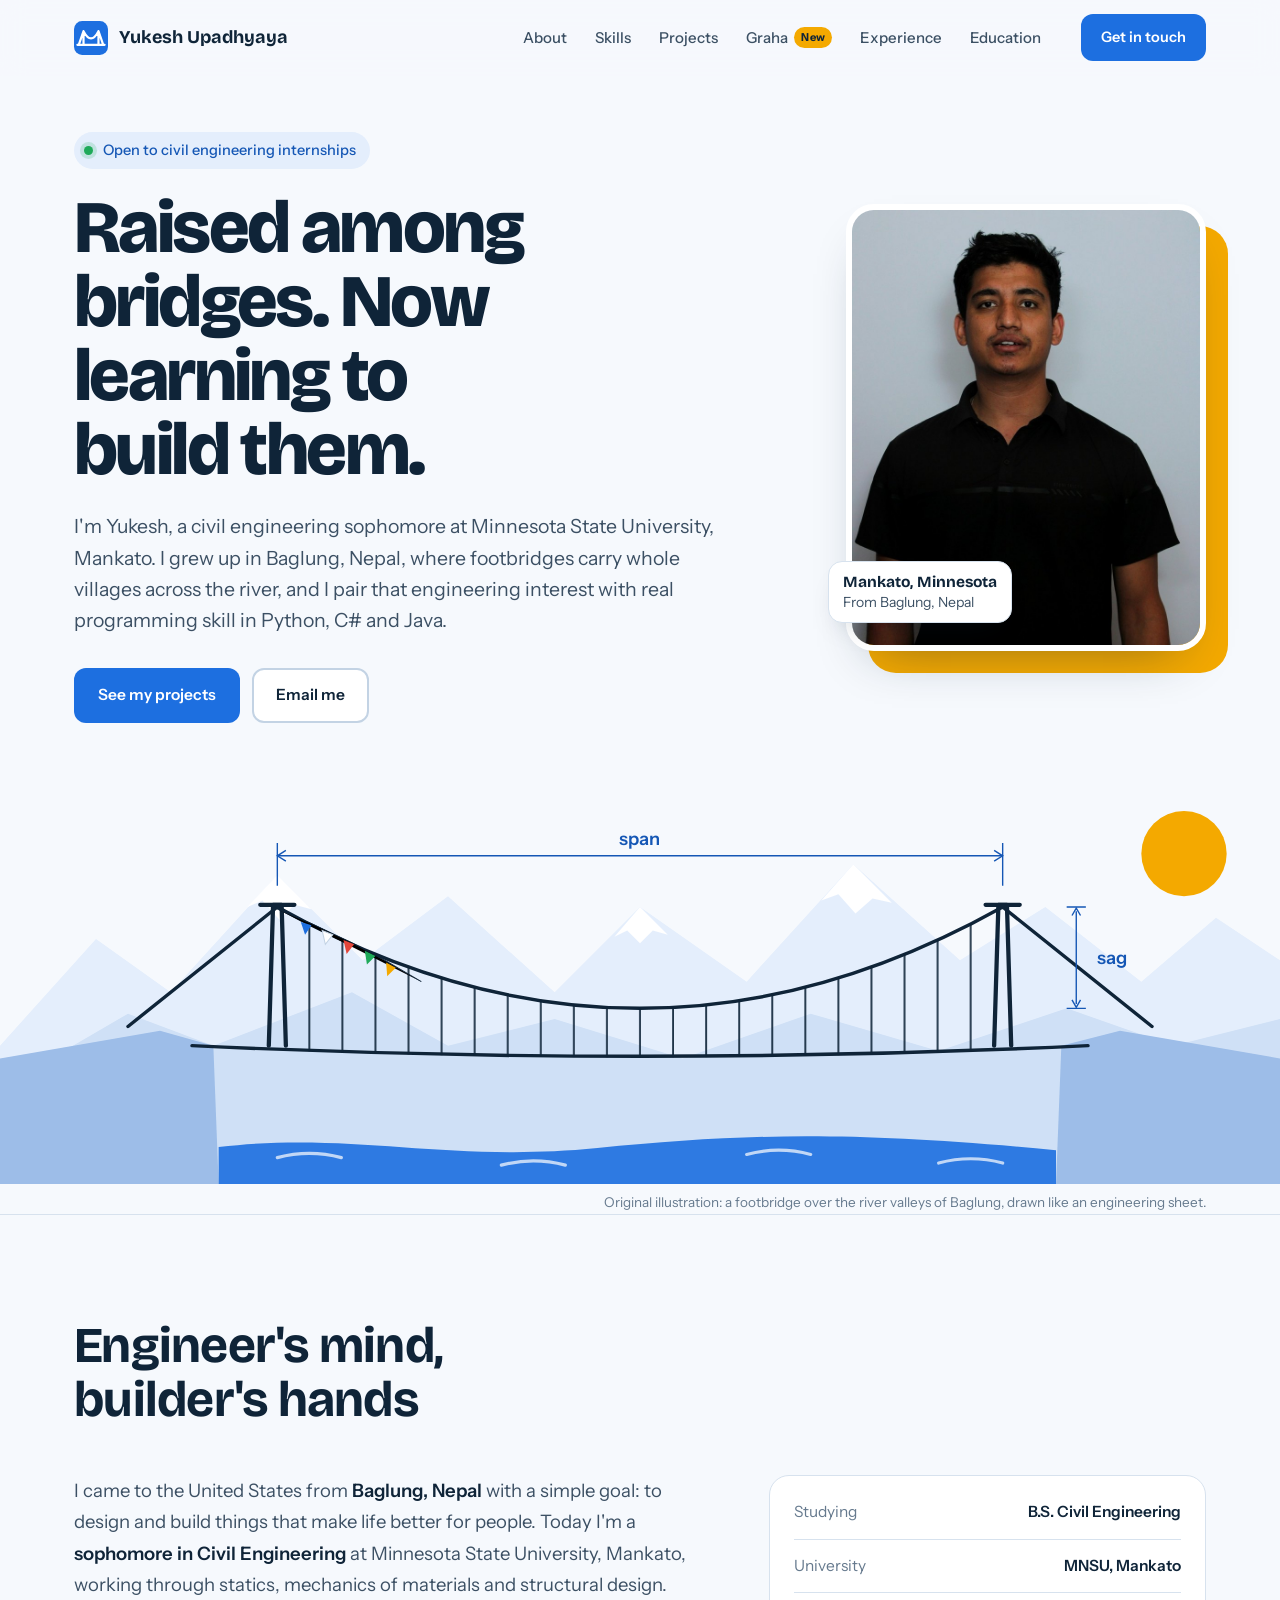
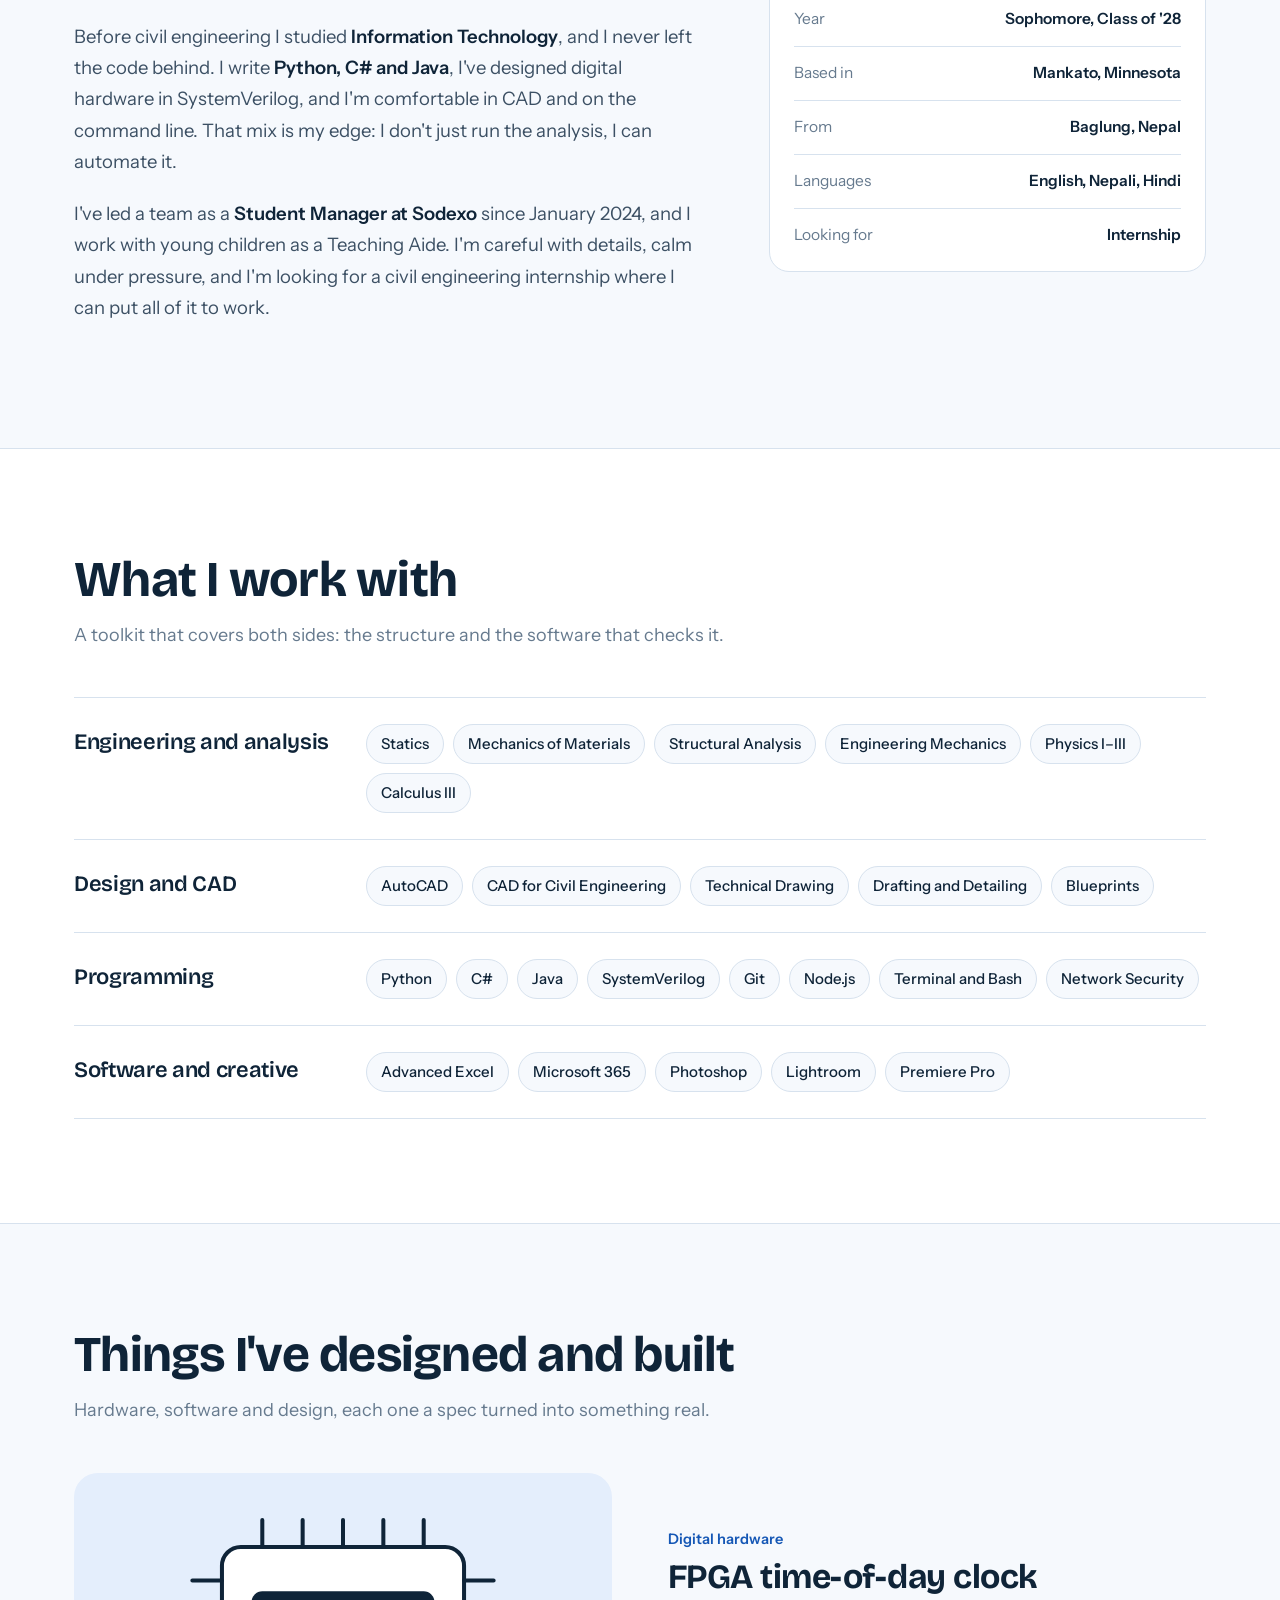
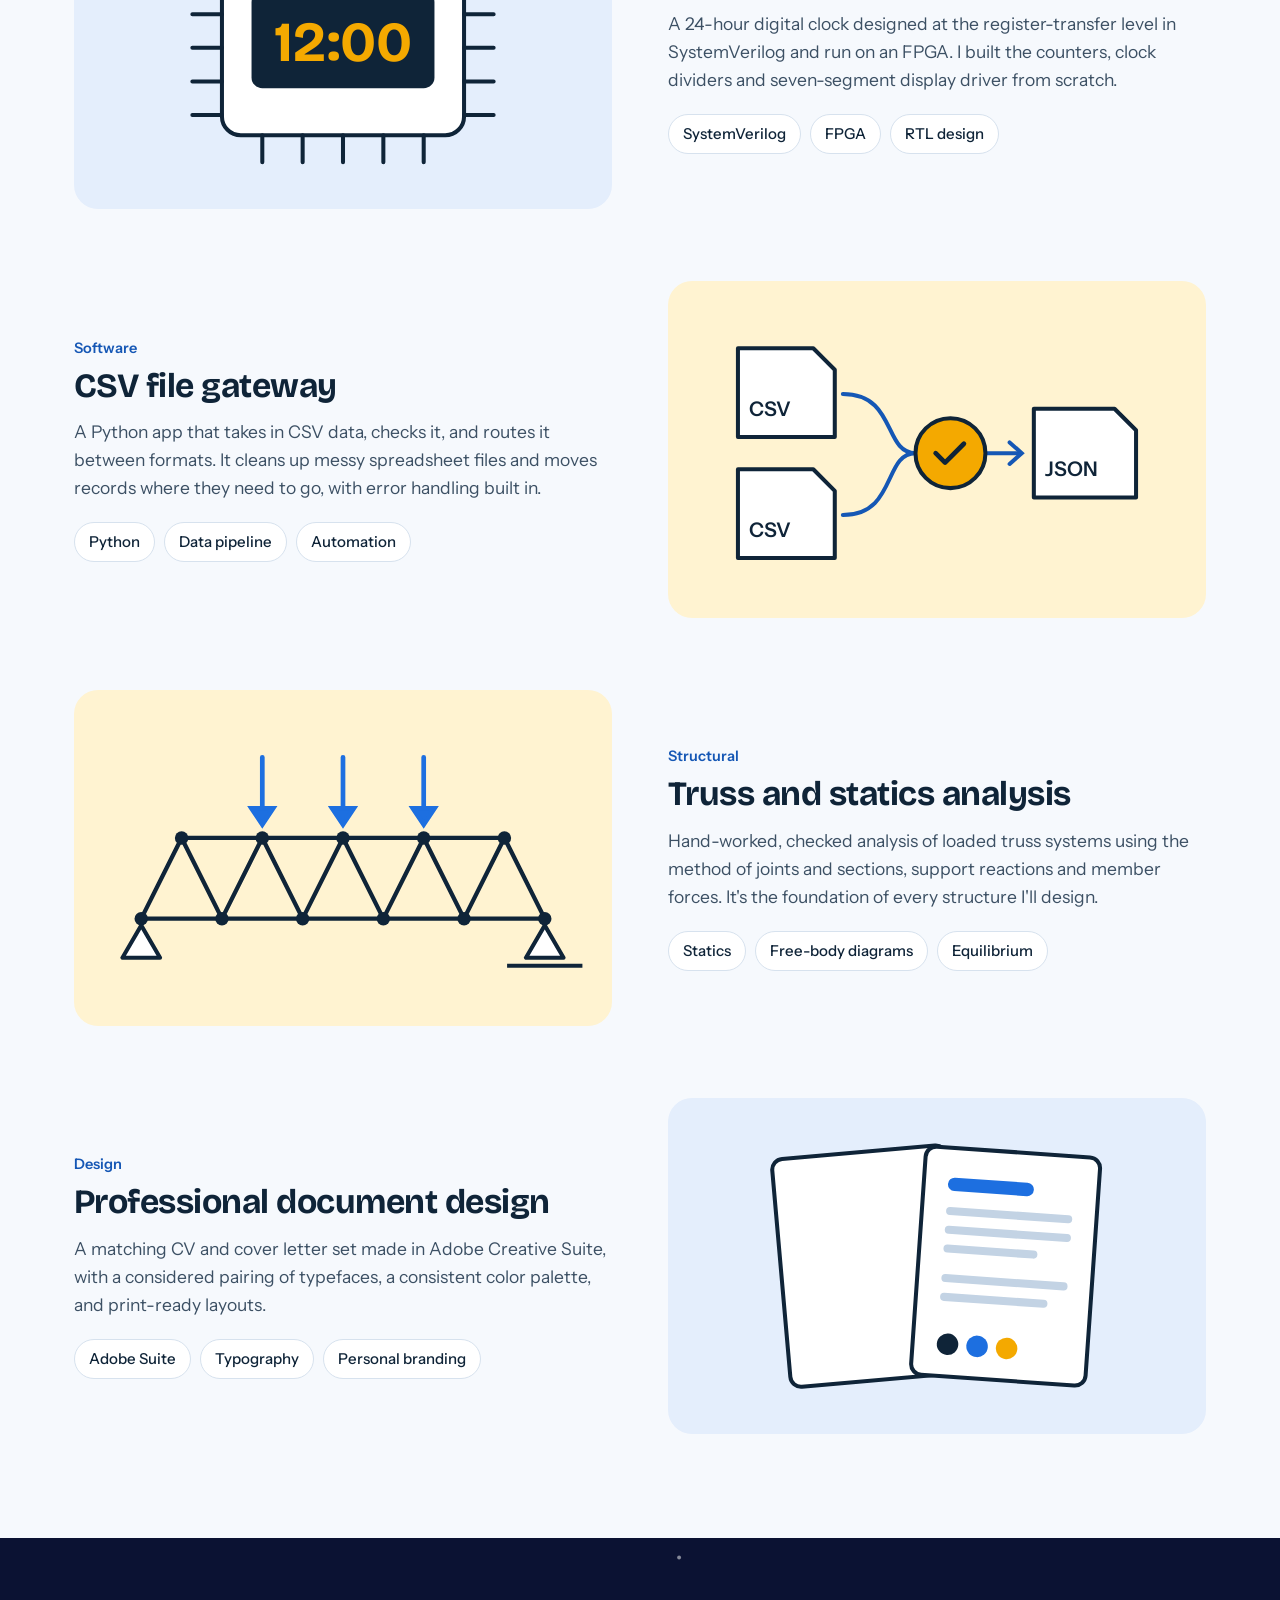
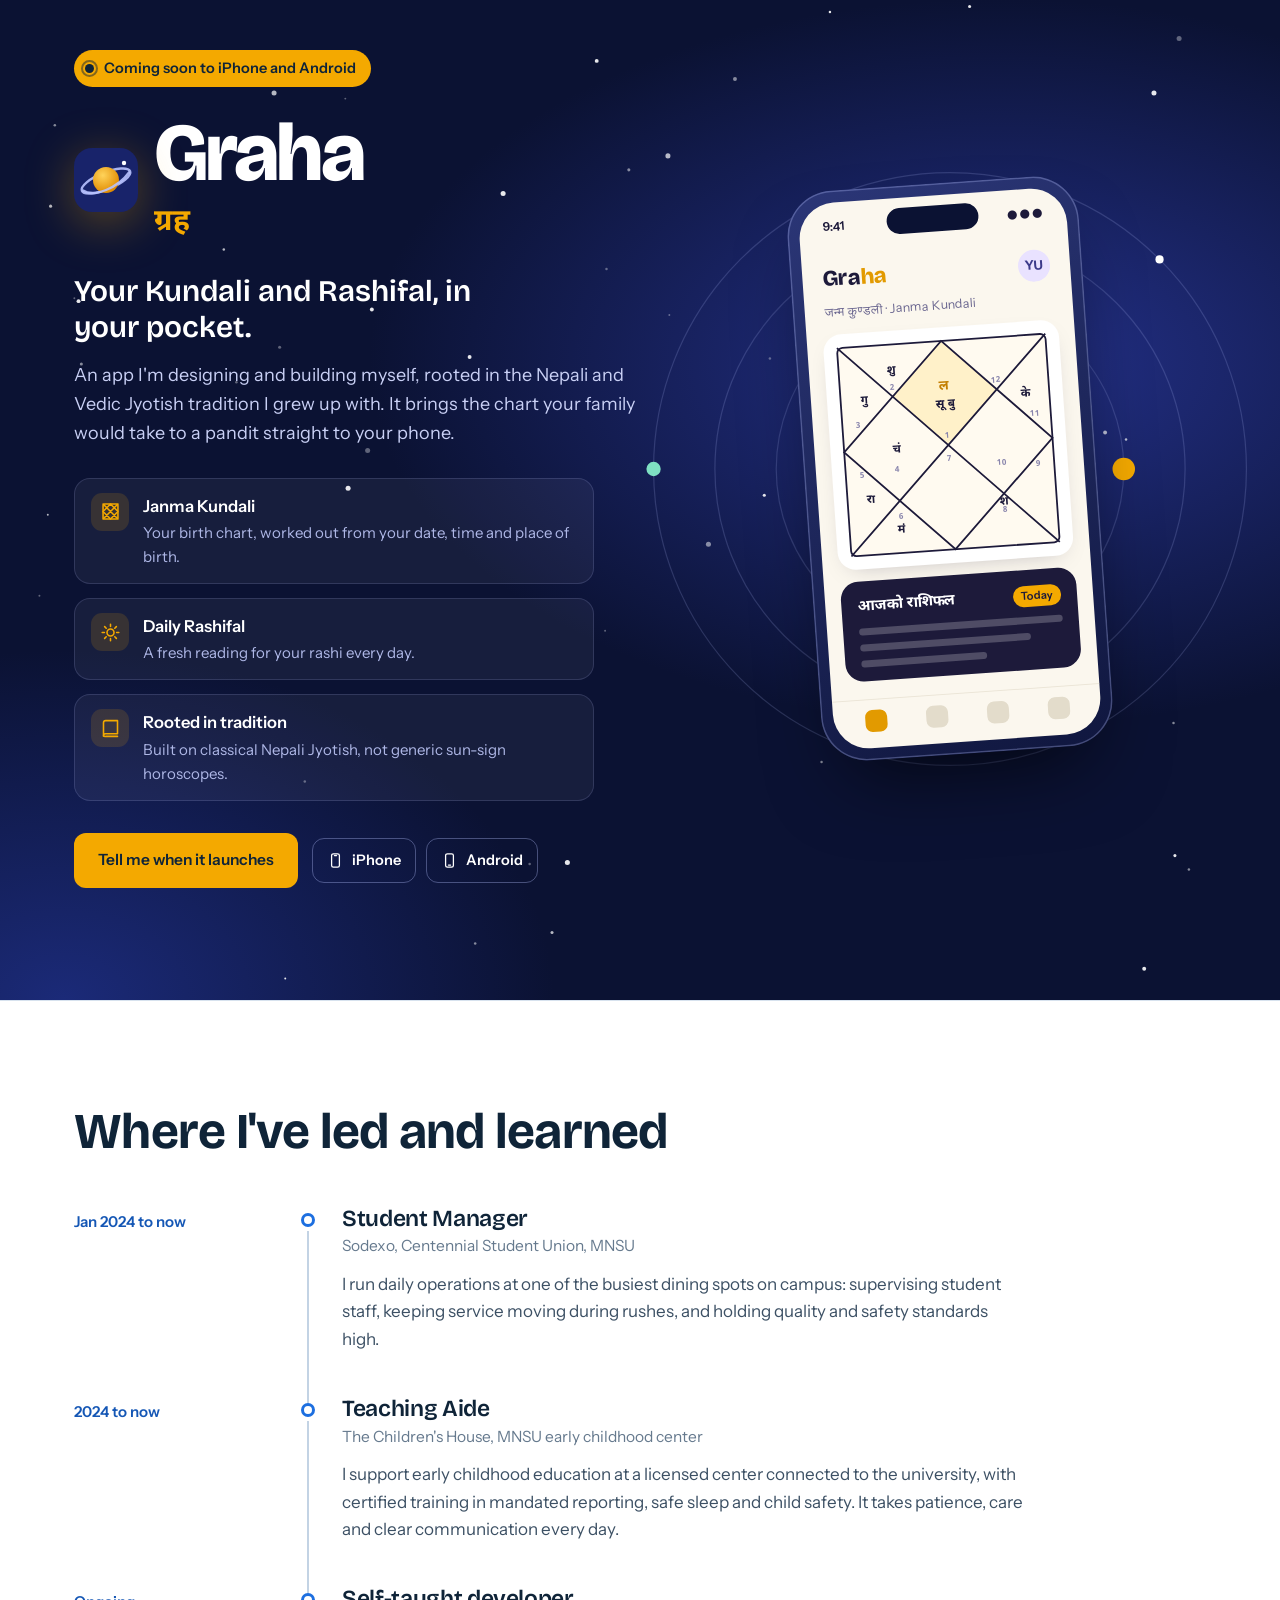
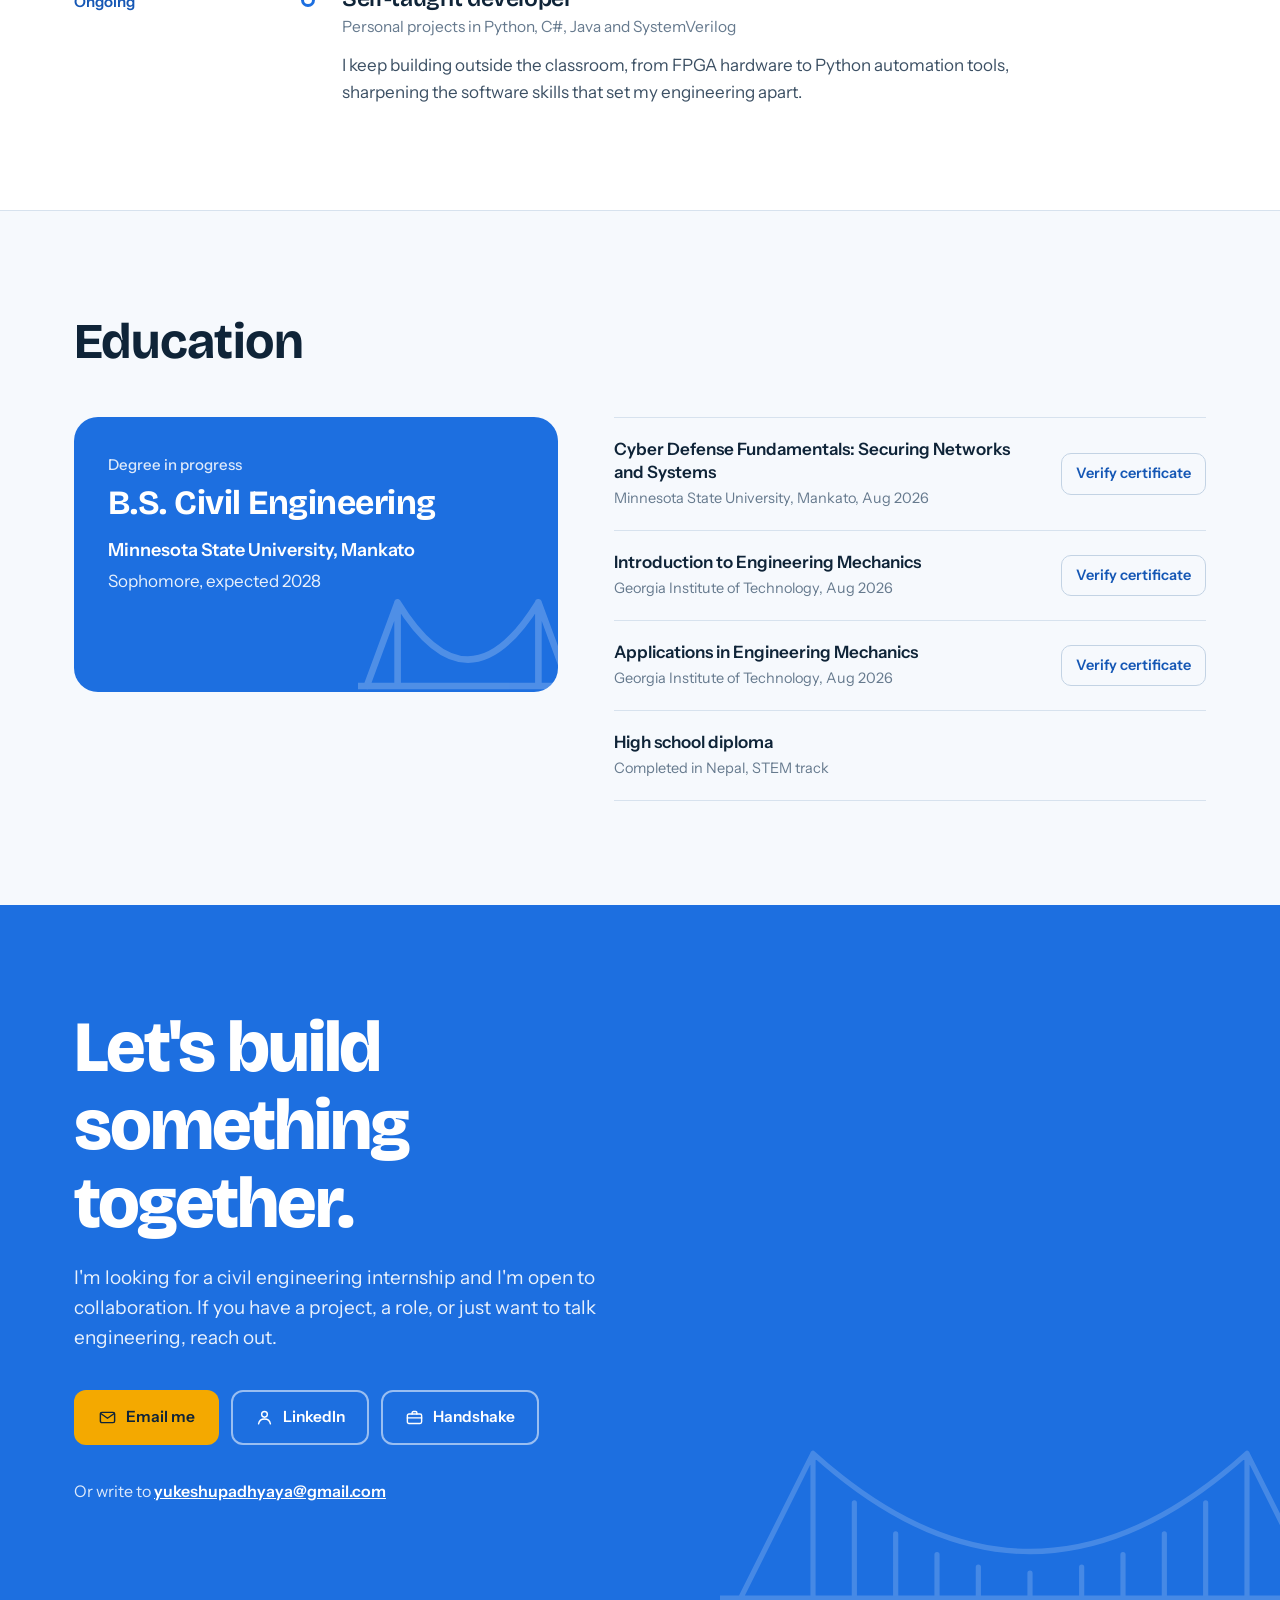
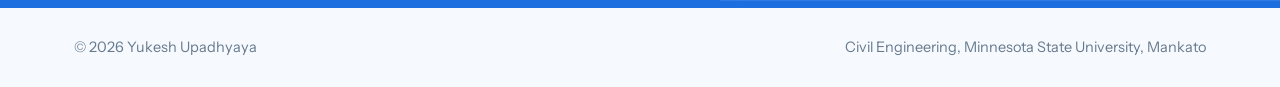
==== index.html @ 9247de34 "Add Graha coming soon section" ====
<!doctype html>
<html lang="en">
<head>
<meta charset="utf-8">
<meta name="viewport" content="width=device-width, initial-scale=1, viewport-fit=cover">
<title>Yukesh Upadhyaya | Civil Engineering Student, MNSU</title>
<meta name="description" content="Portfolio of Yukesh Upadhyaya, a civil engineering sophomore at Minnesota State University, Mankato who also codes in Python, C# and Java. Open to internships.">
<meta name="theme-color" content="#1d6fe0">
<meta property="og:title" content="Yukesh Upadhyaya | Civil Engineering Student">
<meta property="og:description" content="Civil engineering sophomore at MNSU with a programming background. Open to internships.">
<meta property="og:type" content="website">
<link rel="icon" href="data:image/svg+xml,%3Csvg xmlns='http://www.w3.org/2000/svg' viewBox='0 0 100 100'%3E%3Crect width='100' height='100' rx='22' fill='%231d6fe0'/%3E%3Cpath d='M14 70 L28 30 L28 70 M72 70 L72 30 L86 70 M28 30 Q50 72 72 30 M10 70 H90' stroke='%23fff' stroke-width='6' fill='none' stroke-linecap='round' stroke-linejoin='round'/%3E%3C/svg%3E">
<link rel="preconnect" href="https://fonts.googleapis.com">
<link rel="preconnect" href="https://fonts.gstatic.com" crossorigin>
<link rel="stylesheet" href="https://fonts.googleapis.com/css2?family=Bricolage+Grotesque:opsz,wght@12..96,500;12..96,600;12..96,700;12..96,800&family=Instrument+Sans:wght@400;500;600&family=Noto+Sans+Devanagari:wght@500;700&display=swap">
<script>document.documentElement.classList.add('js');</script>
<style>
  :root{
    color-scheme: light;
    --paper:#f6f9fd; --white:#ffffff;
    --ink:#0f2438; --ink-2:#3c5064; --muted:#667a8e;
    --line:#d7e2ee; --line-2:#c3d3e4;
    --sky:#1d6fe0; --sky-deep:#1557b5; --sky-soft:#e4eefc;
    --gold:#f4a900; --gold-soft:#fff3d1;
    --display:'Bricolage Grotesque', 'Avenir Next', 'Segoe UI', system-ui, sans-serif;
    --body:'Instrument Sans', 'Helvetica Neue', 'Segoe UI', system-ui, sans-serif;
    --maxw:1180px;
    box-sizing:border-box;
    padding-top:env(safe-area-inset-top,0px);
    padding-bottom:env(safe-area-inset-bottom,0px);
  }
  *,*::before,*::after{box-sizing:border-box}
  html{scroll-behavior:smooth;scroll-padding-top:calc(76px + env(safe-area-inset-top,0px))}
  body{margin:0;background:var(--paper);color:var(--ink-2);font-family:var(--body);font-size:17px;line-height:1.6;-webkit-font-smoothing:antialiased;overflow-x:hidden}
  img{max-width:100%;display:block}
  a{color:inherit}
  h1,h2,h3{font-family:var(--display);color:var(--ink);margin:0;line-height:1.08;letter-spacing:-.015em;text-wrap:balance}
  p{margin:0}
  ::selection{background:var(--gold);color:var(--ink)}
  :focus-visible{outline:3px solid var(--gold);outline-offset:3px;border-radius:6px}
  .wrap{max-width:var(--maxw);margin:0 auto;padding-inline:24px}

  /* nav */
  .nav{position:sticky;top:0;z-index:40;background:rgba(246,249,253,.86);backdrop-filter:blur(12px);-webkit-backdrop-filter:blur(12px);border-bottom:1px solid transparent;transition:border-color .25s;padding-top:env(safe-area-inset-top,0px)}
  .nav.scrolled{border-bottom-color:var(--line)}
  .nav-in{max-width:var(--maxw);margin:0 auto;padding:14px 24px;display:flex;align-items:center;gap:28px}
  .brand{display:flex;align-items:center;gap:11px;text-decoration:none;font-family:var(--display);font-weight:700;font-size:18px;color:var(--ink);margin-right:auto}
  .brand svg{width:34px;height:34px;flex-shrink:0}
  .links{display:flex;gap:4px}
  .links a{text-decoration:none;font-size:15px;font-weight:500;color:var(--ink-2);padding:8px 12px;border-radius:8px;transition:color .2s,background .2s}
  .links a:hover{background:var(--sky-soft);color:var(--sky-deep)}
  .links a.active{color:var(--sky)}
  .btn{display:inline-flex;align-items:center;gap:9px;font-family:var(--body);font-weight:600;font-size:15.5px;text-decoration:none;padding:13px 22px;border-radius:12px;border:2px solid transparent;transition:transform .2s,background .2s,border-color .2s,color .2s;cursor:pointer}
  .btn:hover{transform:translateY(-2px)}
  .btn-sky{background:var(--sky);color:#fff}
  .btn-sky:hover{background:var(--sky-deep)}
  .btn-line{border-color:var(--line-2);color:var(--ink);background:var(--white)}
  .btn-line:hover{border-color:var(--sky);color:var(--sky-deep)}
  .nav .btn{padding:10px 18px;font-size:14.5px}
  .burger{display:none;background:var(--white);border:1px solid var(--line-2);border-radius:10px;width:44px;height:44px;cursor:pointer;align-items:center;justify-content:center}
  .burger svg{width:22px;height:22px;stroke:var(--ink);stroke-width:2;stroke-linecap:round}
  .mobile-menu{display:none;flex-direction:column;padding:6px 24px 18px;gap:2px;border-bottom:1px solid var(--line);background:var(--paper)}
  .mobile-menu a{text-decoration:none;padding:12px 10px;border-radius:8px;font-weight:500;color:var(--ink)}
  .mobile-menu a:hover{background:var(--sky-soft)}

  /* hero */
  .hero{padding-top:56px}
  .hero-grid{display:grid;grid-template-columns:1.25fr .75fr;gap:64px;align-items:center}
  .hello{display:inline-flex;align-items:center;gap:10px;font-weight:500;color:var(--sky-deep);background:var(--sky-soft);padding:7px 14px 7px 10px;border-radius:999px;font-size:14.5px}
  .hello .dot{width:9px;height:9px;border-radius:50%;background:#1faa59;box-shadow:0 0 0 4px rgba(31,170,89,.18)}
  .hero h1{font-size:clamp(42px,5.8vw,74px);font-weight:800;letter-spacing:-.035em;margin-top:22px;line-height:1.0}
  .hero .lead{font-size:clamp(17px,1.6vw,19.5px);max-width:50ch;margin-top:24px;color:var(--ink-2)}
  .hero .cta{display:flex;flex-wrap:wrap;gap:12px;margin-top:32px}
  .portrait{position:relative;justify-self:end;width:100%;max-width:360px}
  .portrait::before{content:"";position:absolute;inset:22px -22px -22px 22px;background:var(--gold);border-radius:28px}
  .portrait img{position:relative;border-radius:28px;width:100%;height:auto;border:6px solid var(--white);box-shadow:0 24px 50px -28px rgba(15,36,56,.45)}
  .portrait .tag{position:absolute;left:-18px;bottom:28px;background:var(--white);border:1px solid var(--line);border-radius:14px;padding:10px 14px;box-shadow:0 14px 30px -18px rgba(15,36,56,.35);font-size:14px;line-height:1.35}
  .portrait .tag b{display:block;font-family:var(--display);color:var(--ink);font-size:15.5px}

  .bridge{margin:56px 0 0;position:relative}
  .bridge svg{width:100%;height:auto;display:block}
  .bridge figcaption{font-size:13.5px;color:var(--muted);text-align:right;padding:8px 24px 0;max-width:var(--maxw);margin:0 auto}
  .draw{stroke-dasharray:1;stroke-dashoffset:0}
  @media (prefers-reduced-motion:no-preference){
    .js .draw{stroke-dashoffset:1;animation:draw 1.8s cubic-bezier(.6,.1,.2,1) .25s forwards}
    .js .hangers line{opacity:0;animation:fade .5s ease forwards;animation-delay:calc(1.1s + var(--i) * 35ms)}
  }
  @keyframes draw{to{stroke-dashoffset:0}}
  @keyframes fade{to{opacity:1}}

  /* sections */
  section.block{padding-block:104px}
  .s-head{max-width:720px;margin-bottom:48px}
  .s-head h2{font-size:clamp(32px,4.4vw,50px);font-weight:700}
  .s-head p{margin-top:14px;font-size:18px;color:var(--muted)}
  .rule{border:0;border-top:1px solid var(--line);margin:0}

  /* about */
  .about{display:grid;grid-template-columns:1.3fr .9fr;gap:64px;align-items:start}
  .about-text p{font-size:18.5px;line-height:1.7;margin-bottom:20px;max-width:62ch}
  .about-text strong{color:var(--ink);font-weight:600}
  .facts{margin:0;background:var(--white);border:1px solid var(--line);border-radius:20px;padding:10px 24px}
  .facts div{display:flex;justify-content:space-between;gap:18px;padding:14px 0;border-bottom:1px solid var(--line);font-size:15.5px}
  .facts div:last-child{border-bottom:0}
  .facts dt{color:var(--muted)}
  .facts dd{margin:0;color:var(--ink);font-weight:600;text-align:right}

  /* skills */
  .skills{background:var(--white);border-block:1px solid var(--line)}
  .skill-row{display:grid;grid-template-columns:260px 1fr;gap:32px;padding:26px 0;border-top:1px solid var(--line);align-items:baseline}
  .skill-row:last-child{border-bottom:1px solid var(--line)}
  .skill-row h3{font-size:22px;font-weight:600}
  .chips{display:flex;flex-wrap:wrap;gap:9px}
  .chip{font-size:15px;font-weight:500;color:var(--ink);background:var(--paper);border:1px solid var(--line);padding:7px 14px;border-radius:999px}

  /* projects */
  .projects{display:flex;flex-direction:column;gap:72px}
  .proj{display:grid;grid-template-columns:1fr 1fr;gap:56px;align-items:center}
  .proj:nth-child(even) .proj-art{order:2}
  .proj-art{background:var(--sky-soft);border-radius:24px;overflow:hidden;aspect-ratio:16/10;display:grid;place-items:center}
  .proj:nth-child(4n+2) .proj-art,.proj:nth-child(4n+3) .proj-art{background:var(--gold-soft)}
  .proj-art svg{width:100%;height:100%}
  .proj .kind{font-size:14.5px;font-weight:600;color:var(--sky-deep)}
  .proj h3{font-size:clamp(26px,3vw,34px);font-weight:700;margin-top:8px}
  .proj p{margin-top:14px;font-size:17.5px;max-width:52ch}
  .proj .chips{margin-top:20px}
  .proj .chip{background:var(--white)}

  /* experience */
  .exp{background:var(--white);border-block:1px solid var(--line)}
  .tl{list-style:none;margin:0;padding:0}
  .tl li{display:grid;grid-template-columns:200px 28px 1fr;gap:0 20px;position:relative}
  .tl .when{font-weight:600;color:var(--sky-deep);font-size:15px;padding-top:3px}
  .tl .pin{position:relative}
  .tl .pin::before{content:"";position:absolute;left:50%;top:6px;width:14px;height:14px;border-radius:50%;background:var(--white);border:3px solid var(--sky);transform:translateX(-50%)}
  .tl .pin::after{content:"";position:absolute;left:50%;top:24px;bottom:-6px;width:2px;background:var(--line-2);transform:translateX(-50%)}
  .tl li:last-child .pin::after{display:none}
  .tl .what{padding-bottom:44px}
  .tl li:last-child .what{padding-bottom:0}
  .tl h3{font-size:23px;font-weight:600}
  .tl .org{color:var(--muted);font-size:15.5px;margin-top:3px}
  .tl p{margin-top:12px;max-width:62ch}

  /* education */
  .edu{display:grid;grid-template-columns:.9fr 1.1fr;gap:56px;align-items:start}
  .degree{background:var(--sky);color:#fff;border-radius:24px;padding:36px 34px 96px;position:relative;overflow:hidden}
  .degree svg{position:absolute;right:-20px;bottom:-16px;width:220px;opacity:.22}
  .degree .lbl{font-weight:500;opacity:.85;font-size:15px}
  .degree h3{color:#fff;font-size:34px;font-weight:700;margin-top:8px}
  .degree .sch{margin-top:14px;font-size:18px;font-weight:600}
  .degree .meta{margin-top:4px;opacity:.9}
  .certs{list-style:none;margin:0;padding:0;border-top:1px solid var(--line)}
  .certs li{display:flex;align-items:center;gap:18px;padding:20px 0;border-bottom:1px solid var(--line)}
  .certs .c-txt{flex:1;min-width:0}
  .certs b{display:block;color:var(--ink);font-weight:600;font-size:17px;line-height:1.35}
  .certs span{display:block;color:var(--muted);font-size:14.5px;margin-top:3px}
  .certs a{flex-shrink:0;font-weight:600;font-size:14.5px;color:var(--sky-deep);text-decoration:none;border:1.5px solid var(--line-2);padding:8px 14px;border-radius:10px;transition:border-color .2s,background .2s}
  .certs a:hover{border-color:var(--sky);background:var(--sky-soft)}

  /* contact */
  .contact{background:var(--sky);color:#fff;position:relative;overflow:hidden}
  .contact .wrap{position:relative;padding-block:104px}
  .contact h2{color:#fff;font-size:clamp(40px,6vw,72px);font-weight:800;letter-spacing:-.03em;max-width:14ch}
  .contact p{margin-top:20px;font-size:19px;max-width:48ch;color:rgba(255,255,255,.9)}
  .contact .cta{display:flex;flex-wrap:wrap;gap:12px;margin-top:36px}
  .btn-gold{background:var(--gold);color:var(--ink)}
  .btn-gold:hover{background:#ffbb1f}
  .btn-ghost{border-color:rgba(255,255,255,.55);color:#fff}
  .btn-ghost:hover{border-color:#fff;background:rgba(255,255,255,.1)}
  .btn svg{width:19px;height:19px;fill:none;stroke:currentColor;stroke-width:1.8;stroke-linecap:round;stroke-linejoin:round}
  .contact .deco{position:absolute;right:-60px;bottom:-10px;width:min(620px,70%);opacity:.18;pointer-events:none}
  .mail{margin-top:34px;font-size:16px;color:rgba(255,255,255,.85)}
  .mail a{color:#fff;font-weight:600}

  footer{padding:28px 0;font-size:14.5px;color:var(--muted)}
  footer .wrap{display:flex;flex-wrap:wrap;justify-content:space-between;gap:10px}

  /* graha */
  .links .new{display:inline-flex;align-items:center;gap:6px}
  .links .new i{font-style:normal;font-size:11px;font-weight:700;background:var(--gold);color:var(--ink);padding:2px 7px;border-radius:999px;letter-spacing:.02em}
  .graha{--night:#0b1233;--night-2:#18236a;--lav:#b8c2ff;position:relative;overflow:hidden;color:#dfe4ff;
    background:radial-gradient(900px 520px at 78% 40%,#24318a 0%,rgba(36,49,138,0) 70%),radial-gradient(700px 500px at 5% 100%,#1b2a78 0%,rgba(27,42,120,0) 70%),var(--night)}
  .graha .stars{position:absolute;inset:0;width:100%;height:100%;pointer-events:none}
  .graha .wrap{position:relative;padding-block:112px;display:grid;grid-template-columns:1.05fr .95fr;gap:56px;align-items:center}
  .soon{display:inline-flex;align-items:center;gap:10px;font-weight:600;font-size:14.5px;color:var(--ink);background:var(--gold);padding:7px 15px 7px 11px;border-radius:999px}
  .soon .pulse{width:9px;height:9px;border-radius:50%;background:var(--ink);position:relative}
  .soon .pulse::after{content:"";position:absolute;inset:-4px;border-radius:50%;border:2px solid var(--ink);opacity:.5;animation:ping 1.8s ease-out infinite}
  @keyframes ping{from{transform:scale(.6);opacity:.6}to{transform:scale(1.6);opacity:0}}
  .g-brand{display:flex;align-items:center;gap:16px;margin-top:26px}
  .g-brand svg{width:64px;height:64px;flex-shrink:0;filter:drop-shadow(0 10px 24px rgba(244,169,0,.35))}
  .graha h2{color:#fff;font-size:clamp(46px,6.4vw,84px);font-weight:800;letter-spacing:-.035em;line-height:1}
  .g-dev{font-family:'Noto Sans Devanagari',var(--display);font-weight:700;color:var(--gold);font-size:clamp(22px,2.4vw,30px);margin-top:4px}
  .g-tag{font-family:var(--display);color:#fff;font-size:clamp(22px,2.4vw,30px);font-weight:600;margin-top:26px;line-height:1.2;max-width:22ch}
  .graha .g-lead{margin-top:16px;font-size:18px;max-width:50ch;color:#c9d0f5}
  .g-feats{list-style:none;margin:30px 0 0;padding:0;display:grid;gap:14px;max-width:520px}
  .g-feats li{display:flex;gap:14px;align-items:flex-start;background:rgba(255,255,255,.05);border:1px solid rgba(184,194,255,.16);border-radius:16px;padding:14px 16px}
  .g-feats .ic{width:38px;height:38px;border-radius:11px;background:rgba(244,169,0,.14);display:grid;place-items:center;flex-shrink:0}
  .g-feats .ic svg{width:21px;height:21px;fill:none;stroke:var(--gold);stroke-width:1.8;stroke-linecap:round;stroke-linejoin:round}
  .g-feats b{display:block;color:#fff;font-weight:600;font-size:16.5px}
  .g-feats span{display:block;font-size:15px;color:#aeb7e6;margin-top:2px}
  .g-cta{display:flex;flex-wrap:wrap;align-items:center;gap:14px;margin-top:32px}
  .g-plat{display:flex;gap:10px}
  .g-plat span{display:inline-flex;align-items:center;gap:8px;font-size:14.5px;font-weight:600;color:#fff;border:1.5px solid rgba(184,194,255,.35);padding:10px 14px;border-radius:12px}
  .g-plat svg{width:17px;height:17px;fill:none;stroke:currentColor;stroke-width:1.8;stroke-linecap:round;stroke-linejoin:round}
  .g-stage{position:relative;display:grid;place-items:center;min-height:600px}
  .orbits{position:absolute;width:min(620px,120%);aspect-ratio:1;left:50%;top:50%;transform:translate(-50%,-50%)}
  .orbits .ring{fill:none;stroke:rgba(184,194,255,.18);stroke-width:1.2}
  .orbits .spin{transform-origin:300px 300px;animation:spin 60s linear infinite}
  .orbits .spin.s2{animation-duration:90s;animation-direction:reverse}
  .orbits .spin.s3{animation-duration:130s}
  @keyframes spin{to{transform:rotate(360deg)}}
  .phone{position:relative;width:292px;border-radius:46px;padding:12px;background:linear-gradient(160deg,#2b3677,#10173f);box-shadow:0 40px 80px -30px rgba(0,0,0,.7),inset 0 0 0 1.5px rgba(184,194,255,.3);transform:rotate(-4deg)}
  .screen{border-radius:36px;overflow:hidden;background:#fbf7ee;color:#1d1a3a;position:relative}
  .notch{position:absolute;top:10px;left:50%;transform:translateX(-50%);width:92px;height:26px;border-radius:14px;background:#0b1233;z-index:2}
  .sb{display:flex;justify-content:space-between;padding:14px 24px 0;font-size:12px;font-weight:600;color:#1d1a3a}
  .app-top{display:flex;align-items:center;justify-content:space-between;padding:26px 20px 6px}
  .app-top .nm{font-family:var(--display);font-weight:800;font-size:22px;letter-spacing:-.02em}
  .app-top .nm em{font-style:normal;color:#e29a00}
  .app-top .av{width:32px;height:32px;border-radius:50%;background:#e9e2ff;display:grid;place-items:center;font-weight:700;font-size:13px;color:#3b3a8a}
  .app-sub{padding:0 20px;font-size:12.5px;color:#6b6790}
  .chart{margin:12px 16px 0;background:#fff;border-radius:18px;padding:10px;box-shadow:0 8px 24px -14px rgba(29,26,58,.35)}
  .chart svg{width:100%;height:auto;display:block}
  .chart text{font-family:'Noto Sans Devanagari',sans-serif;font-weight:700}
  .rf{margin:12px 16px 18px;background:#1d1a3a;color:#fff;border-radius:18px;padding:14px 16px}
  .rf .t{font-family:'Noto Sans Devanagari',var(--body);font-weight:700;font-size:15px;display:flex;justify-content:space-between;align-items:center}
  .rf .t small{font-family:var(--body);font-weight:600;font-size:11px;background:var(--gold);color:#1d1a3a;padding:2px 8px;border-radius:999px}
  .rf .bar{height:7px;border-radius:4px;background:rgba(255,255,255,.22);margin-top:9px}
  .tabs{display:flex;justify-content:space-around;padding:10px 12px 16px;border-top:1px solid #ece6d8}
  .tabs i{width:22px;height:22px;border-radius:7px;background:#e3dccb}
  .tabs i.on{background:#e29a00}
  @media (max-width:860px){
    .graha .wrap{grid-template-columns:1fr;padding-block:84px}
    .g-stage{min-height:560px}
  }
  @media (max-width:520px){ .phone{width:260px} .g-stage{min-height:500px} }

  /* responsive */
  @media (max-width:980px){
    .links,.nav .btn{display:none}
    .burger{display:inline-flex}
    .mobile-menu.open{display:flex}
  }
  @media (max-width:860px){
    .hero{padding-top:36px}
    .hero-grid{grid-template-columns:1fr;gap:48px}
    .portrait{justify-self:start;max-width:300px;margin-left:4px}
    .about,.edu{grid-template-columns:1fr;gap:36px}
    .skill-row{grid-template-columns:1fr;gap:14px}
    .proj{grid-template-columns:1fr;gap:26px}
    .proj:nth-child(even) .proj-art{order:0}
    .tl li{grid-template-columns:22px 1fr;gap:0 16px}
    .tl .when{grid-column:2;grid-row:1;padding:0 0 4px}
    .tl .pin{grid-column:1;grid-row:1 / span 2}
    .tl .what{grid-column:2;grid-row:2}
    section.block{padding-block:76px}
    .contact .wrap{padding-block:80px}
  }
  @media (max-width:620px){.bridge svg{height:190px}.bridge figcaption{text-align:left}}
  @media (max-width:520px){
    body{font-size:16.5px}
    .portrait .tag{left:auto;right:-10px;bottom:18px}
    .certs li{flex-wrap:wrap}
    .facts div{flex-direction:column;gap:2px}
    .facts dd{text-align:left}
  }
  @media (prefers-reduced-motion:reduce){
    html{scroll-behavior:auto}
    *,*::before,*::after{transition:none !important;animation:none !important}
  }
</style>
</head>
<body>

<header class="nav" id="nav">
  <div class="nav-in">
    <a class="brand" href="#top" aria-label="Yukesh Upadhyaya, back to top">
      <svg viewBox="0 0 100 100" aria-hidden="true"><rect width="100" height="100" rx="24" fill="#1d6fe0"/><path d="M14 70 L28 30 L28 70 M72 70 L72 30 L86 70 M28 30 Q50 72 72 30 M10 70 H90" stroke="#fff" stroke-width="6.5" fill="none" stroke-linecap="round" stroke-linejoin="round"/></svg>
      Yukesh Upadhyaya
    </a>
    <nav class="links" aria-label="Sections">
      <a href="#about">About</a><a href="#skills">Skills</a><a href="#projects">Projects</a>
      <a href="#graha" class="new">Graha <i>New</i></a><a href="#experience">Experience</a><a href="#education">Education</a>
    </nav>
    <a class="btn btn-sky" href="#contact">Get in touch</a>
    <button class="burger" id="burger" aria-label="Open menu" aria-controls="mobileMenu" aria-expanded="false">
      <svg viewBox="0 0 24 24" aria-hidden="true"><path d="M4 7h16M4 12h16M4 17h16"/></svg>
    </button>
  </div>
  <nav class="mobile-menu" id="mobileMenu" aria-label="Sections">
    <a href="#about">About</a><a href="#skills">Skills</a><a href="#projects">Projects</a>
    <a href="#graha">Graha (coming soon)</a><a href="#experience">Experience</a><a href="#education">Education</a><a href="#contact">Contact</a>
  </nav>
</header>

<main id="top">
<section class="hero">
  <div class="wrap hero-grid">
    <div>
      <span class="hello"><span class="dot"></span>Open to civil engineering internships</span>
      <h1>Raised among bridges. Now learning to build them.</h1>
      <p class="lead">I'm Yukesh, a civil engineering sophomore at Minnesota State University, Mankato. I grew up in Baglung, Nepal, where footbridges carry whole villages across the river, and I pair that engineering interest with real programming skill in Python, C# and Java.</p>
      <div class="cta">
        <a class="btn btn-sky" href="#projects">See my projects</a>
        <a class="btn btn-line" href="mailto:yukeshupadhyaya@gmail.com">Email me</a>
      </div>
    </div>
    <div class="portrait">
      <img src="[data-uri]" alt="Portrait of Yukesh Upadhyaya" width="760" height="950">
      <div class="tag"><b>Mankato, Minnesota</b>From Baglung, Nepal</div>
    </div>
  </div>

  <figure class="bridge" aria-label="Illustration of a suspension footbridge crossing a river valley below snowy mountains">
    <svg viewBox="0 0 1200 380" preserveAspectRatio="xMidYMax slice" aria-hidden="true">
      <circle cx="1110" cy="70" r="40" fill="#f4a900"/>
      <path d="M0 250 L90 150 L160 200 L260 90 L340 170 L420 110 L520 200 L600 120 L700 190 L800 80 L900 170 L980 120 L1070 190 L1140 130 L1200 170 L1200 380 L0 380 Z" fill="#e4eefc"/>
      <path d="M260 90 L292 122 L276 118 L262 132 L246 114 L232 120 Z M800 80 L836 116 L818 112 L802 126 L786 108 L770 114 Z M600 120 L626 146 L612 142 L600 154 L588 142 L576 148 Z" fill="#ffffff"/>
      <path d="M0 290 L120 220 L200 250 L330 200 L420 250 L520 225 L640 262 L760 220 L880 255 L1000 215 L1100 250 L1200 225 L1200 380 L0 380 Z" fill="#cfe0f6"/>
      <path d="M0 262 L150 236 L200 250 L205 380 L0 380 Z" fill="#9dbde8"/>
      <path d="M1200 262 L1050 236 L995 250 L990 380 L1200 380 Z" fill="#9dbde8"/>
      <path d="M205 345 C 330 330, 420 360, 560 346 S 800 330, 990 348 L990 380 L205 380 Z" fill="#1d6fe0" opacity=".9"/>
      <path d="M260 355 q 30 -8 60 0 M470 362 q 30 -8 60 0 M700 352 q 30 -8 60 0 M880 360 q 30 -8 60 0" stroke="#ffffff" stroke-width="3" fill="none" stroke-linecap="round" opacity=".7"/>
      <g stroke="#0f2438" stroke-width="3.2" fill="none" stroke-linecap="round" stroke-linejoin="round">
        <path class="draw" pathLength="1" d="M180 250 Q 600 270 1020 250"/>
        <path class="draw" pathLength="1" d="M120 232 L260 120 Q 600 310 940 120 L1080 232"/>
        <path d="M252 250 L256 118 L264 118 L268 250 M932 250 L936 118 L944 118 L948 250" stroke-width="4"/>
        <path d="M244 118 H276 M924 118 H956" stroke-width="4"/>
      </g>
      <g class="hangers" stroke="#0f2438" stroke-width="1.6" stroke-linecap="round">
        <line x1="290" y1="136.0" x2="290" y2="254.6"/>
        <line x1="321" y1="151.0" x2="321" y2="255.6"/>
        <line x1="352" y1="164.5" x2="352" y2="256.5"/>
        <line x1="383" y1="176.3" x2="383" y2="257.3"/>
        <line x1="414" y1="186.6" x2="414" y2="258.0"/>
        <line x1="445" y1="195.3" x2="445" y2="258.6"/>
        <line x1="476" y1="202.4" x2="476" y2="259.1"/>
        <line x1="507" y1="207.9" x2="507" y2="259.5"/>
        <line x1="538" y1="211.8" x2="538" y2="259.8"/>
        <line x1="569" y1="214.2" x2="569" y2="259.9"/>
        <line x1="600" y1="215.0" x2="600" y2="260.0"/>
        <line x1="631" y1="214.2" x2="631" y2="259.9"/>
        <line x1="662" y1="211.8" x2="662" y2="259.8"/>
        <line x1="693" y1="207.9" x2="693" y2="259.5"/>
        <line x1="724" y1="202.4" x2="724" y2="259.1"/>
        <line x1="755" y1="195.3" x2="755" y2="258.6"/>
        <line x1="786" y1="186.6" x2="786" y2="258.0"/>
        <line x1="817" y1="176.3" x2="817" y2="257.3"/>
        <line x1="848" y1="164.5" x2="848" y2="256.5"/>
        <line x1="879" y1="151.0" x2="879" y2="255.6"/>
        <line x1="910" y1="136.0" x2="910" y2="254.6"/>
      </g>
      <g fill="none" stroke="#1557b5" stroke-width="1.3">
        <path d="M260 60 V 100 M940 60 V 100 M260 72 H 940"/>
        <path d="M268 67 L260 72 L268 77 M932 67 L940 72 L932 77"/>
      </g>
      <text x="600" y="62" text-anchor="middle" font-family="Instrument Sans, sans-serif" font-size="17" font-weight="600" fill="#1557b5">span</text>
      <g fill="none" stroke="#1557b5" stroke-width="1.3"><path d="M1000 120 H 1018 M1000 215 H 1018 M1009 124 V 211"/><path d="M1005 128 L1009 121 L1013 128 M1005 207 L1009 214 L1013 207"/></g>
      <text x="1028" y="173" font-family="Instrument Sans, sans-serif" font-size="17" font-weight="600" fill="#1557b5">sag</text>
      <g stroke="#0f2438" stroke-width="1"><path d="M260 122 Q 330 150 395 190"/></g>
      <g>
        <path d="M282 134 l10 3 l-6 9 z" fill="#1d6fe0"/><path d="M302 142 l10 4 l-7 9 z" fill="#ffffff" stroke="#c3d3e4"/><path d="M322 151 l10 4 l-7 9 z" fill="#e2463a"/><path d="M342 161 l10 5 l-8 8 z" fill="#1faa59"/><path d="M362 172 l9 5 l-8 8 z" fill="#f4a900"/>
      </g>
    </svg>
    <figcaption>Original illustration: a footbridge over the river valleys of Baglung, drawn like an engineering sheet.</figcaption>
  </figure>
</section>

<hr class="rule">

<section class="block" id="about">
  <div class="wrap">
    <div class="s-head"><h2>Engineer's mind, builder's hands</h2></div>
    <div class="about">
      <div class="about-text">
        <p>I came to the United States from <strong>Baglung, Nepal</strong> with a simple goal: to design and build things that make life better for people. Today I'm a <strong>sophomore in Civil Engineering</strong> at Minnesota State University, Mankato, working through statics, mechanics of materials and structural design.</p>
        <p>Before civil engineering I studied <strong>Information Technology</strong>, and I never left the code behind. I write <strong>Python, C# and Java</strong>, I've designed digital hardware in SystemVerilog, and I'm comfortable in CAD and on the command line. That mix is my edge: I don't just run the analysis, I can automate it.</p>
        <p>I've led a team as a <strong>Student Manager at Sodexo</strong> since January 2024, and I work with young children as a Teaching Aide. I'm careful with details, calm under pressure, and I'm looking for a civil engineering internship where I can put all of it to work.</p>
      </div>
      <dl class="facts">
        <div><dt>Studying</dt><dd>B.S. Civil Engineering</dd></div>
        <div><dt>University</dt><dd>MNSU, Mankato</dd></div>
        <div><dt>Year</dt><dd>Sophomore, Class of '28</dd></div>
        <div><dt>Based in</dt><dd>Mankato, Minnesota</dd></div>
        <div><dt>From</dt><dd>Baglung, Nepal</dd></div>
        <div><dt>Languages</dt><dd>English, Nepali, Hindi</dd></div>
        <div><dt>Looking for</dt><dd>Internship</dd></div>
      </dl>
    </div>
  </div>
</section>

<section class="block skills" id="skills">
  <div class="wrap">
    <div class="s-head"><h2>What I work with</h2><p>A toolkit that covers both sides: the structure and the software that checks it.</p></div>
    <div class="skill-row"><h3>Engineering and analysis</h3><div class="chips"><span class="chip">Statics</span><span class="chip">Mechanics of Materials</span><span class="chip">Structural Analysis</span><span class="chip">Engineering Mechanics</span><span class="chip">Physics I–III</span><span class="chip">Calculus III</span></div></div>
    <div class="skill-row"><h3>Design and CAD</h3><div class="chips"><span class="chip">AutoCAD</span><span class="chip">CAD for Civil Engineering</span><span class="chip">Technical Drawing</span><span class="chip">Drafting and Detailing</span><span class="chip">Blueprints</span></div></div>
    <div class="skill-row"><h3>Programming</h3><div class="chips"><span class="chip">Python</span><span class="chip">C#</span><span class="chip">Java</span><span class="chip">SystemVerilog</span><span class="chip">Git</span><span class="chip">Node.js</span><span class="chip">Terminal and Bash</span><span class="chip">Network Security</span></div></div>
    <div class="skill-row"><h3>Software and creative</h3><div class="chips"><span class="chip">Advanced Excel</span><span class="chip">Microsoft 365</span><span class="chip">Photoshop</span><span class="chip">Lightroom</span><span class="chip">Premiere Pro</span></div></div>
  </div>
</section>

<section class="block" id="projects">
  <div class="wrap">
    <div class="s-head"><h2>Things I've designed and built</h2><p>Hardware, software and design, each one a spec turned into something real.</p></div>
    <div class="projects">

      <article class="proj">
        <div class="proj-art">
          <svg viewBox="0 0 400 250" aria-hidden="true">
            <rect x="110" y="55" width="180" height="140" rx="14" fill="#ffffff" stroke="#0f2438" stroke-width="3"/>
            <g stroke="#0f2438" stroke-width="3" stroke-linecap="round">
              <path d="M110 80h-22M110 105h-22M110 130h-22M110 155h-22M110 180h-22M290 80h22M290 105h22M290 130h22M290 155h22M290 180h22M140 55v-20M170 55v-20M200 55v-20M230 55v-20M260 55v-20M140 195v20M170 195v20M200 195v20M230 195v20M260 195v20"/>
            </g>
            <rect x="132" y="88" width="136" height="72" rx="8" fill="#0f2438"/>
            <text x="200" y="140" text-anchor="middle" font-family="Bricolage Grotesque, sans-serif" font-weight="700" font-size="42" fill="#f4a900">12:00</text>
          </svg>
        </div>
        <div>
          <div class="kind">Digital hardware</div>
          <h3>FPGA time-of-day clock</h3>
          <p>A 24-hour digital clock designed at the register-transfer level in SystemVerilog and run on an FPGA. I built the counters, clock dividers and seven-segment display driver from scratch.</p>
          <div class="chips"><span class="chip">SystemVerilog</span><span class="chip">FPGA</span><span class="chip">RTL design</span></div>
        </div>
      </article>

      <article class="proj">
        <div class="proj-art">
          <svg viewBox="0 0 400 250" aria-hidden="true">
            <g stroke="#0f2438" stroke-width="3" fill="#ffffff" stroke-linejoin="round">
              <path d="M52 50h56l16 16v50H52z"/><path d="M52 140h56l16 16v50H52z"/><path d="M272 95h60l16 16v50h-76z"/>
            </g>
            <g font-family="Instrument Sans, sans-serif" font-weight="600" font-size="15" fill="#0f2438"><text x="60" y="100">CSV</text><text x="60" y="190">CSV</text><text x="280" y="145">JSON</text></g>
            <g stroke="#1557b5" stroke-width="3" fill="none" stroke-linecap="round"><path d="M130 84 C 170 84 160 128 184 128M130 174 C 170 174 160 128 184 128M236 128h26"/><path d="M254 120l9 8-9 8"/></g>
            <circle cx="210" cy="128" r="26" fill="#f4a900" stroke="#0f2438" stroke-width="3"/>
            <path d="M199 128l7 7 14-14" stroke="#0f2438" stroke-width="3.5" fill="none" stroke-linecap="round" stroke-linejoin="round"/>
          </svg>
        </div>
        <div>
          <div class="kind">Software</div>
          <h3>CSV file gateway</h3>
          <p>A Python app that takes in CSV data, checks it, and routes it between formats. It cleans up messy spreadsheet files and moves records where they need to go, with error handling built in.</p>
          <div class="chips"><span class="chip">Python</span><span class="chip">Data pipeline</span><span class="chip">Automation</span></div>
        </div>
      </article>

      <article class="proj">
        <div class="proj-art">
          <svg viewBox="0 0 400 250" aria-hidden="true">
            <g stroke="#0f2438" stroke-width="3.2" fill="none" stroke-linejoin="round" stroke-linecap="round">
              <path d="M50 170 H350 M80 110 H320 M50 170 L80 110 L110 170 L140 110 L170 170 L200 110 L230 170 L260 110 L290 170 L320 110 L350 170"/>
            </g>
            <g fill="#0f2438"><circle cx="50" cy="170" r="5"/><circle cx="110" cy="170" r="5"/><circle cx="170" cy="170" r="5"/><circle cx="230" cy="170" r="5"/><circle cx="290" cy="170" r="5"/><circle cx="350" cy="170" r="5"/><circle cx="80" cy="110" r="5"/><circle cx="140" cy="110" r="5"/><circle cx="200" cy="110" r="5"/><circle cx="260" cy="110" r="5"/><circle cx="320" cy="110" r="5"/></g>
            <path d="M50 175 l-14 24 h28z M350 175 l-14 24 h28z" fill="#ffffff" stroke="#0f2438" stroke-width="3" stroke-linejoin="round"/>
            <path d="M322 205 h56" stroke="#0f2438" stroke-width="3"/>
            <g stroke="#1d6fe0" stroke-width="3.5" stroke-linecap="round" fill="#1d6fe0"><path d="M140 50v48M200 50v48M260 50v48"/><path d="M132 88l8 12 8-12z M192 88l8 12 8-12z M252 88l8 12 8-12z"/></g>
          </svg>
        </div>
        <div>
          <div class="kind">Structural</div>
          <h3>Truss and statics analysis</h3>
          <p>Hand-worked, checked analysis of loaded truss systems using the method of joints and sections, support reactions and member forces. It's the foundation of every structure I'll design.</p>
          <div class="chips"><span class="chip">Statics</span><span class="chip">Free-body diagrams</span><span class="chip">Equilibrium</span></div>
        </div>
      </article>

      <article class="proj">
        <div class="proj-art">
          <svg viewBox="0 0 400 250" aria-hidden="true">
            <g stroke="#0f2438" stroke-width="3" stroke-linejoin="round">
              <rect x="84" y="40" width="130" height="170" rx="8" fill="#ffffff" transform="rotate(-5 149 125)"/>
              <rect x="186" y="40" width="130" height="170" rx="8" fill="#ffffff" transform="rotate(4 251 125)"/>
            </g>
            <g transform="rotate(4 251 125)">
              <rect x="204" y="62" width="64" height="10" rx="5" fill="#1d6fe0"/>
              <rect x="204" y="84" width="94" height="6" rx="3" fill="#c3d3e4"/><rect x="204" y="98" width="94" height="6" rx="3" fill="#c3d3e4"/><rect x="204" y="112" width="70" height="6" rx="3" fill="#c3d3e4"/>
              <rect x="204" y="134" width="94" height="6" rx="3" fill="#c3d3e4"/><rect x="204" y="148" width="80" height="6" rx="3" fill="#c3d3e4"/>
              <circle cx="212" cy="186" r="8" fill="#0f2438"/><circle cx="234" cy="186" r="8" fill="#1d6fe0"/><circle cx="256" cy="186" r="8" fill="#f4a900"/>
            </g>
          </svg>
        </div>
        <div>
          <div class="kind">Design</div>
          <h3>Professional document design</h3>
          <p>A matching CV and cover letter set made in Adobe Creative Suite, with a considered pairing of typefaces, a consistent color palette, and print-ready layouts.</p>
          <div class="chips"><span class="chip">Adobe Suite</span><span class="chip">Typography</span><span class="chip">Personal branding</span></div>
        </div>
      </article>

    </div>
  </div>
</section>

<section class="graha" id="graha" aria-labelledby="graha-title">
  <svg class="stars" viewBox="0 0 1200 760" preserveAspectRatio="xMidYMid slice" aria-hidden="true"><g fill="#fff"><circle cx="389" cy="115" r="0.7" opacity="0.35"/><circle cx="986" cy="72" r="1.8" opacity="0.35"/><circle cx="1092" cy="163" r="0.7" opacity="0.9"/><circle cx="502" cy="183" r="1.8" opacity="0.9"/><circle cx="71" cy="430" r="0.9" opacity="0.35"/><circle cx="693" cy="301" r="0.9" opacity="0.35"/><circle cx="668" cy="101" r="1.4" opacity="0.5"/><circle cx="649" cy="434" r="1.8" opacity="0.5"/><circle cx="124" cy="434" r="0.9" opacity="0.7"/><circle cx="117" cy="541" r="1.8" opacity="0.35"/><circle cx="743" cy="377" r="1.8" opacity="0.9"/><circle cx="933" cy="354" r="1.4" opacity="0.7"/><circle cx="360" cy="604" r="0.9" opacity="0.35"/><circle cx="689" cy="399" r="1.1" opacity="0.9"/><circle cx="346" cy="745" r="0.7" opacity="0.9"/><circle cx="198" cy="260" r="1.4" opacity="0.9"/><circle cx="47" cy="508" r="1.8" opacity="0.7"/><circle cx="408" cy="266" r="1.4" opacity="0.9"/><circle cx="83" cy="71" r="1.1" opacity="0.9"/><circle cx="836" cy="49" r="1.1" opacity="0.9"/><circle cx="342" cy="293" r="1.1" opacity="0.35"/><circle cx="1129" cy="270" r="1.8" opacity="0.35"/><circle cx="592" cy="166" r="1.1" opacity="0.5"/><circle cx="886" cy="302" r="1.4" opacity="0.35"/><circle cx="200" cy="305" r="1.1" opacity="0.5"/><circle cx="983" cy="657" r="1.1" opacity="0.9"/><circle cx="1184" cy="519" r="1.4" opacity="0.5"/><circle cx="181" cy="134" r="0.9" opacity="0.5"/><circle cx="14" cy="632" r="0.9" opacity="0.7"/><circle cx="338" cy="111" r="1.8" opacity="0.7"/><circle cx="732" cy="242" r="0.9" opacity="0.35"/><circle cx="548" cy="662" r="1.8" opacity="0.9"/><circle cx="478" cy="300" r="1.4" opacity="0.9"/><circle cx="75" cy="51" r="0.9" opacity="0.9"/><circle cx="195" cy="258" r="0.7" opacity="0.35"/><circle cx="0" cy="115" r="0.7" opacity="0.7"/><circle cx="736" cy="53" r="0.9" opacity="0.9"/><circle cx="178" cy="192" r="1.1" opacity="0.7"/><circle cx="569" cy="88" r="1.4" opacity="0.9"/><circle cx="576" cy="237" r="0.9" opacity="0.35"/><circle cx="900" cy="563" r="1.4" opacity="0.5"/><circle cx="620" cy="156" r="1.8" opacity="0.7"/><circle cx="176" cy="413" r="0.7" opacity="0.7"/><circle cx="1174" cy="656" r="1.1" opacity="0.7"/><circle cx="1090" cy="270" r="0.9" opacity="0.7"/><circle cx="764" cy="466" r="0.9" opacity="0.5"/><circle cx="982" cy="562" r="0.9" opacity="0.5"/><circle cx="621" cy="270" r="0.7" opacity="0.35"/><circle cx="948" cy="359" r="0.9" opacity="0.7"/><circle cx="537" cy="712" r="1.1" opacity="0.7"/><circle cx="97" cy="78" r="1.4" opacity="0.5"/><circle cx="405" cy="367" r="1.8" opacity="0.35"/><circle cx="575" cy="496" r="0.7" opacity="0.35"/><circle cx="1092" cy="595" r="0.9" opacity="0.9"/><circle cx="1067" cy="330" r="1.1" opacity="0.35"/><circle cx="961" cy="738" r="1.4" opacity="0.9"/><circle cx="482" cy="720" r="0.9" opacity="0.5"/><circle cx="1192" cy="21" r="1.8" opacity="0.9"/><circle cx="968" cy="111" r="1.8" opacity="0.9"/><circle cx="789" cy="266" r="1.8" opacity="0.5"/><circle cx="26" cy="608" r="0.7" opacity="0.5"/><circle cx="521" cy="663" r="0.9" opacity="0.35"/><circle cx="302" cy="223" r="0.9" opacity="0.7"/><circle cx="311" cy="318" r="0.9" opacity="0.35"/><circle cx="1092" cy="269" r="1.4" opacity="0.9"/><circle cx="993" cy="667" r="0.9" opacity="0.5"/><circle cx="628" cy="14" r="1.4" opacity="0.5"/><circle cx="730" cy="590" r="0.9" opacity="0.5"/><circle cx="170" cy="471" r="0.7" opacity="0.35"/><circle cx="391" cy="394" r="1.8" opacity="0.9"/></g></svg>
  <div class="wrap">
    <div>
      <span class="soon"><span class="pulse"></span>Coming soon to iPhone and Android</span>
      <div class="g-brand"><svg viewBox="0 0 64 64" aria-hidden="true"><defs><radialGradient id="gp" cx="38%" cy="32%" r="70%"><stop offset="0" stop-color="#ffd35a"/><stop offset="1" stop-color="#e08a00"/></radialGradient></defs><rect width="64" height="64" rx="18" fill="#18236a"/><ellipse cx="32" cy="33" rx="26" ry="8.5" fill="none" stroke="#b8c2ff" stroke-width="2.4" transform="rotate(-22 32 33)" opacity=".9"/><circle cx="32" cy="32" r="13" fill="url(#gp)"/><path d="M8.6 42.2 C 20 50, 44 40, 55.6 23.8" fill="none" stroke="#b8c2ff" stroke-width="2.4" transform="rotate(0)" opacity=".9"/><circle cx="50" cy="15" r="2.2" fill="#fff"/></svg>
        <div><h2 id="graha-title">Graha</h2><div class="g-dev" lang="ne">ग्रह</div></div>
      </div>
      <p class="g-tag">Your Kundali and Rashifal, in your pocket.</p>
      <p class="g-lead">An app I'm designing and building myself, rooted in the Nepali and Vedic Jyotish tradition I grew up with. It brings the chart your family would take to a pandit straight to your phone.</p>
      <ul class="g-feats">
        <li><div class="ic"><svg viewBox="0 0 24 24"><rect x="3.5" y="3.5" width="17" height="17" rx="1.5"/><path d="M3.5 3.5l17 17M20.5 3.5l-17 17M12 3.5L20.5 12 12 20.5 3.5 12z"/></svg></div><div><b>Janma Kundali</b><span>Your birth chart, worked out from your date, time and place of birth.</span></div></li>
        <li><div class="ic"><svg viewBox="0 0 24 24"><circle cx="12" cy="12" r="4"/><path d="M12 2.5v2.5M12 19v2.5M2.5 12H5M19 12h2.5M5.3 5.3l1.8 1.8M16.9 16.9l1.8 1.8M5.3 18.7l1.8-1.8M16.9 7.1l1.8-1.8"/></svg></div><div><b>Daily Rashifal</b><span>A fresh reading for your rashi every day.</span></div></li>
        <li><div class="ic"><svg viewBox="0 0 24 24"><path d="M4 5.5A2.5 2.5 0 0 1 6.5 3H20v15H6.5A2.5 2.5 0 0 0 4 20.5z"/><path d="M4 20.5A2.5 2.5 0 0 0 6.5 21H20"/></svg></div><div><b>Rooted in tradition</b><span>Built on classical Nepali Jyotish, not generic sun-sign horoscopes.</span></div></li>
      </ul>
      <div class="g-cta">
        <a class="btn btn-gold" href="mailto:yukeshupadhyaya@gmail.com?subject=Tell%20me%20when%20Graha%20launches">Tell me when it launches</a>
        <div class="g-plat">
          <span><svg viewBox="0 0 24 24"><rect x="6.5" y="2.5" width="11" height="19" rx="2.5"/><path d="M10.5 5h3"/></svg>iPhone</span>
          <span><svg viewBox="0 0 24 24"><rect x="6.5" y="2.5" width="11" height="19" rx="2.5"/><path d="M10.5 18.5h3"/></svg>Android</span>
        </div>
      </div>
    </div>

    <div class="g-stage" aria-hidden="true">
      <svg class="orbits" viewBox="0 0 600 600">
        <circle class="ring" cx="300" cy="300" r="170"/><circle class="ring" cx="300" cy="300" r="230"/><circle class="ring" cx="300" cy="300" r="290"/>
        <g class="spin"><circle cx="470" cy="300" r="11" fill="#f4a900"/></g>
        <g class="spin s2"><circle cx="300" cy="70" r="8" fill="#b8c2ff"/><circle cx="300" cy="530" r="5" fill="#ff8a6b"/></g>
        <g class="spin s3"><circle cx="10" cy="300" r="7" fill="#7fe0c2"/><circle cx="505" cy="95" r="4" fill="#ffffff"/></g>
      </svg>
      <div class="phone">
        <div class="screen">
          <div class="notch"></div>
          <div class="sb"><span>9:41</span><span>● ● ●</span></div>
          <div class="app-top"><div class="nm">Gra<em>ha</em></div><div class="av">YU</div></div>
          <div class="app-sub" lang="ne">जन्म कुण्डली · Janma Kundali</div>
          <div class="chart">
            <svg viewBox="0 0 240 240" aria-hidden="true">
              <rect x="4" y="4" width="232" height="232" rx="6" fill="#fffaf0" stroke="#1d1a3a" stroke-width="2"/>
              <path d="M120 4 L178 62 L120 120 L62 62 Z" fill="#fff1c9"/>
              <path d="M4 4 L236 236 M236 4 L4 236 M120 4 L236 120 L120 236 L4 120 Z" fill="none" stroke="#1d1a3a" stroke-width="2"/>
              <g font-size="15" fill="#1d1a3a" text-anchor="middle">
                <text x="120" y="58" fill="#c47f00">ल</text>
                <text x="120" y="78" font-size="13">सू बु</text>
                <text x="62" y="36" font-size="13">शु</text>
                <text x="30" y="68" font-size="13">गु</text>
                <text x="62" y="124" font-size="13">चं</text>
                <text x="30" y="178" font-size="13">रा</text>
                <text x="62" y="214" font-size="13">मं</text>
                <text x="178" y="190" font-size="13">श</text>
                <text x="210" y="72" font-size="13">के</text>
              </g>
              <g font-family="Instrument Sans, sans-serif" font-size="9" font-weight="600" fill="#8a86ad" text-anchor="middle">
                <text x="120" y="112">1</text><text x="62" y="54">2</text><text x="22" y="94">3</text><text x="62" y="146">4</text><text x="22" y="150">5</text><text x="62" y="198">6</text><text x="120" y="138">7</text><text x="178" y="198">8</text><text x="218" y="150">9</text><text x="178" y="146">10</text><text x="218" y="94">11</text><text x="178" y="54">12</text>
              </g>
            </svg>
          </div>
          <div class="rf"><div class="t"><span lang="ne">आजको राशिफल</span><small>Today</small></div><div class="bar"></div><div class="bar" style="width:84%"></div><div class="bar" style="width:62%"></div></div>
          <div class="tabs"><i class="on"></i><i></i><i></i><i></i></div>
        </div>
      </div>
    </div>
  </div>
</section>

<section class="block exp" id="experience">
  <div class="wrap">
    <div class="s-head"><h2>Where I've led and learned</h2></div>
    <ol class="tl">
      <li>
        <div class="when">Jan 2024 to now</div><div class="pin"></div>
        <div class="what"><h3>Student Manager</h3><div class="org">Sodexo, Centennial Student Union, MNSU</div>
        <p>I run daily operations at one of the busiest dining spots on campus: supervising student staff, keeping service moving during rushes, and holding quality and safety standards high.</p></div>
      </li>
      <li>
        <div class="when">2024 to now</div><div class="pin"></div>
        <div class="what"><h3>Teaching Aide</h3><div class="org">The Children's House, MNSU early childhood center</div>
        <p>I support early childhood education at a licensed center connected to the university, with certified training in mandated reporting, safe sleep and child safety. It takes patience, care and clear communication every day.</p></div>
      </li>
      <li>
        <div class="when">Ongoing</div><div class="pin"></div>
        <div class="what"><h3>Self-taught developer</h3><div class="org">Personal projects in Python, C#, Java and SystemVerilog</div>
        <p>I keep building outside the classroom, from FPGA hardware to Python automation tools, sharpening the software skills that set my engineering apart.</p></div>
      </li>
    </ol>
  </div>
</section>

<section class="block" id="education">
  <div class="wrap">
    <div class="s-head"><h2>Education</h2></div>
    <div class="edu">
      <div class="degree">
        <svg viewBox="0 0 100 60" aria-hidden="true"><path d="M4 50 L18 12 L18 50 M82 50 L82 12 L96 50 M18 12 Q50 64 82 12 M0 50 H100" stroke="#fff" stroke-width="3" fill="none" stroke-linecap="round" stroke-linejoin="round"/></svg>
        <div class="lbl">Degree in progress</div>
        <h3>B.S. Civil Engineering</h3>
        <div class="sch">Minnesota State University, Mankato</div>
        <div class="meta">Sophomore, expected 2028</div>
      </div>
      <ul class="certs">
        <li><div class="c-txt"><b>Cyber Defense Fundamentals: Securing Networks and Systems</b><span>Minnesota State University, Mankato, Aug 2026</span></div><a href="https://www.coursera.org/account/accomplishments/verify/V2DEYF0PDSSM" target="_blank" rel="noopener">Verify certificate</a></li>
        <li><div class="c-txt"><b>Introduction to Engineering Mechanics</b><span>Georgia Institute of Technology, Aug 2026</span></div><a href="https://www.coursera.org/account/accomplishments/verify/RF0MF3LUA6GE" target="_blank" rel="noopener">Verify certificate</a></li>
        <li><div class="c-txt"><b>Applications in Engineering Mechanics</b><span>Georgia Institute of Technology, Aug 2026</span></div><a href="https://www.coursera.org/account/accomplishments/verify/G6MZVEN4JND0" target="_blank" rel="noopener">Verify certificate</a></li>
        <li><div class="c-txt"><b>High school diploma</b><span>Completed in Nepal, STEM track</span></div></li>
      </ul>
    </div>
  </div>
</section>

<section class="contact" id="contact">
  <svg class="deco" viewBox="0 0 600 200" aria-hidden="true"><path d="M20 180 L90 40 L90 180 M510 180 L510 40 L580 180 M90 40 Q300 230 510 40 M0 180 H600 M130 88 V180 M170 118 V180 M210 138 V180 M250 150 V180 M300 156 V180 M350 150 V180 M390 138 V180 M430 118 V180 M470 88 V180" stroke="#fff" stroke-width="5" fill="none" stroke-linecap="round" stroke-linejoin="round"/></svg>
  <div class="wrap">
    <h2>Let's build something together.</h2>
    <p>I'm looking for a civil engineering internship and I'm open to collaboration. If you have a project, a role, or just want to talk engineering, reach out.</p>
    <div class="cta">
      <a class="btn btn-gold" href="mailto:yukeshupadhyaya@gmail.com?subject=Internship%20Opportunity">
        <svg viewBox="0 0 24 24" aria-hidden="true"><rect x="3" y="5.5" width="18" height="13" rx="2"/><path d="M3.5 7l8.5 6 8.5-6"/></svg>Email me</a>
      <a class="btn btn-ghost" href="https://www.linkedin.com/in/yukesh-upadhyaya-aaa9461a0" target="_blank" rel="noopener">
        <svg viewBox="0 0 24 24" aria-hidden="true"><circle cx="12" cy="8" r="3.6"/><path d="M4.5 20c.8-4 3.9-6.2 7.5-6.2s6.7 2.2 7.5 6.2"/></svg>LinkedIn</a>
      <a class="btn btn-ghost" href="https://mavjobs.joinhandshake.com/profiles/u6bp5e" target="_blank" rel="noopener">
        <svg viewBox="0 0 24 24" aria-hidden="true"><rect x="3" y="7.5" width="18" height="12" rx="2"/><path d="M9 7.5V6a1.5 1.5 0 0 1 1.5-1.5h3A1.5 1.5 0 0 1 15 6v1.5M3 12.5h18"/></svg>Handshake</a>
    </div>
    <div class="mail">Or write to <a href="mailto:yukeshupadhyaya@gmail.com">yukeshupadhyaya@gmail.com</a></div>
  </div>
</section>
</main>

<footer>
  <div class="wrap"><span>© 2026 Yukesh Upadhyaya</span><span>Civil Engineering, Minnesota State University, Mankato</span></div>
</footer>

<script>
(function(){
  var nav=document.getElementById('nav');
  function onScroll(){nav.classList.toggle('scrolled',window.scrollY>8)}
  onScroll();window.addEventListener('scroll',onScroll,{passive:true});

  var burger=document.getElementById('burger'),menu=document.getElementById('mobileMenu');
  function setMenu(open){menu.classList.toggle('open',open);burger.setAttribute('aria-expanded',String(open));burger.setAttribute('aria-label',open?'Close menu':'Open menu')}
  burger.addEventListener('click',function(){setMenu(!menu.classList.contains('open'))});
  menu.querySelectorAll('a').forEach(function(a){a.addEventListener('click',function(){setMenu(false)})});
  window.addEventListener('resize',function(){if(window.innerWidth>980)setMenu(false)});

  document.querySelectorAll('.hangers line').forEach(function(l,i){l.style.setProperty('--i',i)});

  var ids=['about','skills','projects','graha','experience','education'],map={};
  document.querySelectorAll('.links a').forEach(function(a){map[a.getAttribute('href').slice(1)]=a});
  function active(){var y=window.scrollY+140,cur=null;ids.forEach(function(id){var el=document.getElementById(id);if(el&&el.offsetTop<=y)cur=id});
    Object.keys(map).forEach(function(id){map[id].classList.toggle('active',id===cur)})}
  active();window.addEventListener('scroll',active,{passive:true});
})();
</script>
</body>
</html>
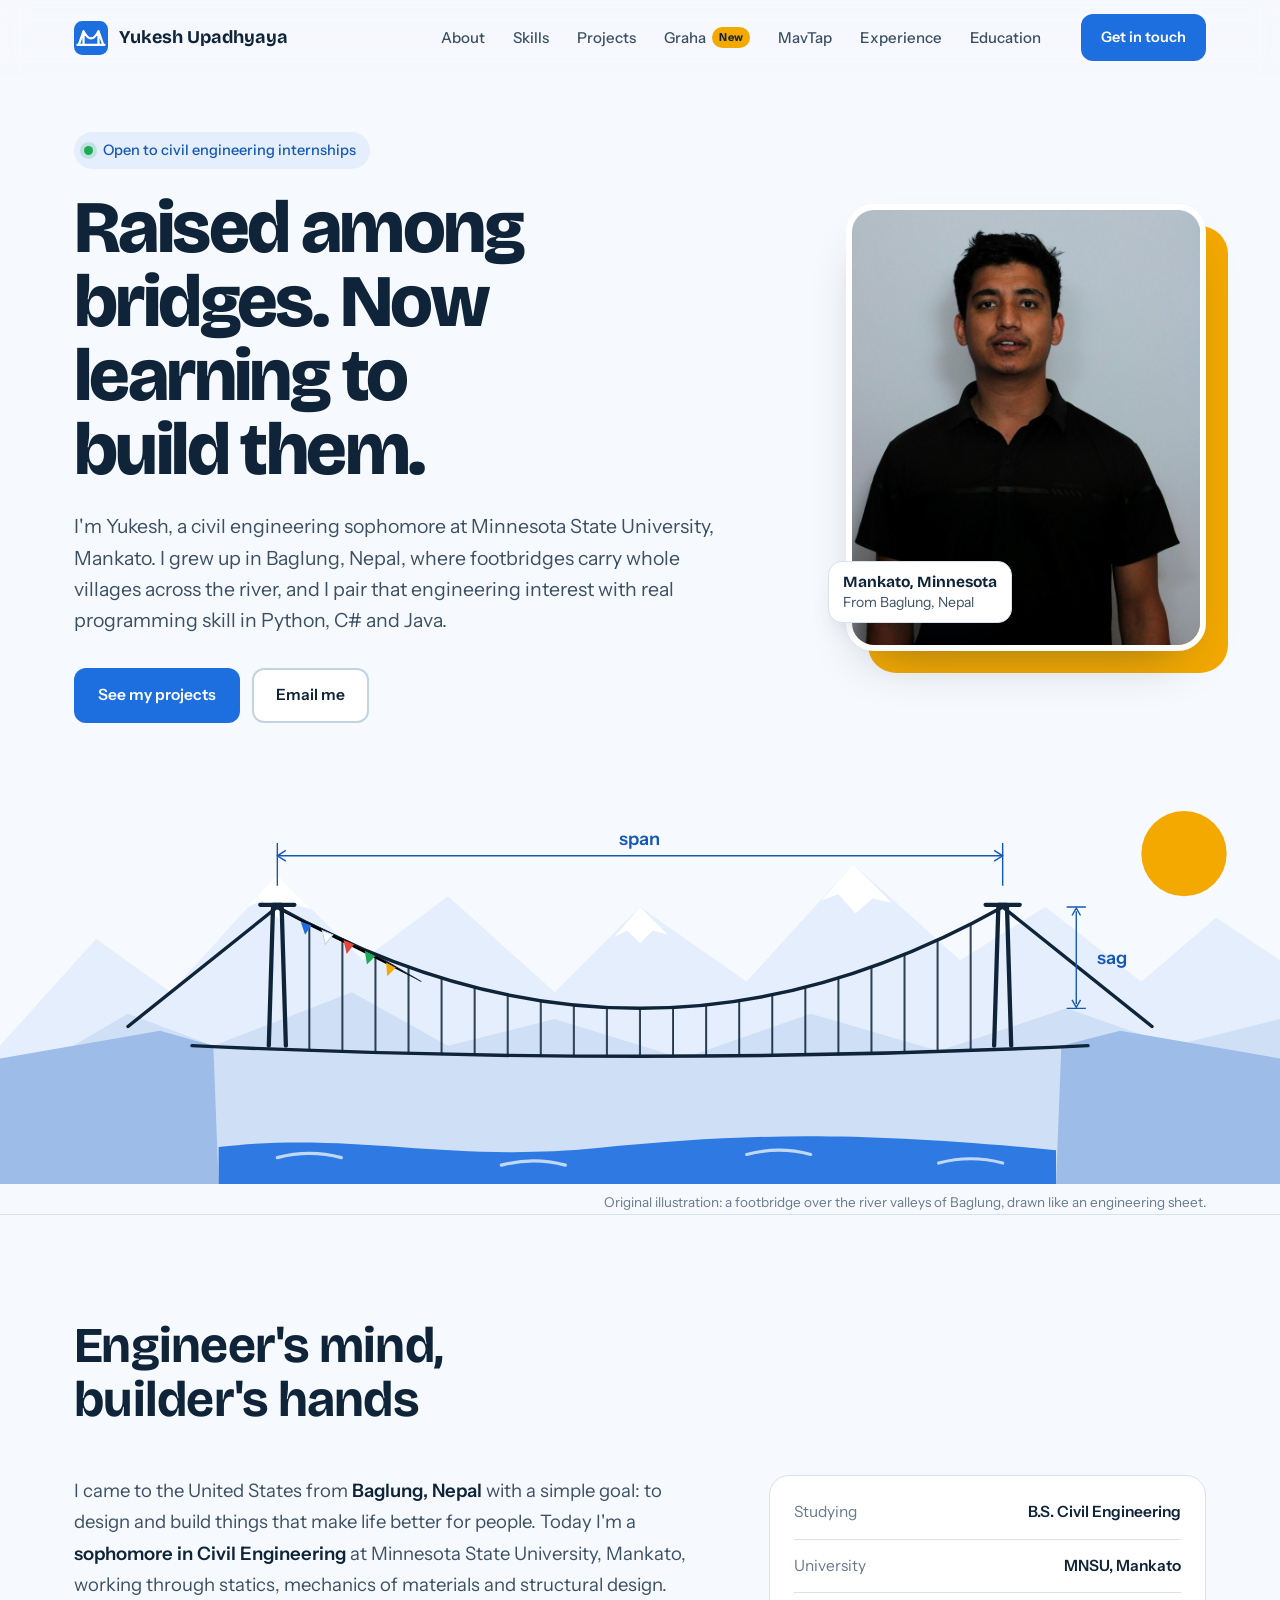
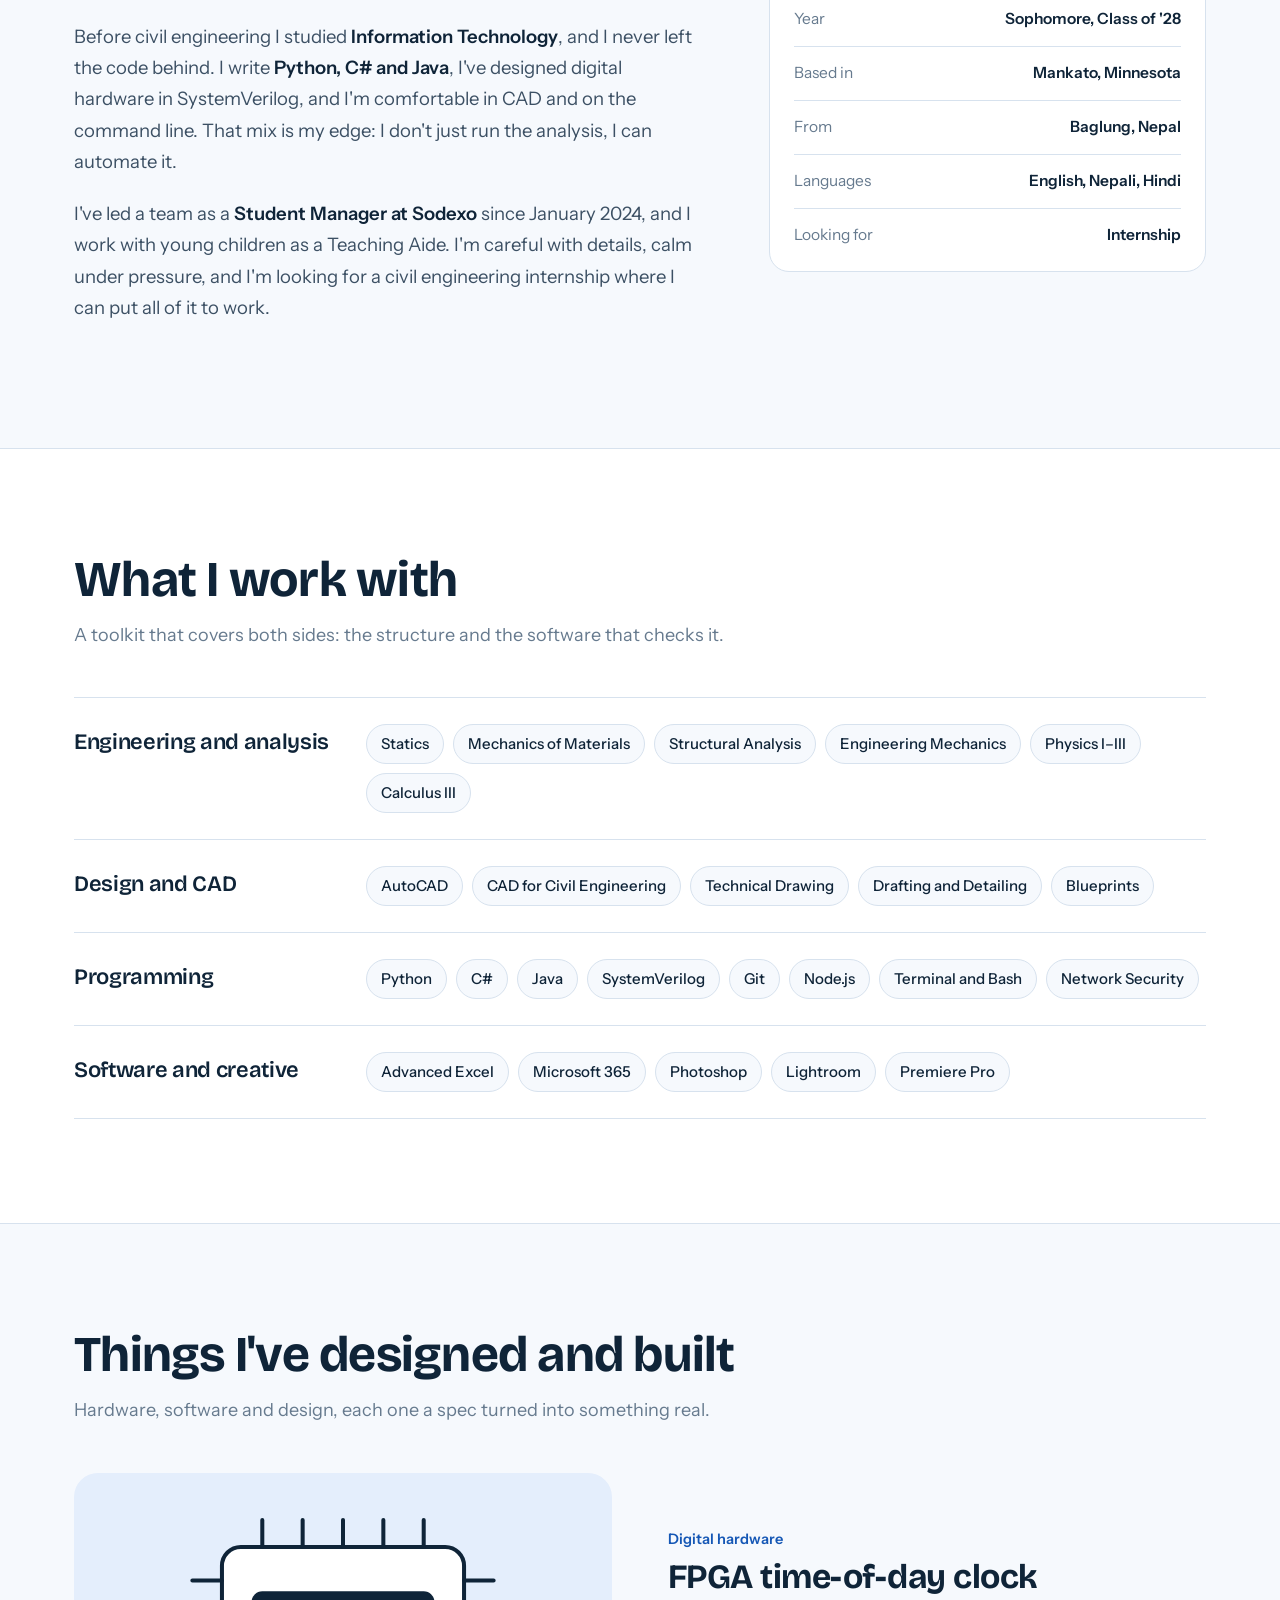
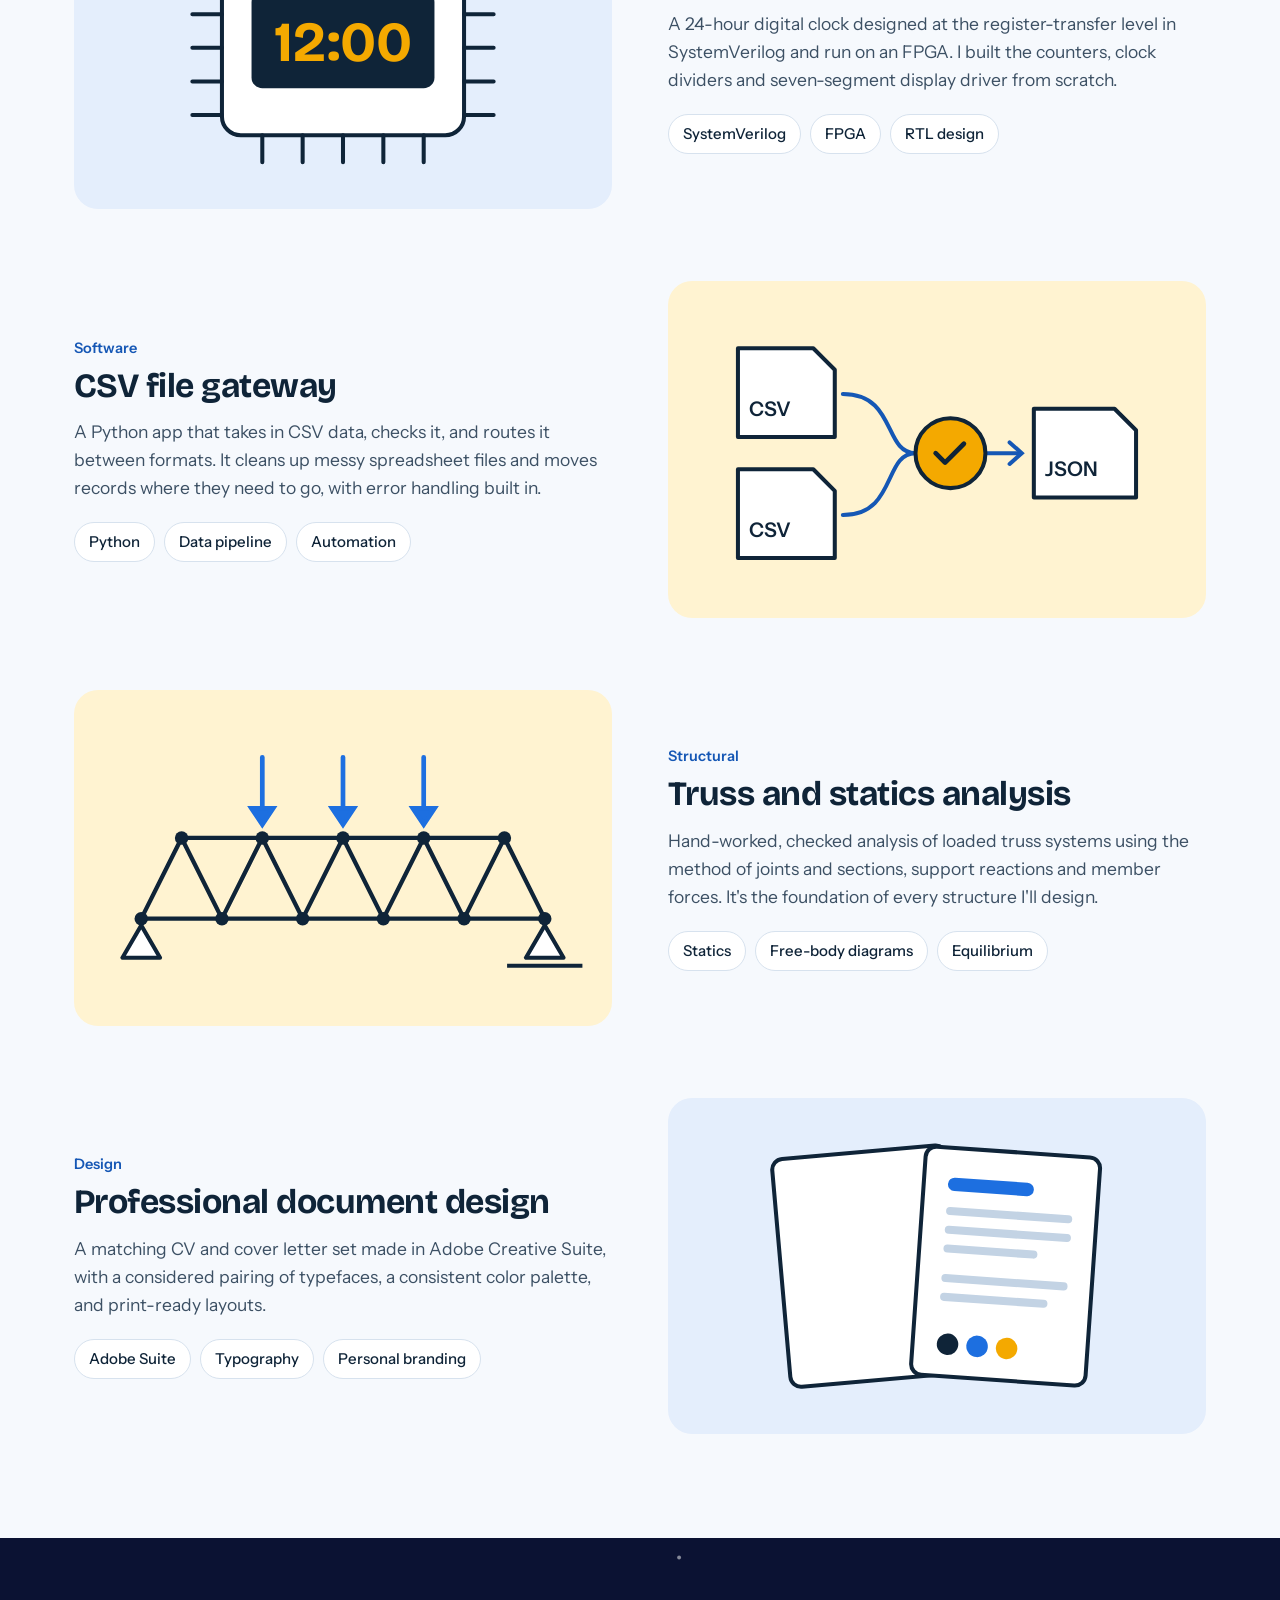
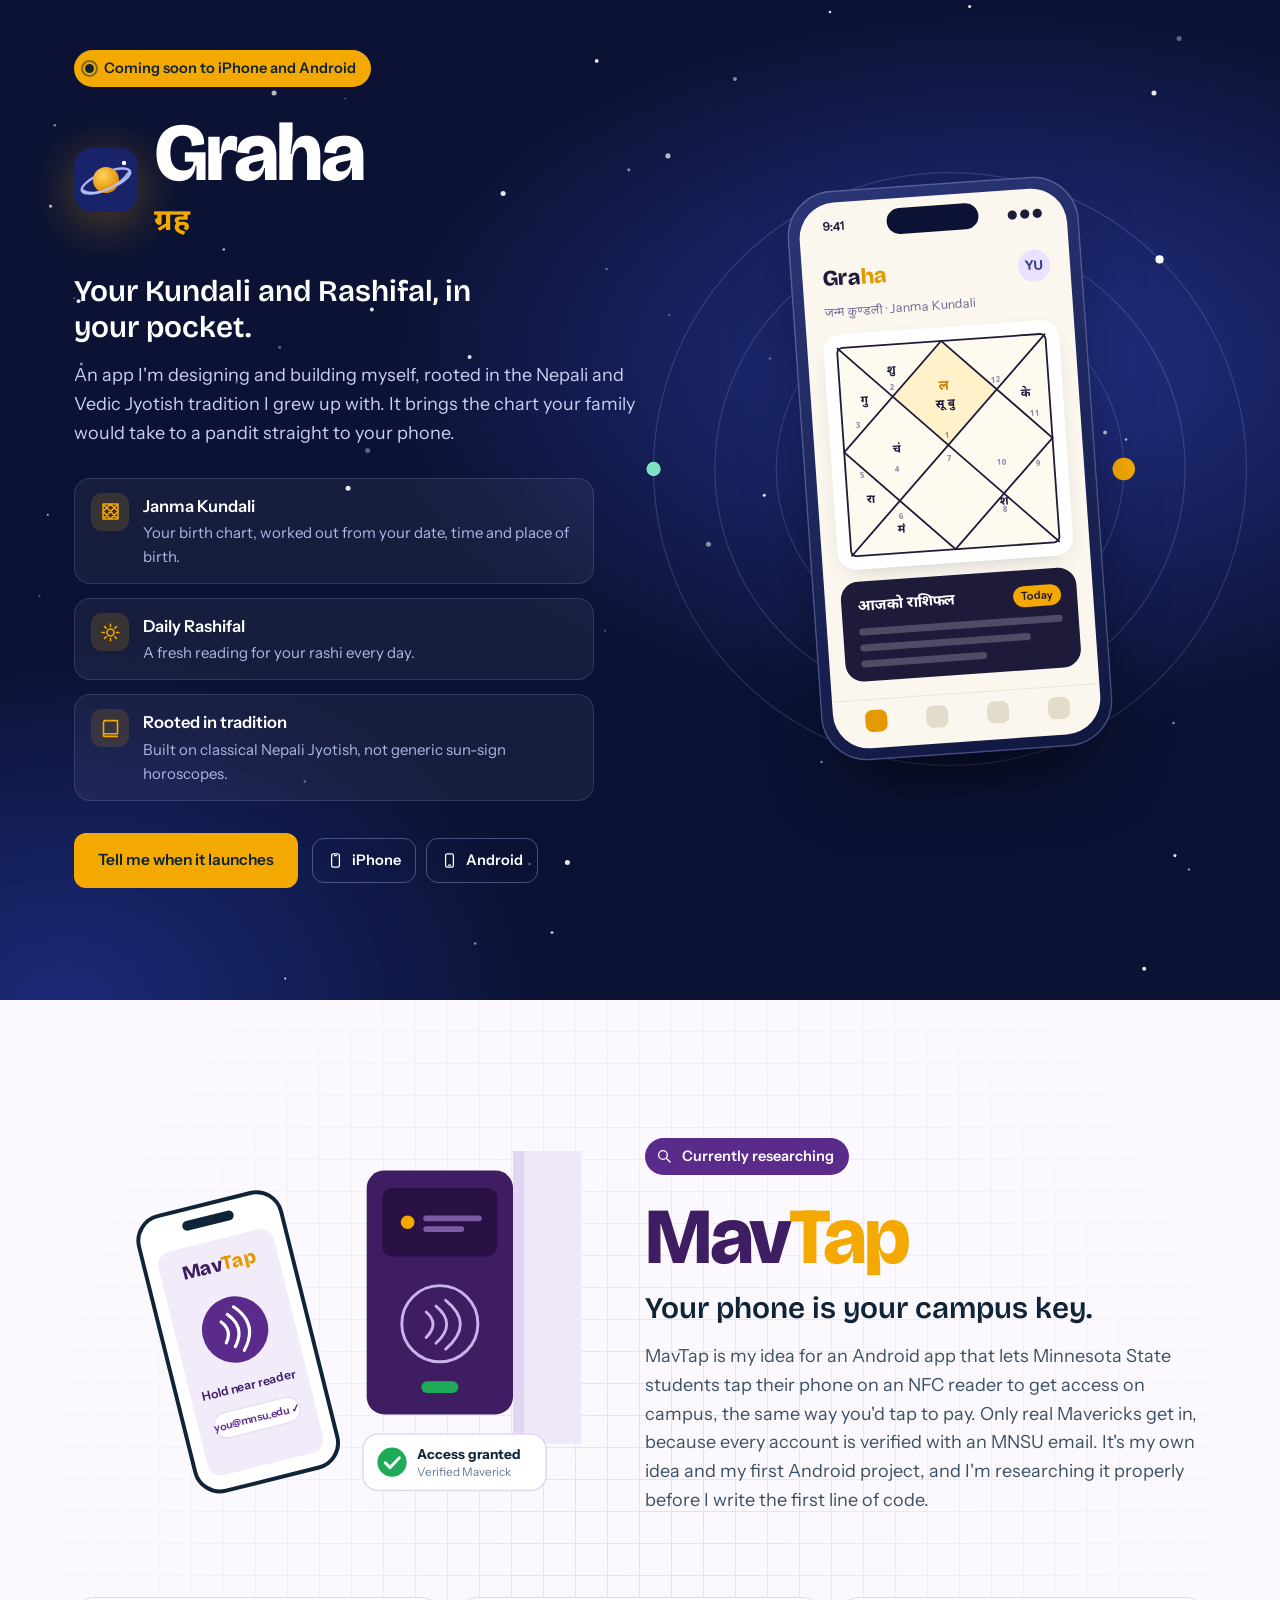
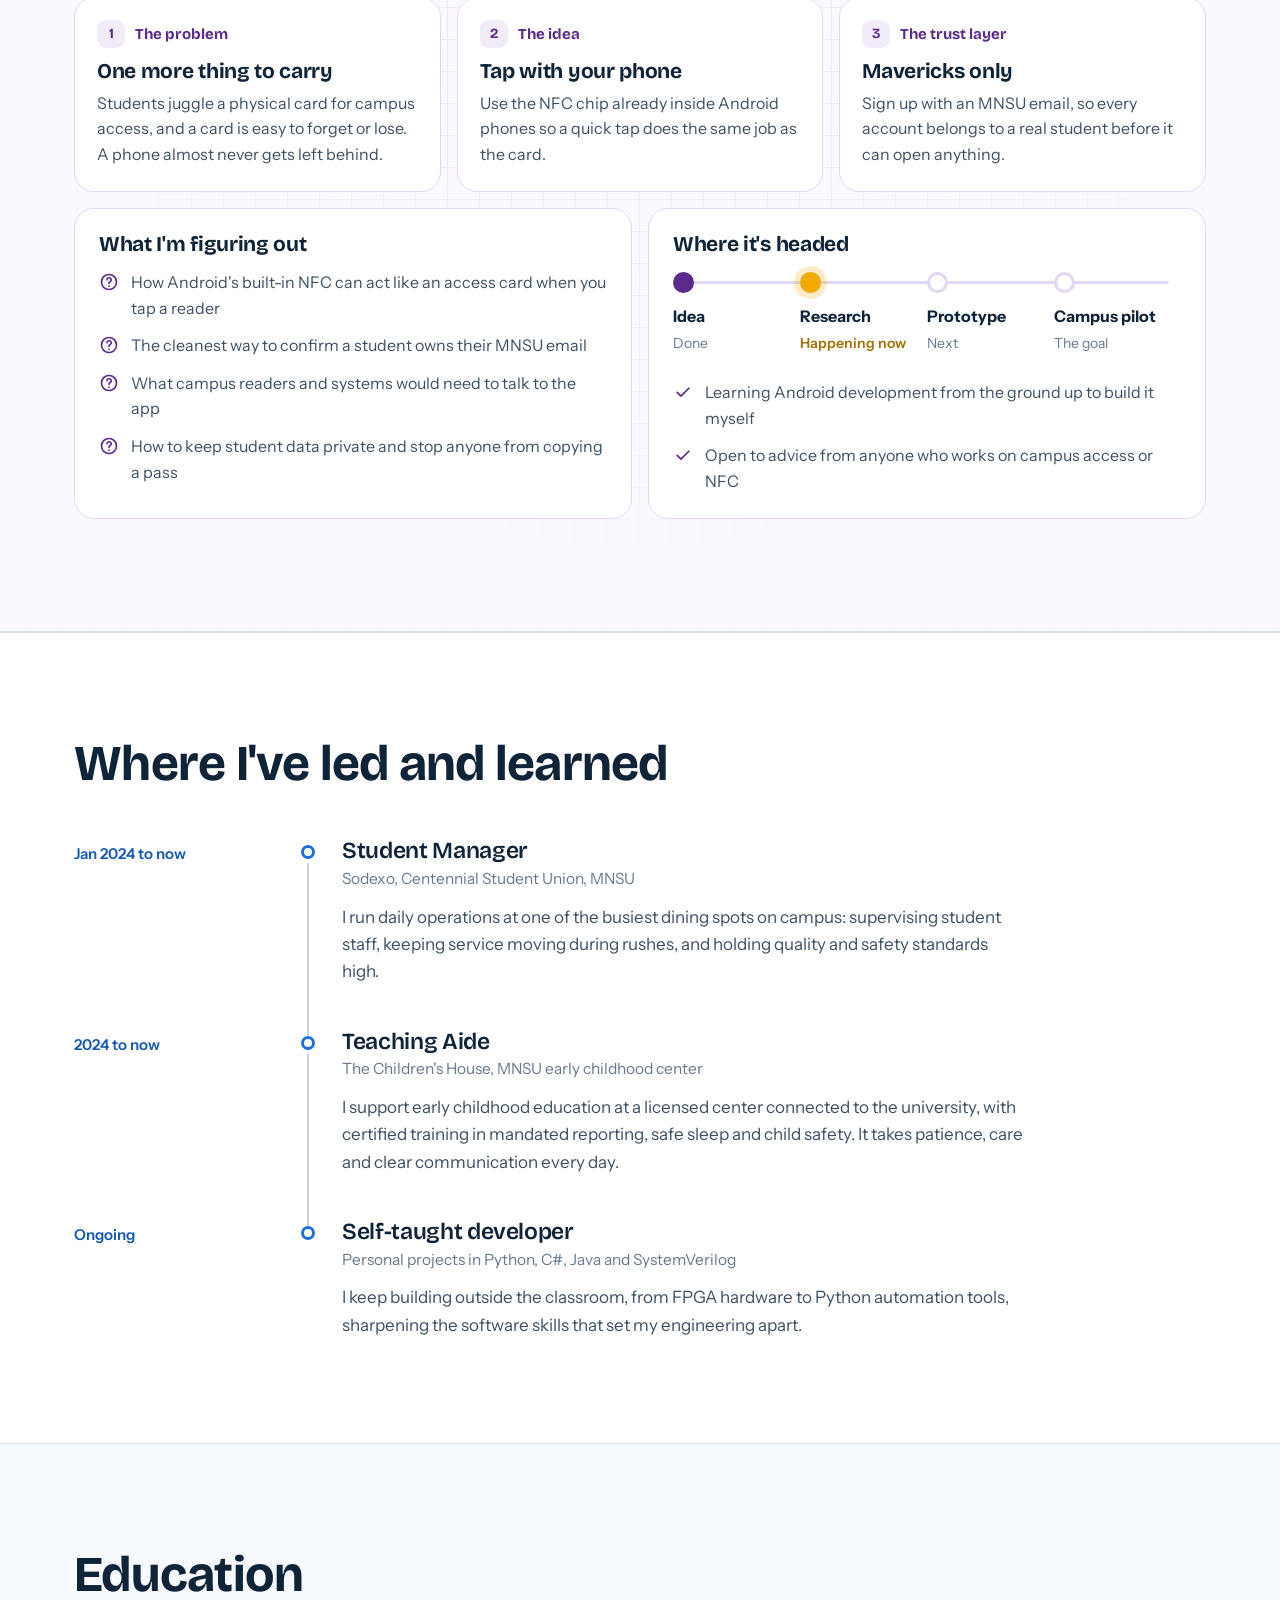
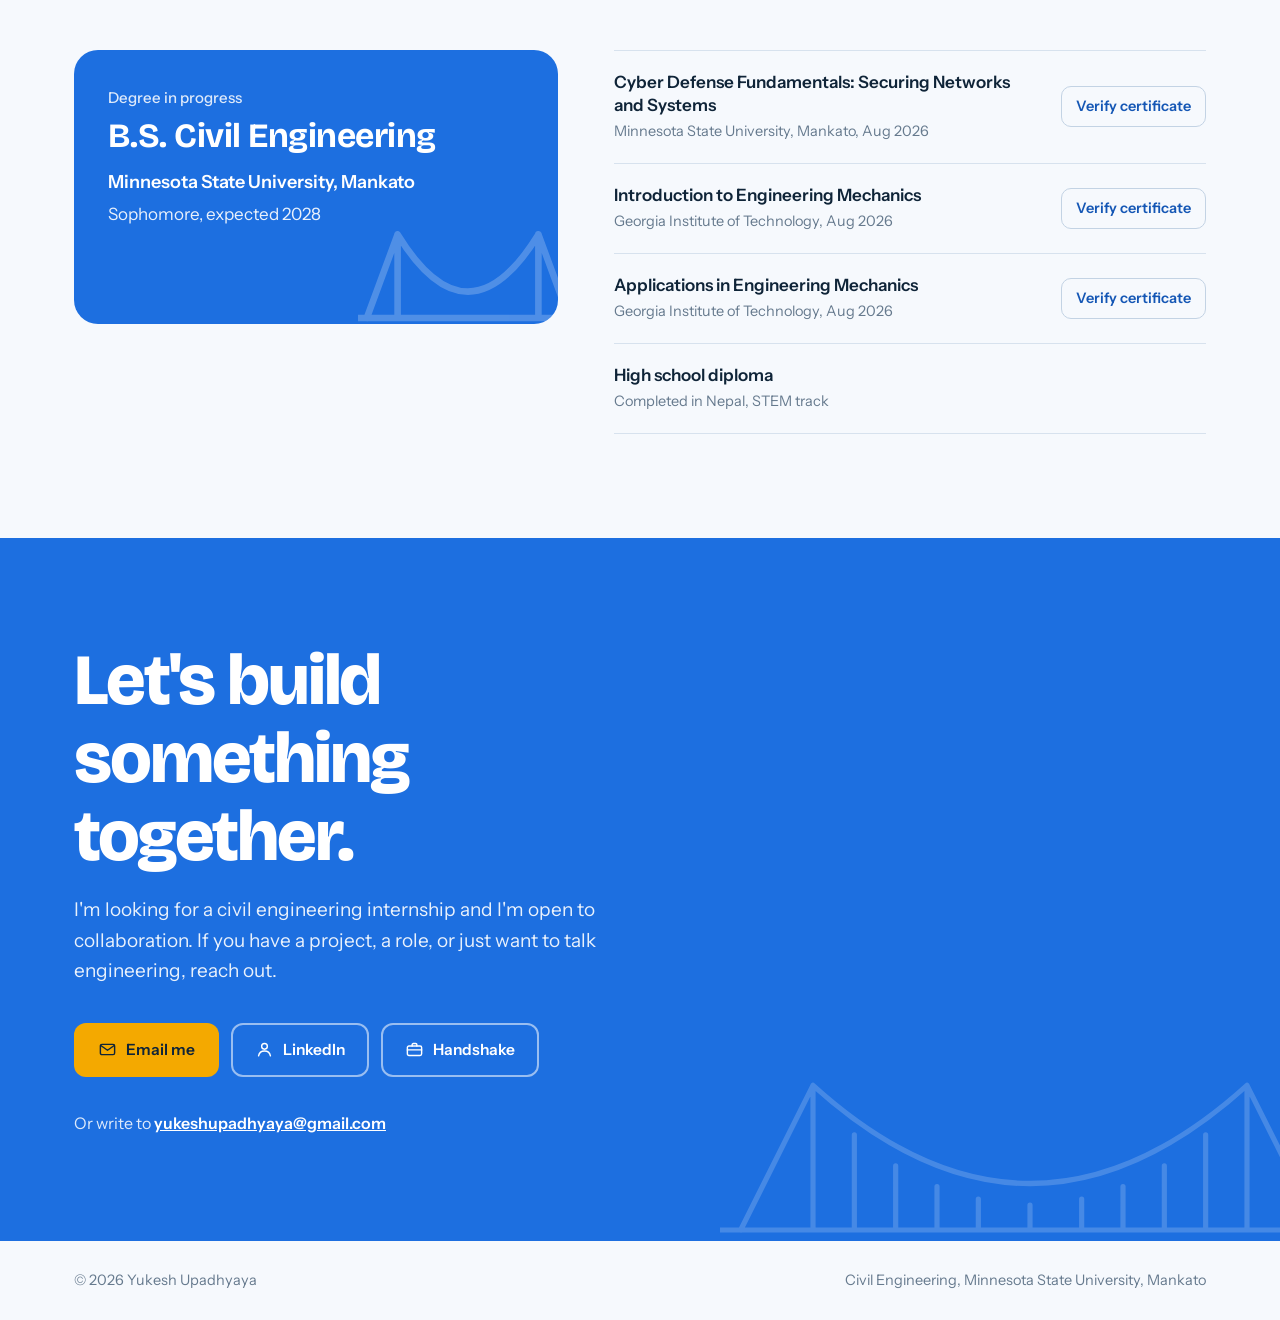
==== commit 37c16c4b: "Add MavTap research section" ====
--- a/index.html
+++ b/index.html
@@ -234,8 +234,59 @@
   }
   @media (max-width:520px){ .phone{width:260px} .g-stage{min-height:500px} }
 
+  /* mavtap */
+  .mav{--mp:#5b2b8c;--mp-deep:#3f1d63;--mp-soft:#f2ecfa;--mp-line:#e2d6f2;position:relative;overflow:hidden;
+    background-color:#fbf9fe;background-image:linear-gradient(var(--mp-line) 1px,transparent 1px),linear-gradient(90deg,var(--mp-line) 1px,transparent 1px);background-size:32px 32px;background-position:-1px -1px;border-bottom:1px solid var(--line)}
+  .mav::before{content:"";position:absolute;inset:0;background:radial-gradient(60% 70% at 50% 40%,rgba(251,249,254,.2),rgba(251,249,254,.95) 80%);pointer-events:none}
+  .mav .wrap{position:relative;padding-block:112px}
+  .mav-top{display:grid;grid-template-columns:.95fr 1.05fr;gap:64px;align-items:center}
+  .research{display:inline-flex;align-items:center;gap:10px;font-weight:600;font-size:14.5px;color:#fff;background:var(--mp);padding:7px 15px 7px 11px;border-radius:999px}
+  .research svg{width:16px;height:16px;fill:none;stroke:#fff;stroke-width:2;stroke-linecap:round;stroke-linejoin:round}
+  .mav h2{font-size:clamp(46px,6.2vw,80px);font-weight:800;letter-spacing:-.035em;line-height:1;margin-top:22px;color:var(--mp-deep)}
+  .mav h2 span{color:var(--gold)}
+  .mav .m-tag{font-family:var(--display);font-size:clamp(22px,2.4vw,30px);font-weight:600;color:var(--ink);margin-top:14px;line-height:1.2}
+  .mav .m-lead{margin-top:16px;font-size:18px;max-width:52ch}
+  .pitch{display:grid;grid-template-columns:repeat(3,1fr);gap:16px;margin-top:56px}
+  .pitch > div{background:var(--white);border:1px solid var(--mp-line);border-radius:20px;padding:22px 22px 24px}
+  .pitch .n{font-family:var(--display);font-weight:700;font-size:15px;color:var(--mp);display:flex;align-items:center;gap:10px}
+  .pitch .n i{font-style:normal;width:28px;height:28px;border-radius:9px;background:var(--mp-soft);display:grid;place-items:center;font-size:14px}
+  .pitch h3{font-size:21px;font-weight:700;margin-top:12px}
+  .pitch p{margin-top:8px;font-size:16px}
+  .m-split{display:grid;grid-template-columns:1fr 1fr;gap:16px;margin-top:16px}
+  .m-card{background:var(--white);border:1px solid var(--mp-line);border-radius:20px;padding:24px}
+  .m-card h3{font-size:21px;font-weight:700}
+  .m-card ul{list-style:none;margin:14px 0 0;padding:0;display:grid;gap:12px}
+  .m-card li{display:flex;gap:12px;align-items:flex-start;font-size:16px}
+  .m-card li svg{width:20px;height:20px;flex-shrink:0;margin-top:2px;fill:none;stroke:var(--mp);stroke-width:2;stroke-linecap:round;stroke-linejoin:round}
+  .road{display:grid;grid-template-columns:repeat(4,1fr);margin-top:14px;position:relative}
+  .road::before{content:"";position:absolute;left:12px;right:12px;top:11px;height:3px;background:var(--mp-line);border-radius:2px}
+  .road div{position:relative;padding-top:34px;padding-right:10px}
+  .road div::before{content:"";position:absolute;top:2px;left:0;width:21px;height:21px;border-radius:50%;background:var(--white);border:3px solid var(--mp-line)}
+  .road .done::before{background:var(--mp);border-color:var(--mp)}
+  .road .now::before{background:var(--gold);border-color:var(--gold);box-shadow:0 0 0 6px rgba(244,169,0,.22)}
+  .road b{display:block;color:var(--ink);font-size:16px}
+  .road span{display:block;font-size:14px;color:var(--muted);margin-top:2px}
+  .road .now span{color:#a26f00;font-weight:600}
+  .m-art{position:relative}
+  .m-art svg{width:100%;height:auto;display:block}
+  .wave{opacity:0}
+  @media (prefers-reduced-motion:no-preference){
+    .wave{animation:wave 2.4s ease-out infinite}
+    .wave.w2{animation-delay:.4s}.wave.w3{animation-delay:.8s}
+  }
+  @media (prefers-reduced-motion:reduce){.wave{opacity:.8}}
+  @keyframes wave{0%{opacity:0}25%{opacity:1}70%{opacity:0}100%{opacity:0}}
+  @media (max-width:860px){
+    .mav .wrap{padding-block:84px}
+    .mav-top,.m-split{grid-template-columns:1fr;gap:36px}
+    .m-split{gap:16px}
+    .pitch{grid-template-columns:1fr}
+    .road{grid-template-columns:1fr 1fr;row-gap:22px}
+    .road::before{display:none}
+  }
+
   /* responsive */
-  @media (max-width:980px){
+  @media (max-width:1120px){
     .links,.nav .btn{display:none}
     .burger{display:inline-flex}
     .mobile-menu.open{display:flex}
@@ -279,7 +330,7 @@
     </a>
     <nav class="links" aria-label="Sections">
       <a href="#about">About</a><a href="#skills">Skills</a><a href="#projects">Projects</a>
-      <a href="#graha" class="new">Graha <i>New</i></a><a href="#experience">Experience</a><a href="#education">Education</a>
+      <a href="#graha" class="new">Graha <i>New</i></a><a href="#mavtap">MavTap</a><a href="#experience">Experience</a><a href="#education">Education</a>
     </nav>
     <a class="btn btn-sky" href="#contact">Get in touch</a>
     <button class="burger" id="burger" aria-label="Open menu" aria-controls="mobileMenu" aria-expanded="false">
@@ -288,7 +339,7 @@
   </div>
   <nav class="mobile-menu" id="mobileMenu" aria-label="Sections">
     <a href="#about">About</a><a href="#skills">Skills</a><a href="#projects">Projects</a>
-    <a href="#graha">Graha (coming soon)</a><a href="#experience">Experience</a><a href="#education">Education</a><a href="#contact">Contact</a>
+    <a href="#graha">Graha (coming soon)</a><a href="#mavtap">MavTap (research)</a><a href="#experience">Experience</a><a href="#education">Education</a><a href="#contact">Contact</a>
   </nav>
 </header>
 
@@ -556,6 +607,85 @@
   </div>
 </section>
 
+<section class="mav" id="mavtap" aria-labelledby="mav-title">
+  <div class="wrap">
+    <div class="mav-top">
+      <div class="m-art">
+        <svg viewBox="0 0 520 440" aria-hidden="true">
+          <rect x="300" y="60" width="150" height="250" rx="18" fill="#3f1d63"/>
+          <rect x="316" y="78" width="118" height="70" rx="10" fill="#2a1145"/>
+          <circle cx="342" cy="113" r="7" fill="#f4a900"/><rect x="358" y="106" width="60" height="6" rx="3" fill="#7b5aa6"/><rect x="358" y="117" width="42" height="6" rx="3" fill="#7b5aa6"/>
+          <rect x="336" y="178" width="78" height="78" rx="39" fill="none" stroke="#c9b3ea" stroke-width="3"/>
+          <path d="M361 205 q14 12 0 26 M371 199 q22 18 0 38 M381 193 q30 24 0 50" fill="none" stroke="#c9b3ea" stroke-width="3" stroke-linecap="round"/>
+          <rect x="356" y="276" width="38" height="12" rx="6" fill="#1faa59"/>
+          <rect x="450" y="40" width="12" height="300" fill="#e2d6f2"/>
+          <rect x="462" y="40" width="58" height="300" fill="#efe8f8"/>
+          <g transform="rotate(-14 170 230)">
+            <rect x="92" y="90" width="150" height="290" rx="26" fill="#ffffff" stroke="#0f2438" stroke-width="4"/>
+            <rect x="140" y="102" width="54" height="10" rx="5" fill="#0f2438"/>
+            <rect x="106" y="128" width="122" height="236" rx="14" fill="#f2ecfa"/>
+            <text x="167" y="160" text-anchor="middle" font-family="Bricolage Grotesque, sans-serif" font-weight="800" font-size="20" fill="#3f1d63">Mav<tspan fill="#e29a00">Tap</tspan></text>
+            <circle cx="167" cy="222" r="34" fill="#5b2b8c"/>
+            <path d="M157 211 q9 11 0 22 M165 205 q15 17 0 34 M173 199 q21 23 0 46" fill="none" stroke="#fff" stroke-width="3.2" stroke-linecap="round" transform="translate(-2 0)"/>
+            <text x="167" y="285" text-anchor="middle" font-family="Instrument Sans, sans-serif" font-weight="600" font-size="12.5" fill="#3f1d63">Hold near reader</text>
+            <rect x="122" y="302" width="90" height="26" rx="13" fill="#ffffff" stroke="#e2d6f2"/>
+            <text x="167" y="319" text-anchor="middle" font-family="Instrument Sans, sans-serif" font-weight="600" font-size="11" fill="#5b2b8c">you@mnsu.edu ✓</text>
+          </g>
+          <g fill="none" stroke="#f4a900" stroke-width="5" stroke-linecap="round">
+            <path class="wave" d="M262 186 q18 30 0 60"/>
+            <path class="wave w2" d="M280 170 q28 46 0 92"/>
+            <path class="wave w3" d="M298 154 q38 62 0 124"/>
+          </g>
+          <g transform="translate(296 330)">
+            <rect width="188" height="58" rx="16" fill="#ffffff" stroke="#e2d6f2" stroke-width="1.5"/>
+            <circle cx="30" cy="29" r="15" fill="#1faa59"/>
+            <path d="M23 29.5l5 5 9.5-10" fill="none" stroke="#fff" stroke-width="3" stroke-linecap="round" stroke-linejoin="round"/>
+            <text x="56" y="26" font-family="Instrument Sans, sans-serif" font-weight="700" font-size="14" fill="#0f2438">Access granted</text>
+            <text x="56" y="43" font-family="Instrument Sans, sans-serif" font-size="12" fill="#667a8e">Verified Maverick</text>
+          </g>
+        </svg>
+      </div>
+      <div>
+        <span class="research"><svg viewBox="0 0 24 24"><circle cx="10.5" cy="10.5" r="6.5"/><path d="M15.5 15.5L21 21"/></svg>Currently researching</span>
+        <h2 id="mav-title">Mav<span>Tap</span></h2>
+        <p class="m-tag">Your phone is your campus key.</p>
+        <p class="m-lead">MavTap is my idea for an Android app that lets Minnesota State students tap their phone on an NFC reader to get access on campus, the same way you'd tap to pay. Only real Mavericks get in, because every account is verified with an MNSU email. It's my own idea and my first Android project, and I'm researching it properly before I write the first line of code.</p>
+      </div>
+    </div>
+
+    <div class="pitch">
+      <div><div class="n"><i>1</i>The problem</div><h3>One more thing to carry</h3><p>Students juggle a physical card for campus access, and a card is easy to forget or lose. A phone almost never gets left behind.</p></div>
+      <div><div class="n"><i>2</i>The idea</div><h3>Tap with your phone</h3><p>Use the NFC chip already inside Android phones so a quick tap does the same job as the card.</p></div>
+      <div><div class="n"><i>3</i>The trust layer</div><h3>Mavericks only</h3><p>Sign up with an MNSU email, so every account belongs to a real student before it can open anything.</p></div>
+    </div>
+
+    <div class="m-split">
+      <div class="m-card">
+        <h3>What I'm figuring out</h3>
+        <ul>
+          <li><svg viewBox="0 0 24 24"><circle cx="12" cy="12" r="9"/><path d="M9.6 9.3a2.5 2.5 0 1 1 3.4 2.4c-.6.3-1 .8-1 1.5v.6M12 16.8v.2"/></svg><span>How Android's built-in NFC can act like an access card when you tap a reader</span></li>
+          <li><svg viewBox="0 0 24 24"><circle cx="12" cy="12" r="9"/><path d="M9.6 9.3a2.5 2.5 0 1 1 3.4 2.4c-.6.3-1 .8-1 1.5v.6M12 16.8v.2"/></svg><span>The cleanest way to confirm a student owns their MNSU email</span></li>
+          <li><svg viewBox="0 0 24 24"><circle cx="12" cy="12" r="9"/><path d="M9.6 9.3a2.5 2.5 0 1 1 3.4 2.4c-.6.3-1 .8-1 1.5v.6M12 16.8v.2"/></svg><span>What campus readers and systems would need to talk to the app</span></li>
+          <li><svg viewBox="0 0 24 24"><circle cx="12" cy="12" r="9"/><path d="M9.6 9.3a2.5 2.5 0 1 1 3.4 2.4c-.6.3-1 .8-1 1.5v.6M12 16.8v.2"/></svg><span>How to keep student data private and stop anyone from copying a pass</span></li>
+        </ul>
+      </div>
+      <div class="m-card">
+        <h3>Where it's headed</h3>
+        <div class="road">
+          <div class="done"><b>Idea</b><span>Done</span></div>
+          <div class="now"><b>Research</b><span>Happening now</span></div>
+          <div><b>Prototype</b><span>Next</span></div>
+          <div><b>Campus pilot</b><span>The goal</span></div>
+        </div>
+        <ul style="margin-top:26px">
+          <li><svg viewBox="0 0 24 24"><path d="M5 12.5l4.5 4.5L19 7.5"/></svg><span>Learning Android development from the ground up to build it myself</span></li>
+          <li><svg viewBox="0 0 24 24"><path d="M5 12.5l4.5 4.5L19 7.5"/></svg><span>Open to advice from anyone who works on campus access or NFC</span></li>
+        </ul>
+      </div>
+    </div>
+  </div>
+</section>
+
 <section class="block exp" id="experience">
   <div class="wrap">
     <div class="s-head"><h2>Where I've led and learned</h2></div>
@@ -632,11 +762,11 @@
   function setMenu(open){menu.classList.toggle('open',open);burger.setAttribute('aria-expanded',String(open));burger.setAttribute('aria-label',open?'Close menu':'Open menu')}
   burger.addEventListener('click',function(){setMenu(!menu.classList.contains('open'))});
   menu.querySelectorAll('a').forEach(function(a){a.addEventListener('click',function(){setMenu(false)})});
-  window.addEventListener('resize',function(){if(window.innerWidth>980)setMenu(false)});
+  window.addEventListener('resize',function(){if(window.innerWidth>1120)setMenu(false)});
 
   document.querySelectorAll('.hangers line').forEach(function(l,i){l.style.setProperty('--i',i)});
 
-  var ids=['about','skills','projects','graha','experience','education'],map={};
+  var ids=['about','skills','projects','graha','mavtap','experience','education'],map={};
   document.querySelectorAll('.links a').forEach(function(a){map[a.getAttribute('href').slice(1)]=a});
   function active(){var y=window.scrollY+140,cur=null;ids.forEach(function(id){var el=document.getElementById(id);if(el&&el.offsetTop<=y)cur=id});
     Object.keys(map).forEach(function(id){map[id].classList.toggle('active',id===cur)})}
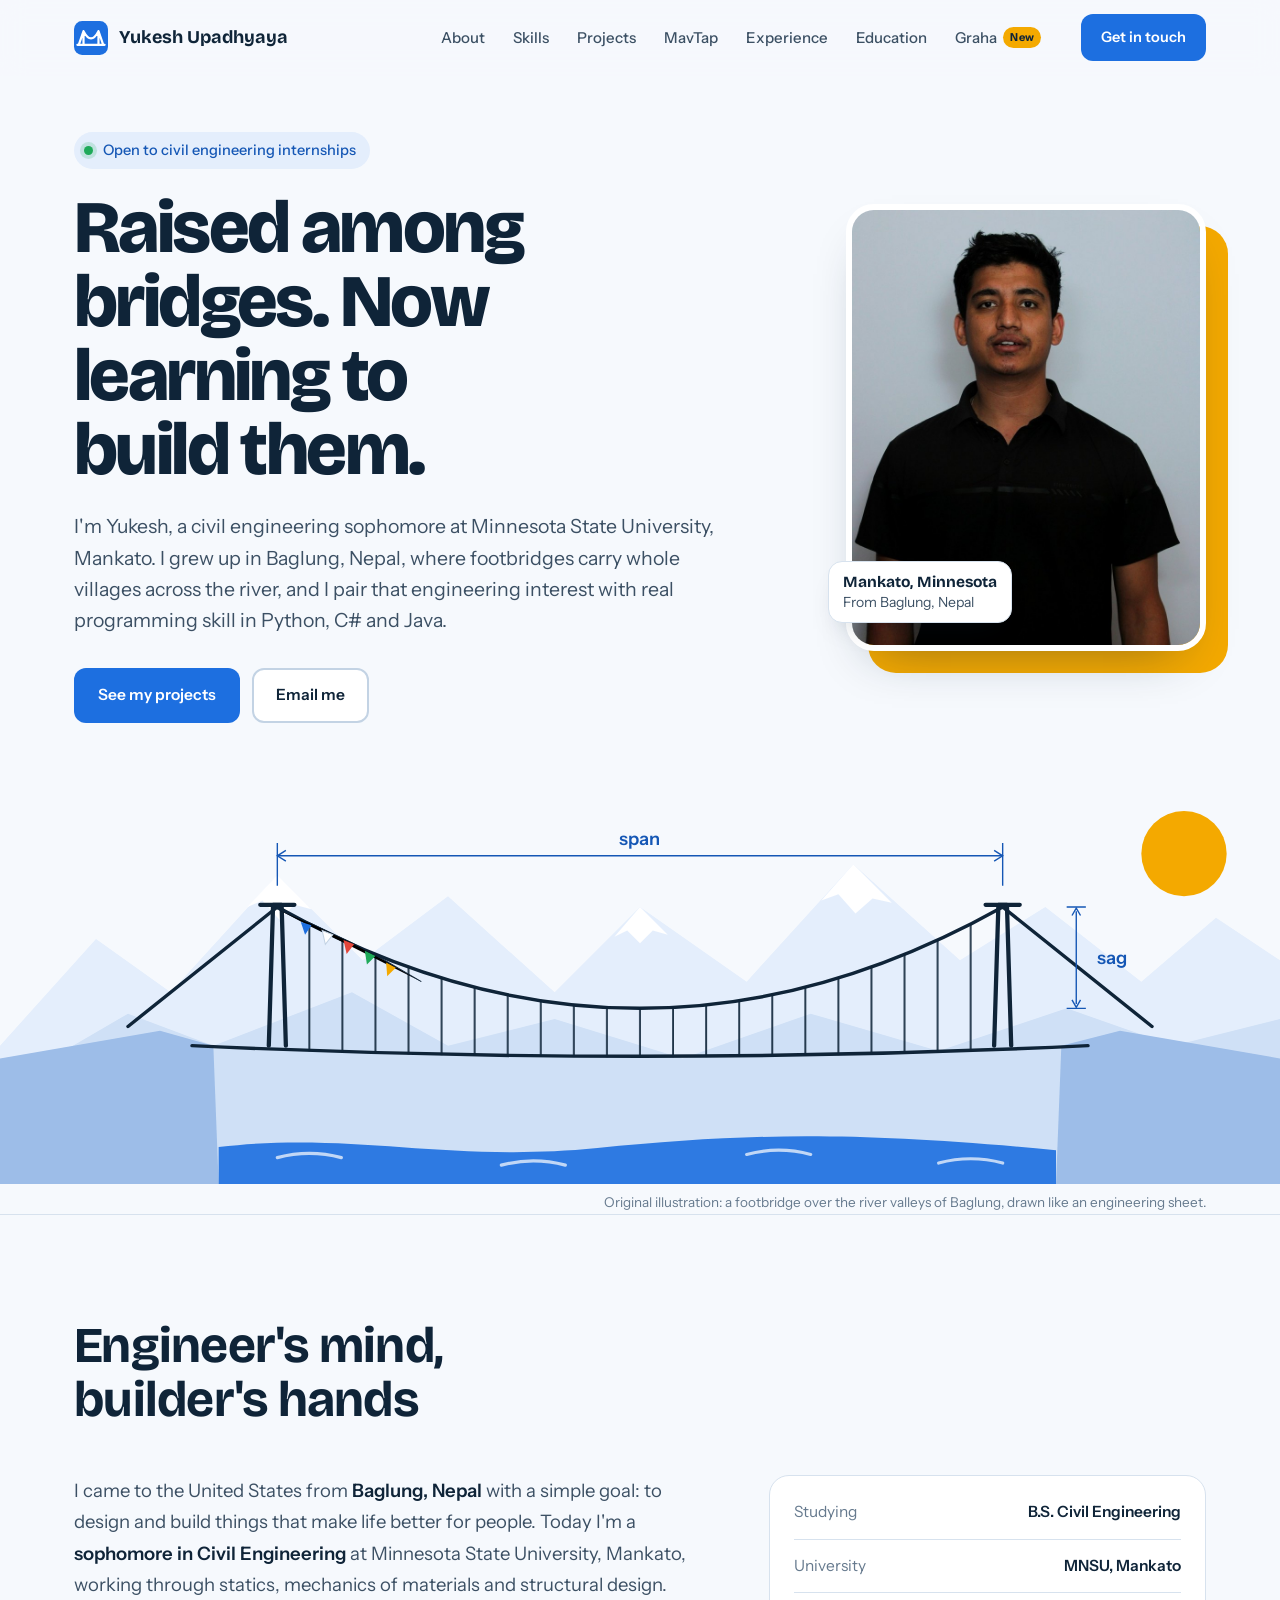
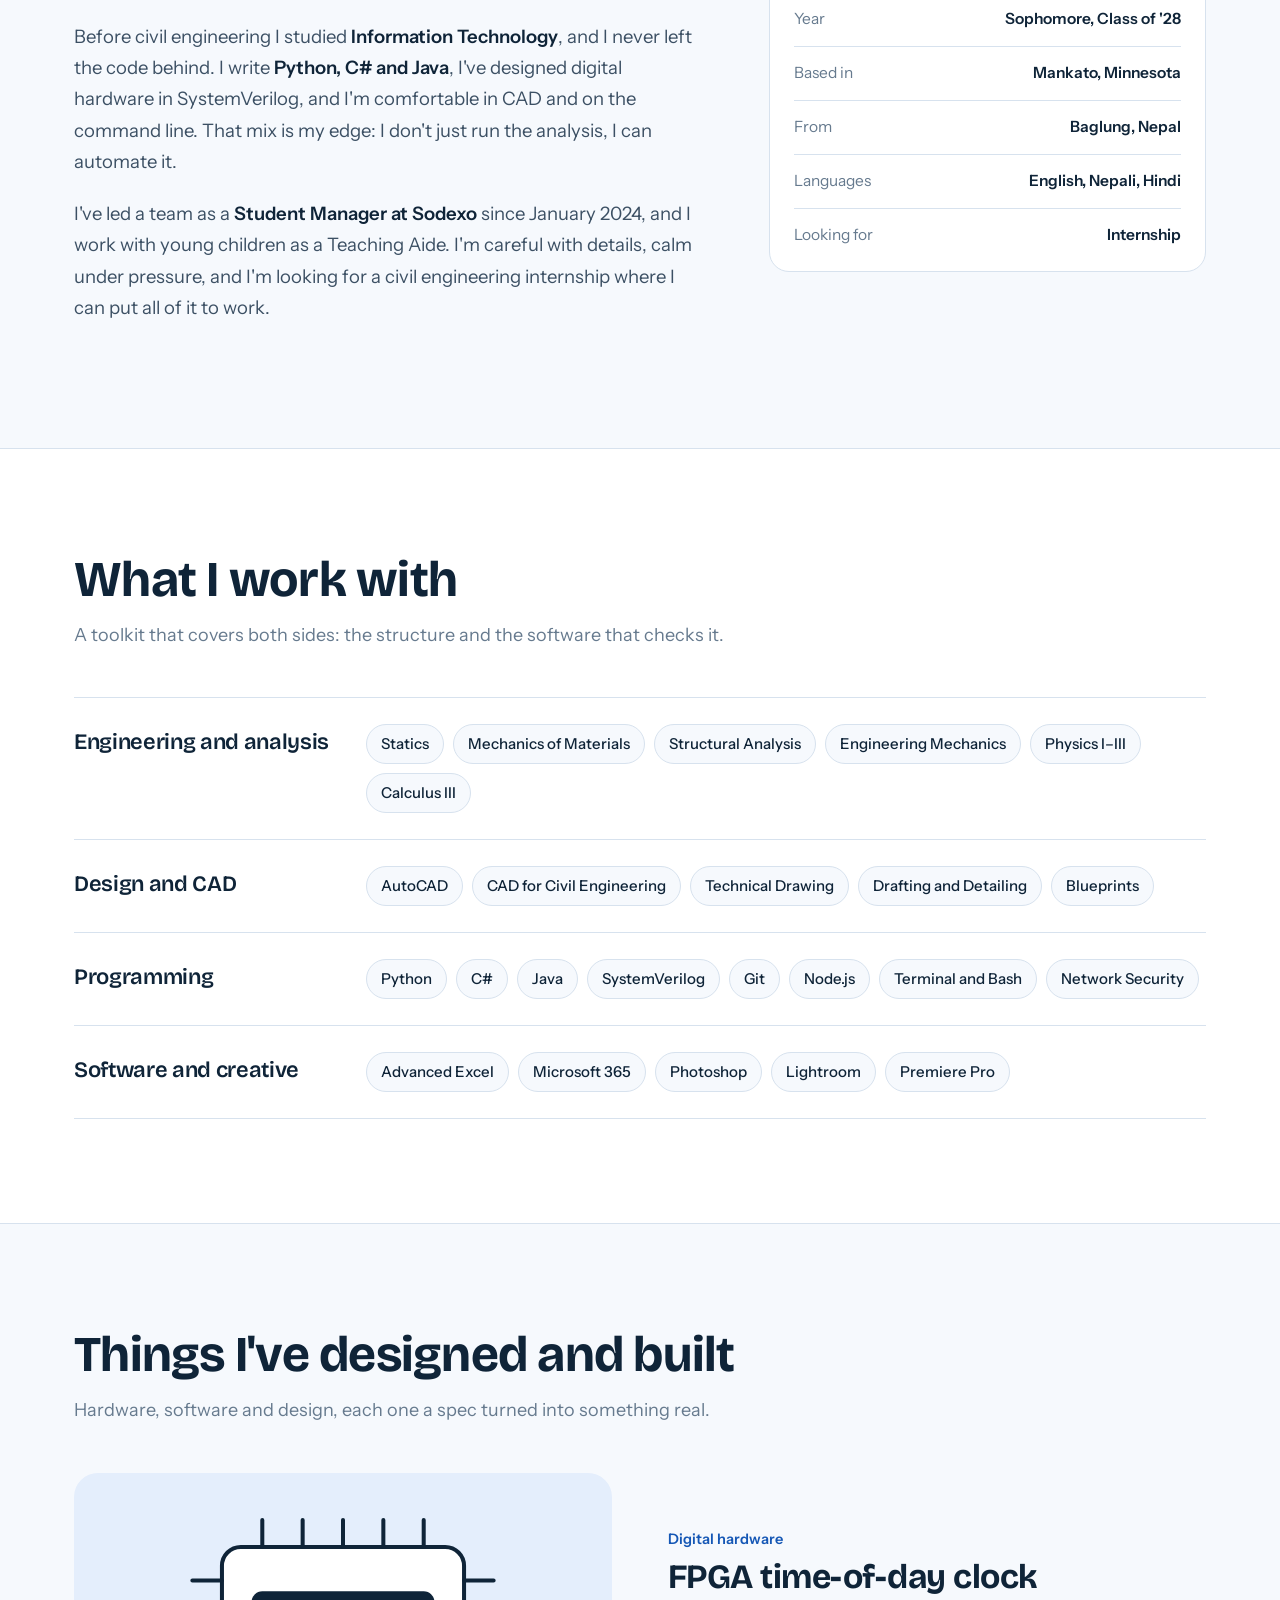
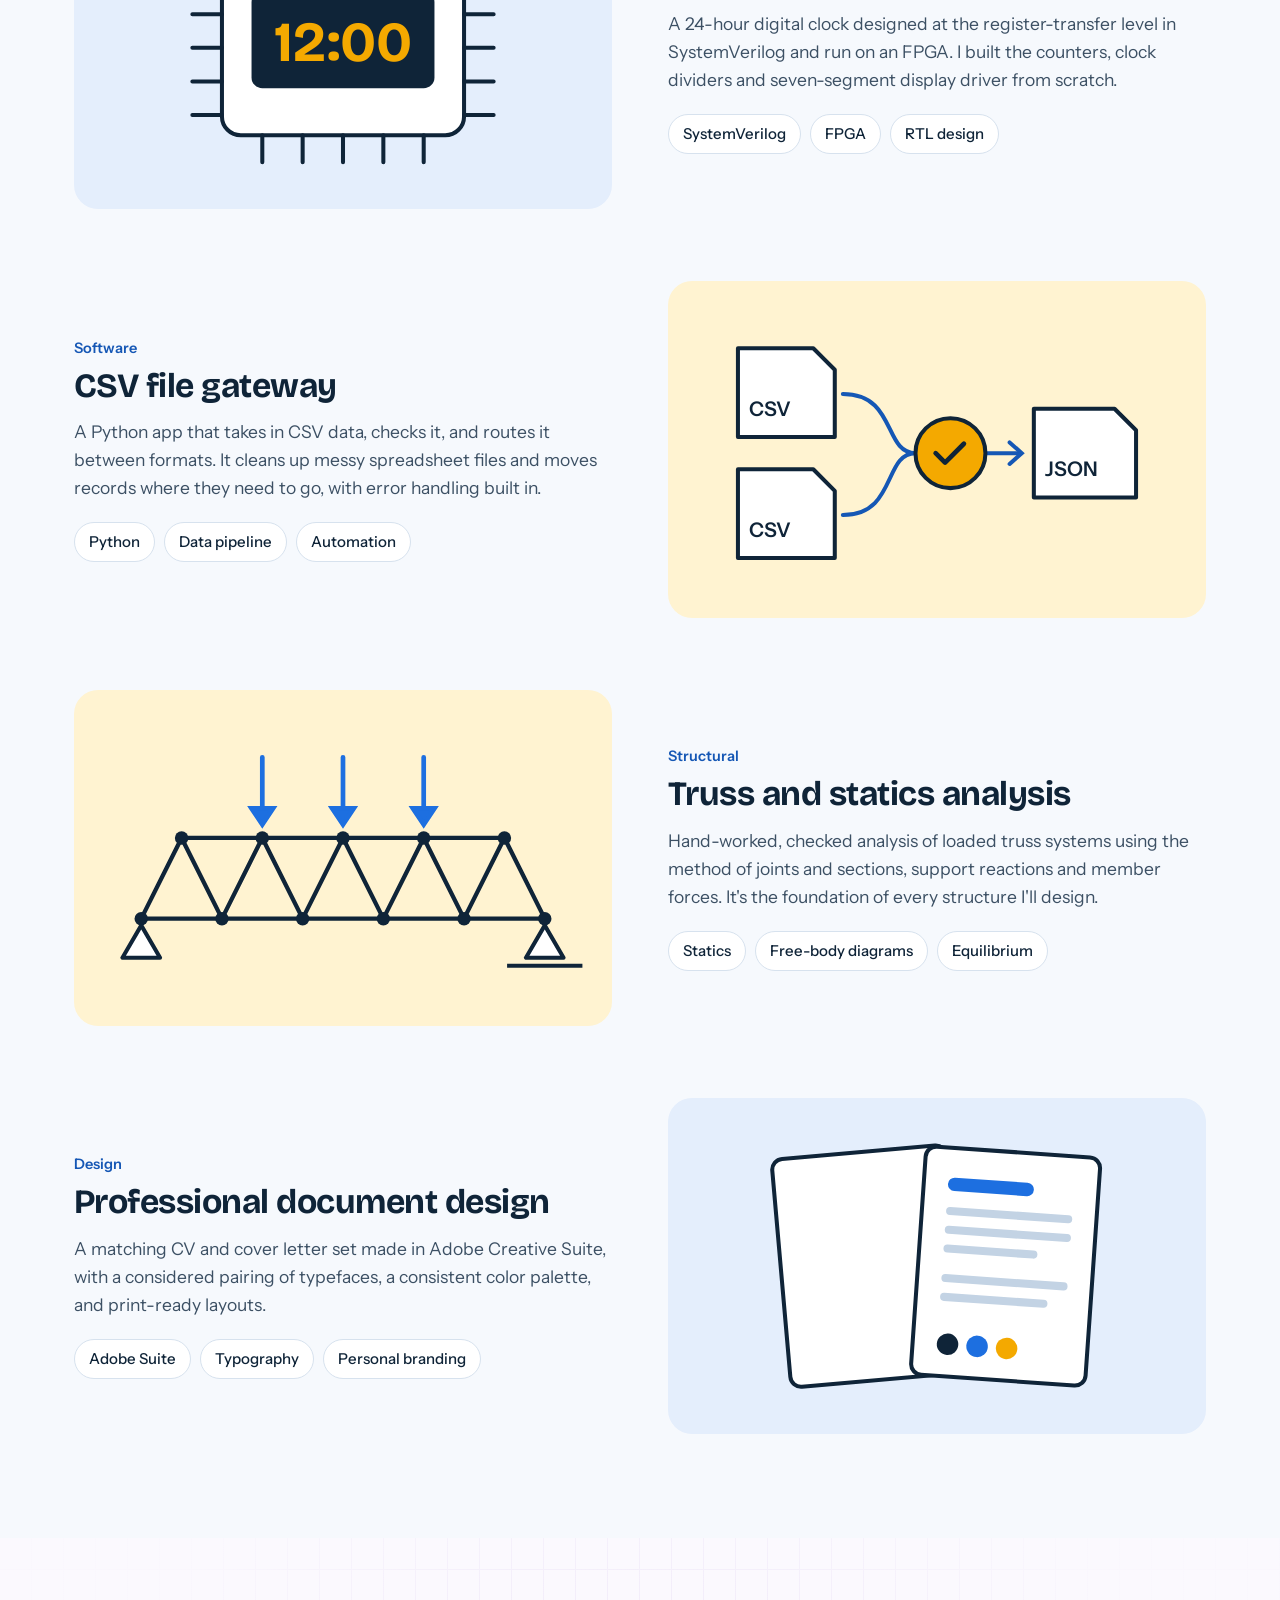
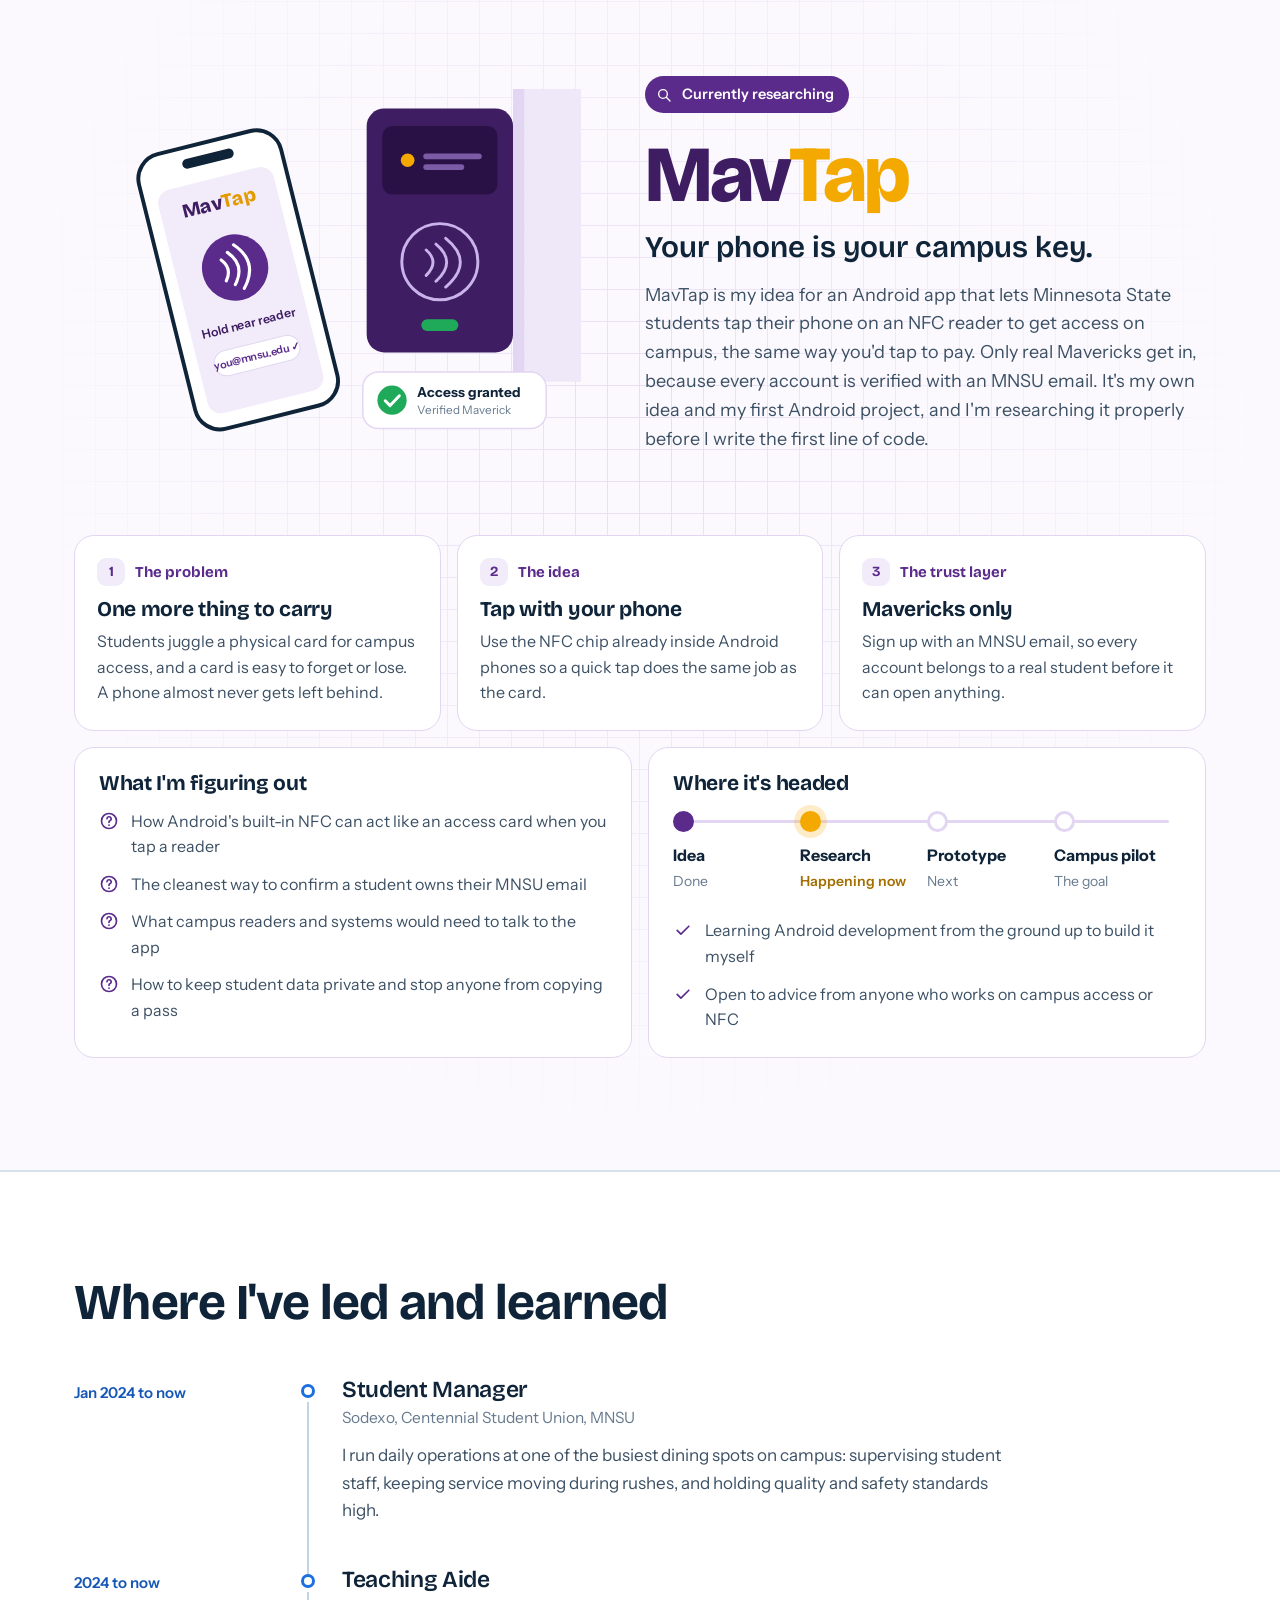
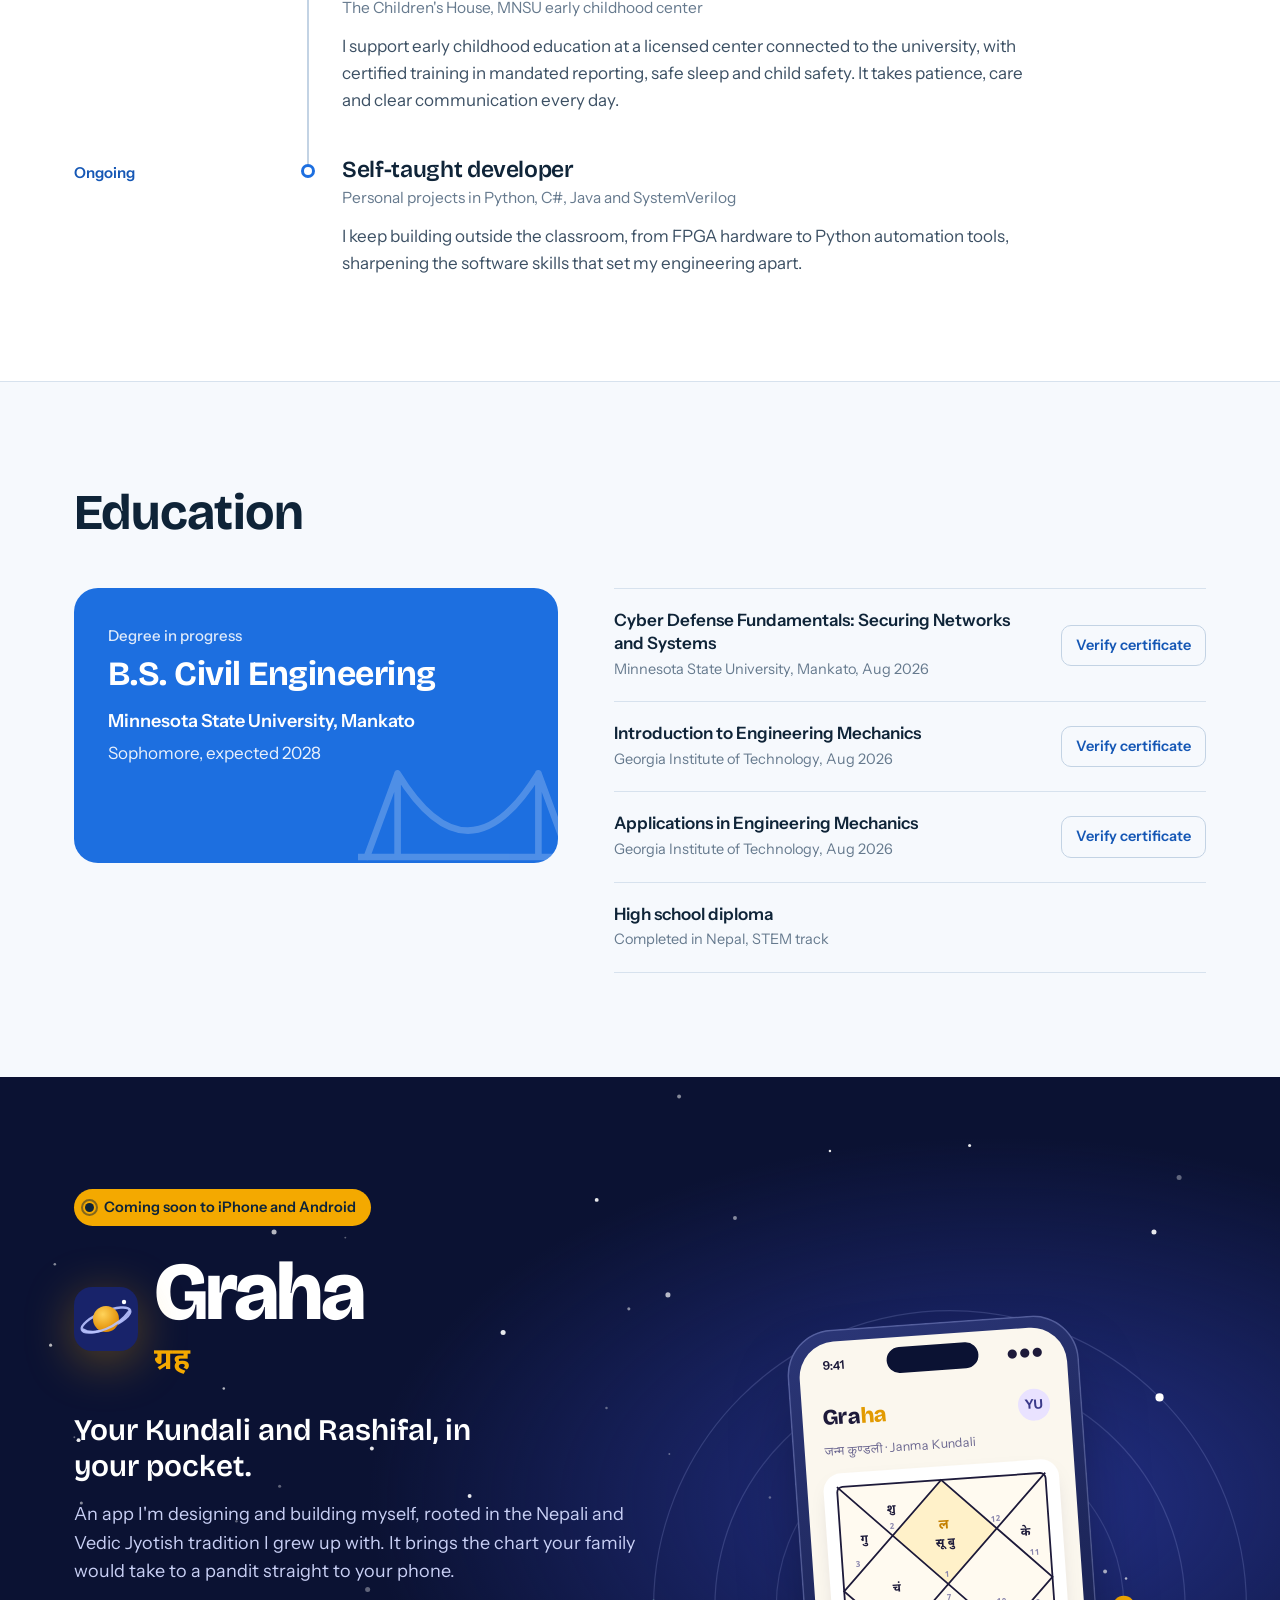
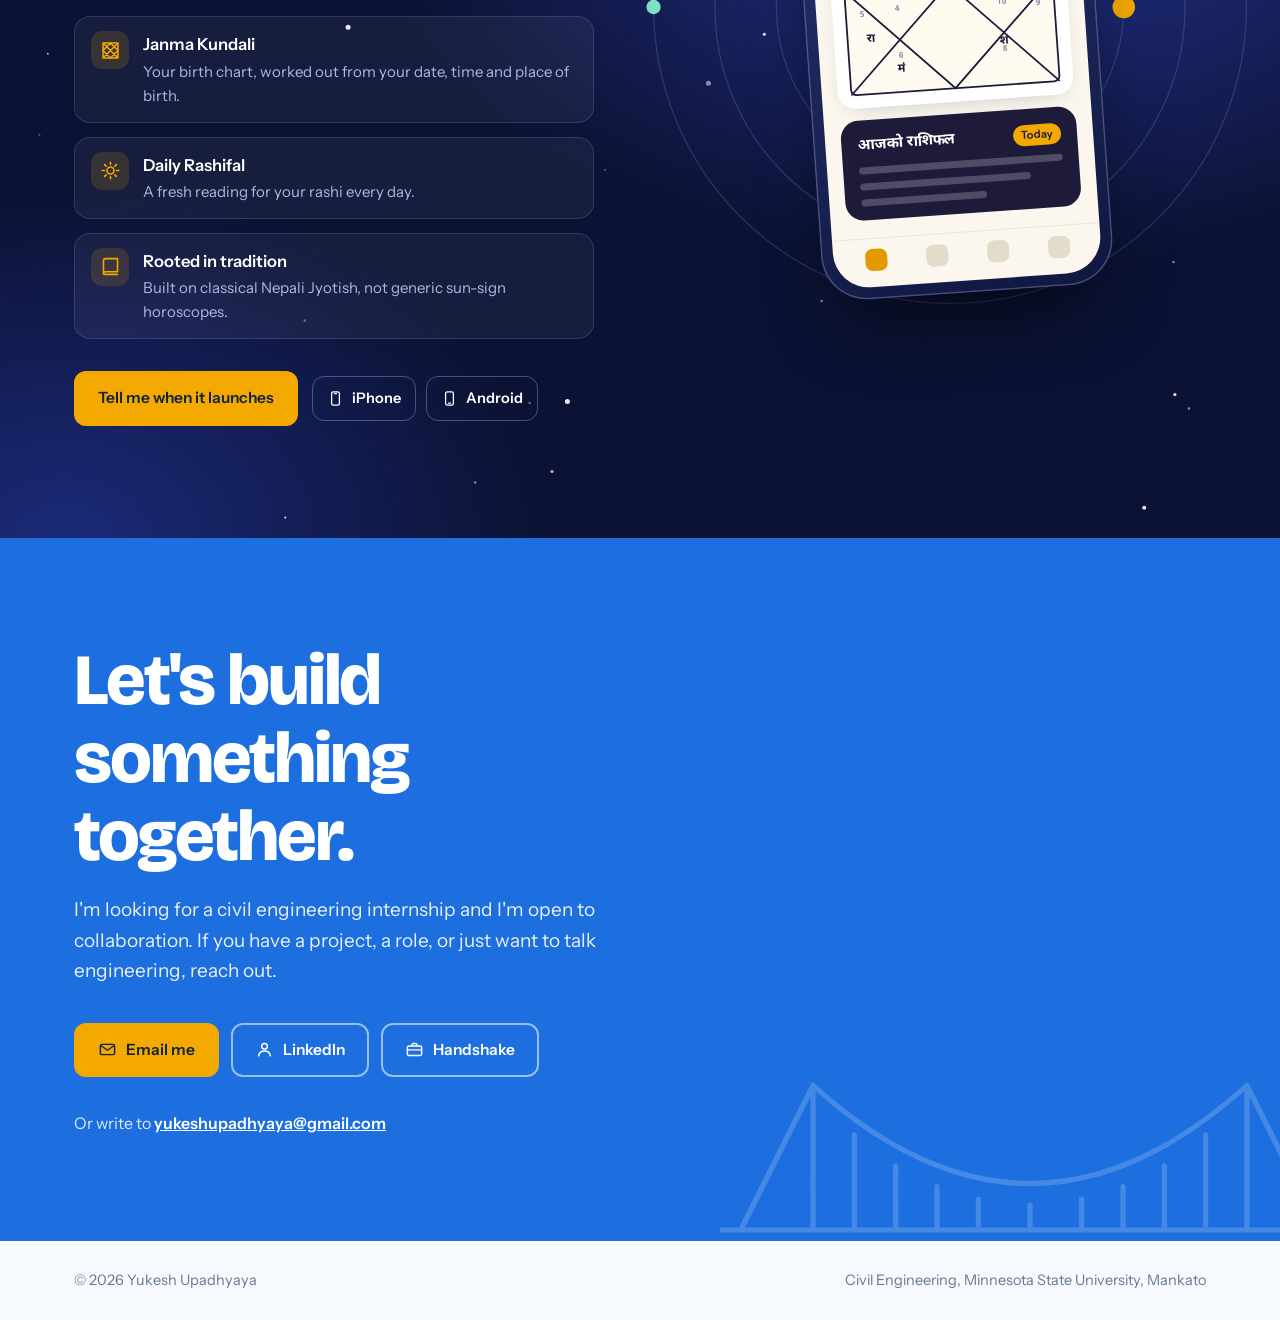
==== commit c38fb82e: "Move Graha to the last section" ====
--- a/index.html
+++ b/index.html
@@ -330,7 +330,7 @@
     </a>
     <nav class="links" aria-label="Sections">
       <a href="#about">About</a><a href="#skills">Skills</a><a href="#projects">Projects</a>
-      <a href="#graha" class="new">Graha <i>New</i></a><a href="#mavtap">MavTap</a><a href="#experience">Experience</a><a href="#education">Education</a>
+      <a href="#mavtap">MavTap</a><a href="#experience">Experience</a><a href="#education">Education</a><a href="#graha" class="new">Graha <i>New</i></a>
     </nav>
     <a class="btn btn-sky" href="#contact">Get in touch</a>
     <button class="burger" id="burger" aria-label="Open menu" aria-controls="mobileMenu" aria-expanded="false">
@@ -339,7 +339,7 @@
   </div>
   <nav class="mobile-menu" id="mobileMenu" aria-label="Sections">
     <a href="#about">About</a><a href="#skills">Skills</a><a href="#projects">Projects</a>
-    <a href="#graha">Graha (coming soon)</a><a href="#mavtap">MavTap (research)</a><a href="#experience">Experience</a><a href="#education">Education</a><a href="#contact">Contact</a>
+    <a href="#mavtap">MavTap (research)</a><a href="#experience">Experience</a><a href="#education">Education</a><a href="#graha">Graha (coming soon)</a><a href="#contact">Contact</a>
   </nav>
 </header>
 
@@ -541,72 +541,6 @@
   </div>
 </section>
 
-<section class="graha" id="graha" aria-labelledby="graha-title">
-  <svg class="stars" viewBox="0 0 1200 760" preserveAspectRatio="xMidYMid slice" aria-hidden="true"><g fill="#fff"><circle cx="389" cy="115" r="0.7" opacity="0.35"/><circle cx="986" cy="72" r="1.8" opacity="0.35"/><circle cx="1092" cy="163" r="0.7" opacity="0.9"/><circle cx="502" cy="183" r="1.8" opacity="0.9"/><circle cx="71" cy="430" r="0.9" opacity="0.35"/><circle cx="693" cy="301" r="0.9" opacity="0.35"/><circle cx="668" cy="101" r="1.4" opacity="0.5"/><circle cx="649" cy="434" r="1.8" opacity="0.5"/><circle cx="124" cy="434" r="0.9" opacity="0.7"/><circle cx="117" cy="541" r="1.8" opacity="0.35"/><circle cx="743" cy="377" r="1.8" opacity="0.9"/><circle cx="933" cy="354" r="1.4" opacity="0.7"/><circle cx="360" cy="604" r="0.9" opacity="0.35"/><circle cx="689" cy="399" r="1.1" opacity="0.9"/><circle cx="346" cy="745" r="0.7" opacity="0.9"/><circle cx="198" cy="260" r="1.4" opacity="0.9"/><circle cx="47" cy="508" r="1.8" opacity="0.7"/><circle cx="408" cy="266" r="1.4" opacity="0.9"/><circle cx="83" cy="71" r="1.1" opacity="0.9"/><circle cx="836" cy="49" r="1.1" opacity="0.9"/><circle cx="342" cy="293" r="1.1" opacity="0.35"/><circle cx="1129" cy="270" r="1.8" opacity="0.35"/><circle cx="592" cy="166" r="1.1" opacity="0.5"/><circle cx="886" cy="302" r="1.4" opacity="0.35"/><circle cx="200" cy="305" r="1.1" opacity="0.5"/><circle cx="983" cy="657" r="1.1" opacity="0.9"/><circle cx="1184" cy="519" r="1.4" opacity="0.5"/><circle cx="181" cy="134" r="0.9" opacity="0.5"/><circle cx="14" cy="632" r="0.9" opacity="0.7"/><circle cx="338" cy="111" r="1.8" opacity="0.7"/><circle cx="732" cy="242" r="0.9" opacity="0.35"/><circle cx="548" cy="662" r="1.8" opacity="0.9"/><circle cx="478" cy="300" r="1.4" opacity="0.9"/><circle cx="75" cy="51" r="0.9" opacity="0.9"/><circle cx="195" cy="258" r="0.7" opacity="0.35"/><circle cx="0" cy="115" r="0.7" opacity="0.7"/><circle cx="736" cy="53" r="0.9" opacity="0.9"/><circle cx="178" cy="192" r="1.1" opacity="0.7"/><circle cx="569" cy="88" r="1.4" opacity="0.9"/><circle cx="576" cy="237" r="0.9" opacity="0.35"/><circle cx="900" cy="563" r="1.4" opacity="0.5"/><circle cx="620" cy="156" r="1.8" opacity="0.7"/><circle cx="176" cy="413" r="0.7" opacity="0.7"/><circle cx="1174" cy="656" r="1.1" opacity="0.7"/><circle cx="1090" cy="270" r="0.9" opacity="0.7"/><circle cx="764" cy="466" r="0.9" opacity="0.5"/><circle cx="982" cy="562" r="0.9" opacity="0.5"/><circle cx="621" cy="270" r="0.7" opacity="0.35"/><circle cx="948" cy="359" r="0.9" opacity="0.7"/><circle cx="537" cy="712" r="1.1" opacity="0.7"/><circle cx="97" cy="78" r="1.4" opacity="0.5"/><circle cx="405" cy="367" r="1.8" opacity="0.35"/><circle cx="575" cy="496" r="0.7" opacity="0.35"/><circle cx="1092" cy="595" r="0.9" opacity="0.9"/><circle cx="1067" cy="330" r="1.1" opacity="0.35"/><circle cx="961" cy="738" r="1.4" opacity="0.9"/><circle cx="482" cy="720" r="0.9" opacity="0.5"/><circle cx="1192" cy="21" r="1.8" opacity="0.9"/><circle cx="968" cy="111" r="1.8" opacity="0.9"/><circle cx="789" cy="266" r="1.8" opacity="0.5"/><circle cx="26" cy="608" r="0.7" opacity="0.5"/><circle cx="521" cy="663" r="0.9" opacity="0.35"/><circle cx="302" cy="223" r="0.9" opacity="0.7"/><circle cx="311" cy="318" r="0.9" opacity="0.35"/><circle cx="1092" cy="269" r="1.4" opacity="0.9"/><circle cx="993" cy="667" r="0.9" opacity="0.5"/><circle cx="628" cy="14" r="1.4" opacity="0.5"/><circle cx="730" cy="590" r="0.9" opacity="0.5"/><circle cx="170" cy="471" r="0.7" opacity="0.35"/><circle cx="391" cy="394" r="1.8" opacity="0.9"/></g></svg>
-  <div class="wrap">
-    <div>
-      <span class="soon"><span class="pulse"></span>Coming soon to iPhone and Android</span>
-      <div class="g-brand"><svg viewBox="0 0 64 64" aria-hidden="true"><defs><radialGradient id="gp" cx="38%" cy="32%" r="70%"><stop offset="0" stop-color="#ffd35a"/><stop offset="1" stop-color="#e08a00"/></radialGradient></defs><rect width="64" height="64" rx="18" fill="#18236a"/><ellipse cx="32" cy="33" rx="26" ry="8.5" fill="none" stroke="#b8c2ff" stroke-width="2.4" transform="rotate(-22 32 33)" opacity=".9"/><circle cx="32" cy="32" r="13" fill="url(#gp)"/><path d="M8.6 42.2 C 20 50, 44 40, 55.6 23.8" fill="none" stroke="#b8c2ff" stroke-width="2.4" transform="rotate(0)" opacity=".9"/><circle cx="50" cy="15" r="2.2" fill="#fff"/></svg>
-        <div><h2 id="graha-title">Graha</h2><div class="g-dev" lang="ne">ग्रह</div></div>
-      </div>
-      <p class="g-tag">Your Kundali and Rashifal, in your pocket.</p>
-      <p class="g-lead">An app I'm designing and building myself, rooted in the Nepali and Vedic Jyotish tradition I grew up with. It brings the chart your family would take to a pandit straight to your phone.</p>
-      <ul class="g-feats">
-        <li><div class="ic"><svg viewBox="0 0 24 24"><rect x="3.5" y="3.5" width="17" height="17" rx="1.5"/><path d="M3.5 3.5l17 17M20.5 3.5l-17 17M12 3.5L20.5 12 12 20.5 3.5 12z"/></svg></div><div><b>Janma Kundali</b><span>Your birth chart, worked out from your date, time and place of birth.</span></div></li>
-        <li><div class="ic"><svg viewBox="0 0 24 24"><circle cx="12" cy="12" r="4"/><path d="M12 2.5v2.5M12 19v2.5M2.5 12H5M19 12h2.5M5.3 5.3l1.8 1.8M16.9 16.9l1.8 1.8M5.3 18.7l1.8-1.8M16.9 7.1l1.8-1.8"/></svg></div><div><b>Daily Rashifal</b><span>A fresh reading for your rashi every day.</span></div></li>
-        <li><div class="ic"><svg viewBox="0 0 24 24"><path d="M4 5.5A2.5 2.5 0 0 1 6.5 3H20v15H6.5A2.5 2.5 0 0 0 4 20.5z"/><path d="M4 20.5A2.5 2.5 0 0 0 6.5 21H20"/></svg></div><div><b>Rooted in tradition</b><span>Built on classical Nepali Jyotish, not generic sun-sign horoscopes.</span></div></li>
-      </ul>
-      <div class="g-cta">
-        <a class="btn btn-gold" href="mailto:yukeshupadhyaya@gmail.com?subject=Tell%20me%20when%20Graha%20launches">Tell me when it launches</a>
-        <div class="g-plat">
-          <span><svg viewBox="0 0 24 24"><rect x="6.5" y="2.5" width="11" height="19" rx="2.5"/><path d="M10.5 5h3"/></svg>iPhone</span>
-          <span><svg viewBox="0 0 24 24"><rect x="6.5" y="2.5" width="11" height="19" rx="2.5"/><path d="M10.5 18.5h3"/></svg>Android</span>
-        </div>
-      </div>
-    </div>
-
-    <div class="g-stage" aria-hidden="true">
-      <svg class="orbits" viewBox="0 0 600 600">
-        <circle class="ring" cx="300" cy="300" r="170"/><circle class="ring" cx="300" cy="300" r="230"/><circle class="ring" cx="300" cy="300" r="290"/>
-        <g class="spin"><circle cx="470" cy="300" r="11" fill="#f4a900"/></g>
-        <g class="spin s2"><circle cx="300" cy="70" r="8" fill="#b8c2ff"/><circle cx="300" cy="530" r="5" fill="#ff8a6b"/></g>
-        <g class="spin s3"><circle cx="10" cy="300" r="7" fill="#7fe0c2"/><circle cx="505" cy="95" r="4" fill="#ffffff"/></g>
-      </svg>
-      <div class="phone">
-        <div class="screen">
-          <div class="notch"></div>
-          <div class="sb"><span>9:41</span><span>● ● ●</span></div>
-          <div class="app-top"><div class="nm">Gra<em>ha</em></div><div class="av">YU</div></div>
-          <div class="app-sub" lang="ne">जन्म कुण्डली · Janma Kundali</div>
-          <div class="chart">
-            <svg viewBox="0 0 240 240" aria-hidden="true">
-              <rect x="4" y="4" width="232" height="232" rx="6" fill="#fffaf0" stroke="#1d1a3a" stroke-width="2"/>
-              <path d="M120 4 L178 62 L120 120 L62 62 Z" fill="#fff1c9"/>
-              <path d="M4 4 L236 236 M236 4 L4 236 M120 4 L236 120 L120 236 L4 120 Z" fill="none" stroke="#1d1a3a" stroke-width="2"/>
-              <g font-size="15" fill="#1d1a3a" text-anchor="middle">
-                <text x="120" y="58" fill="#c47f00">ल</text>
-                <text x="120" y="78" font-size="13">सू बु</text>
-                <text x="62" y="36" font-size="13">शु</text>
-                <text x="30" y="68" font-size="13">गु</text>
-                <text x="62" y="124" font-size="13">चं</text>
-                <text x="30" y="178" font-size="13">रा</text>
-                <text x="62" y="214" font-size="13">मं</text>
-                <text x="178" y="190" font-size="13">श</text>
-                <text x="210" y="72" font-size="13">के</text>
-              </g>
-              <g font-family="Instrument Sans, sans-serif" font-size="9" font-weight="600" fill="#8a86ad" text-anchor="middle">
-                <text x="120" y="112">1</text><text x="62" y="54">2</text><text x="22" y="94">3</text><text x="62" y="146">4</text><text x="22" y="150">5</text><text x="62" y="198">6</text><text x="120" y="138">7</text><text x="178" y="198">8</text><text x="218" y="150">9</text><text x="178" y="146">10</text><text x="218" y="94">11</text><text x="178" y="54">12</text>
-              </g>
-            </svg>
-          </div>
-          <div class="rf"><div class="t"><span lang="ne">आजको राशिफल</span><small>Today</small></div><div class="bar"></div><div class="bar" style="width:84%"></div><div class="bar" style="width:62%"></div></div>
-          <div class="tabs"><i class="on"></i><i></i><i></i><i></i></div>
-        </div>
-      </div>
-    </div>
-  </div>
-</section>
-
 <section class="mav" id="mavtap" aria-labelledby="mav-title">
   <div class="wrap">
     <div class="mav-top">
@@ -730,6 +664,72 @@
   </div>
 </section>
 
+<section class="graha" id="graha" aria-labelledby="graha-title">
+  <svg class="stars" viewBox="0 0 1200 760" preserveAspectRatio="xMidYMid slice" aria-hidden="true"><g fill="#fff"><circle cx="389" cy="115" r="0.7" opacity="0.35"/><circle cx="986" cy="72" r="1.8" opacity="0.35"/><circle cx="1092" cy="163" r="0.7" opacity="0.9"/><circle cx="502" cy="183" r="1.8" opacity="0.9"/><circle cx="71" cy="430" r="0.9" opacity="0.35"/><circle cx="693" cy="301" r="0.9" opacity="0.35"/><circle cx="668" cy="101" r="1.4" opacity="0.5"/><circle cx="649" cy="434" r="1.8" opacity="0.5"/><circle cx="124" cy="434" r="0.9" opacity="0.7"/><circle cx="117" cy="541" r="1.8" opacity="0.35"/><circle cx="743" cy="377" r="1.8" opacity="0.9"/><circle cx="933" cy="354" r="1.4" opacity="0.7"/><circle cx="360" cy="604" r="0.9" opacity="0.35"/><circle cx="689" cy="399" r="1.1" opacity="0.9"/><circle cx="346" cy="745" r="0.7" opacity="0.9"/><circle cx="198" cy="260" r="1.4" opacity="0.9"/><circle cx="47" cy="508" r="1.8" opacity="0.7"/><circle cx="408" cy="266" r="1.4" opacity="0.9"/><circle cx="83" cy="71" r="1.1" opacity="0.9"/><circle cx="836" cy="49" r="1.1" opacity="0.9"/><circle cx="342" cy="293" r="1.1" opacity="0.35"/><circle cx="1129" cy="270" r="1.8" opacity="0.35"/><circle cx="592" cy="166" r="1.1" opacity="0.5"/><circle cx="886" cy="302" r="1.4" opacity="0.35"/><circle cx="200" cy="305" r="1.1" opacity="0.5"/><circle cx="983" cy="657" r="1.1" opacity="0.9"/><circle cx="1184" cy="519" r="1.4" opacity="0.5"/><circle cx="181" cy="134" r="0.9" opacity="0.5"/><circle cx="14" cy="632" r="0.9" opacity="0.7"/><circle cx="338" cy="111" r="1.8" opacity="0.7"/><circle cx="732" cy="242" r="0.9" opacity="0.35"/><circle cx="548" cy="662" r="1.8" opacity="0.9"/><circle cx="478" cy="300" r="1.4" opacity="0.9"/><circle cx="75" cy="51" r="0.9" opacity="0.9"/><circle cx="195" cy="258" r="0.7" opacity="0.35"/><circle cx="0" cy="115" r="0.7" opacity="0.7"/><circle cx="736" cy="53" r="0.9" opacity="0.9"/><circle cx="178" cy="192" r="1.1" opacity="0.7"/><circle cx="569" cy="88" r="1.4" opacity="0.9"/><circle cx="576" cy="237" r="0.9" opacity="0.35"/><circle cx="900" cy="563" r="1.4" opacity="0.5"/><circle cx="620" cy="156" r="1.8" opacity="0.7"/><circle cx="176" cy="413" r="0.7" opacity="0.7"/><circle cx="1174" cy="656" r="1.1" opacity="0.7"/><circle cx="1090" cy="270" r="0.9" opacity="0.7"/><circle cx="764" cy="466" r="0.9" opacity="0.5"/><circle cx="982" cy="562" r="0.9" opacity="0.5"/><circle cx="621" cy="270" r="0.7" opacity="0.35"/><circle cx="948" cy="359" r="0.9" opacity="0.7"/><circle cx="537" cy="712" r="1.1" opacity="0.7"/><circle cx="97" cy="78" r="1.4" opacity="0.5"/><circle cx="405" cy="367" r="1.8" opacity="0.35"/><circle cx="575" cy="496" r="0.7" opacity="0.35"/><circle cx="1092" cy="595" r="0.9" opacity="0.9"/><circle cx="1067" cy="330" r="1.1" opacity="0.35"/><circle cx="961" cy="738" r="1.4" opacity="0.9"/><circle cx="482" cy="720" r="0.9" opacity="0.5"/><circle cx="1192" cy="21" r="1.8" opacity="0.9"/><circle cx="968" cy="111" r="1.8" opacity="0.9"/><circle cx="789" cy="266" r="1.8" opacity="0.5"/><circle cx="26" cy="608" r="0.7" opacity="0.5"/><circle cx="521" cy="663" r="0.9" opacity="0.35"/><circle cx="302" cy="223" r="0.9" opacity="0.7"/><circle cx="311" cy="318" r="0.9" opacity="0.35"/><circle cx="1092" cy="269" r="1.4" opacity="0.9"/><circle cx="993" cy="667" r="0.9" opacity="0.5"/><circle cx="628" cy="14" r="1.4" opacity="0.5"/><circle cx="730" cy="590" r="0.9" opacity="0.5"/><circle cx="170" cy="471" r="0.7" opacity="0.35"/><circle cx="391" cy="394" r="1.8" opacity="0.9"/></g></svg>
+  <div class="wrap">
+    <div>
+      <span class="soon"><span class="pulse"></span>Coming soon to iPhone and Android</span>
+      <div class="g-brand"><svg viewBox="0 0 64 64" aria-hidden="true"><defs><radialGradient id="gp" cx="38%" cy="32%" r="70%"><stop offset="0" stop-color="#ffd35a"/><stop offset="1" stop-color="#e08a00"/></radialGradient></defs><rect width="64" height="64" rx="18" fill="#18236a"/><ellipse cx="32" cy="33" rx="26" ry="8.5" fill="none" stroke="#b8c2ff" stroke-width="2.4" transform="rotate(-22 32 33)" opacity=".9"/><circle cx="32" cy="32" r="13" fill="url(#gp)"/><path d="M8.6 42.2 C 20 50, 44 40, 55.6 23.8" fill="none" stroke="#b8c2ff" stroke-width="2.4" transform="rotate(0)" opacity=".9"/><circle cx="50" cy="15" r="2.2" fill="#fff"/></svg>
+        <div><h2 id="graha-title">Graha</h2><div class="g-dev" lang="ne">ग्रह</div></div>
+      </div>
+      <p class="g-tag">Your Kundali and Rashifal, in your pocket.</p>
+      <p class="g-lead">An app I'm designing and building myself, rooted in the Nepali and Vedic Jyotish tradition I grew up with. It brings the chart your family would take to a pandit straight to your phone.</p>
+      <ul class="g-feats">
+        <li><div class="ic"><svg viewBox="0 0 24 24"><rect x="3.5" y="3.5" width="17" height="17" rx="1.5"/><path d="M3.5 3.5l17 17M20.5 3.5l-17 17M12 3.5L20.5 12 12 20.5 3.5 12z"/></svg></div><div><b>Janma Kundali</b><span>Your birth chart, worked out from your date, time and place of birth.</span></div></li>
+        <li><div class="ic"><svg viewBox="0 0 24 24"><circle cx="12" cy="12" r="4"/><path d="M12 2.5v2.5M12 19v2.5M2.5 12H5M19 12h2.5M5.3 5.3l1.8 1.8M16.9 16.9l1.8 1.8M5.3 18.7l1.8-1.8M16.9 7.1l1.8-1.8"/></svg></div><div><b>Daily Rashifal</b><span>A fresh reading for your rashi every day.</span></div></li>
+        <li><div class="ic"><svg viewBox="0 0 24 24"><path d="M4 5.5A2.5 2.5 0 0 1 6.5 3H20v15H6.5A2.5 2.5 0 0 0 4 20.5z"/><path d="M4 20.5A2.5 2.5 0 0 0 6.5 21H20"/></svg></div><div><b>Rooted in tradition</b><span>Built on classical Nepali Jyotish, not generic sun-sign horoscopes.</span></div></li>
+      </ul>
+      <div class="g-cta">
+        <a class="btn btn-gold" href="mailto:yukeshupadhyaya@gmail.com?subject=Tell%20me%20when%20Graha%20launches">Tell me when it launches</a>
+        <div class="g-plat">
+          <span><svg viewBox="0 0 24 24"><rect x="6.5" y="2.5" width="11" height="19" rx="2.5"/><path d="M10.5 5h3"/></svg>iPhone</span>
+          <span><svg viewBox="0 0 24 24"><rect x="6.5" y="2.5" width="11" height="19" rx="2.5"/><path d="M10.5 18.5h3"/></svg>Android</span>
+        </div>
+      </div>
+    </div>
+
+    <div class="g-stage" aria-hidden="true">
+      <svg class="orbits" viewBox="0 0 600 600">
+        <circle class="ring" cx="300" cy="300" r="170"/><circle class="ring" cx="300" cy="300" r="230"/><circle class="ring" cx="300" cy="300" r="290"/>
+        <g class="spin"><circle cx="470" cy="300" r="11" fill="#f4a900"/></g>
+        <g class="spin s2"><circle cx="300" cy="70" r="8" fill="#b8c2ff"/><circle cx="300" cy="530" r="5" fill="#ff8a6b"/></g>
+        <g class="spin s3"><circle cx="10" cy="300" r="7" fill="#7fe0c2"/><circle cx="505" cy="95" r="4" fill="#ffffff"/></g>
+      </svg>
+      <div class="phone">
+        <div class="screen">
+          <div class="notch"></div>
+          <div class="sb"><span>9:41</span><span>● ● ●</span></div>
+          <div class="app-top"><div class="nm">Gra<em>ha</em></div><div class="av">YU</div></div>
+          <div class="app-sub" lang="ne">जन्म कुण्डली · Janma Kundali</div>
+          <div class="chart">
+            <svg viewBox="0 0 240 240" aria-hidden="true">
+              <rect x="4" y="4" width="232" height="232" rx="6" fill="#fffaf0" stroke="#1d1a3a" stroke-width="2"/>
+              <path d="M120 4 L178 62 L120 120 L62 62 Z" fill="#fff1c9"/>
+              <path d="M4 4 L236 236 M236 4 L4 236 M120 4 L236 120 L120 236 L4 120 Z" fill="none" stroke="#1d1a3a" stroke-width="2"/>
+              <g font-size="15" fill="#1d1a3a" text-anchor="middle">
+                <text x="120" y="58" fill="#c47f00">ल</text>
+                <text x="120" y="78" font-size="13">सू बु</text>
+                <text x="62" y="36" font-size="13">शु</text>
+                <text x="30" y="68" font-size="13">गु</text>
+                <text x="62" y="124" font-size="13">चं</text>
+                <text x="30" y="178" font-size="13">रा</text>
+                <text x="62" y="214" font-size="13">मं</text>
+                <text x="178" y="190" font-size="13">श</text>
+                <text x="210" y="72" font-size="13">के</text>
+              </g>
+              <g font-family="Instrument Sans, sans-serif" font-size="9" font-weight="600" fill="#8a86ad" text-anchor="middle">
+                <text x="120" y="112">1</text><text x="62" y="54">2</text><text x="22" y="94">3</text><text x="62" y="146">4</text><text x="22" y="150">5</text><text x="62" y="198">6</text><text x="120" y="138">7</text><text x="178" y="198">8</text><text x="218" y="150">9</text><text x="178" y="146">10</text><text x="218" y="94">11</text><text x="178" y="54">12</text>
+              </g>
+            </svg>
+          </div>
+          <div class="rf"><div class="t"><span lang="ne">आजको राशिफल</span><small>Today</small></div><div class="bar"></div><div class="bar" style="width:84%"></div><div class="bar" style="width:62%"></div></div>
+          <div class="tabs"><i class="on"></i><i></i><i></i><i></i></div>
+        </div>
+      </div>
+    </div>
+  </div>
+</section>
+
 <section class="contact" id="contact">
   <svg class="deco" viewBox="0 0 600 200" aria-hidden="true"><path d="M20 180 L90 40 L90 180 M510 180 L510 40 L580 180 M90 40 Q300 230 510 40 M0 180 H600 M130 88 V180 M170 118 V180 M210 138 V180 M250 150 V180 M300 156 V180 M350 150 V180 M390 138 V180 M430 118 V180 M470 88 V180" stroke="#fff" stroke-width="5" fill="none" stroke-linecap="round" stroke-linejoin="round"/></svg>
   <div class="wrap">
@@ -766,7 +766,7 @@
 
   document.querySelectorAll('.hangers line').forEach(function(l,i){l.style.setProperty('--i',i)});
 
-  var ids=['about','skills','projects','graha','mavtap','experience','education'],map={};
+  var ids=['about','skills','projects','mavtap','experience','education','graha'],map={};
   document.querySelectorAll('.links a').forEach(function(a){map[a.getAttribute('href').slice(1)]=a});
   function active(){var y=window.scrollY+140,cur=null;ids.forEach(function(id){var el=document.getElementById(id);if(el&&el.offsetTop<=y)cur=id});
     Object.keys(map).forEach(function(id){map[id].classList.toggle('active',id===cur)})}
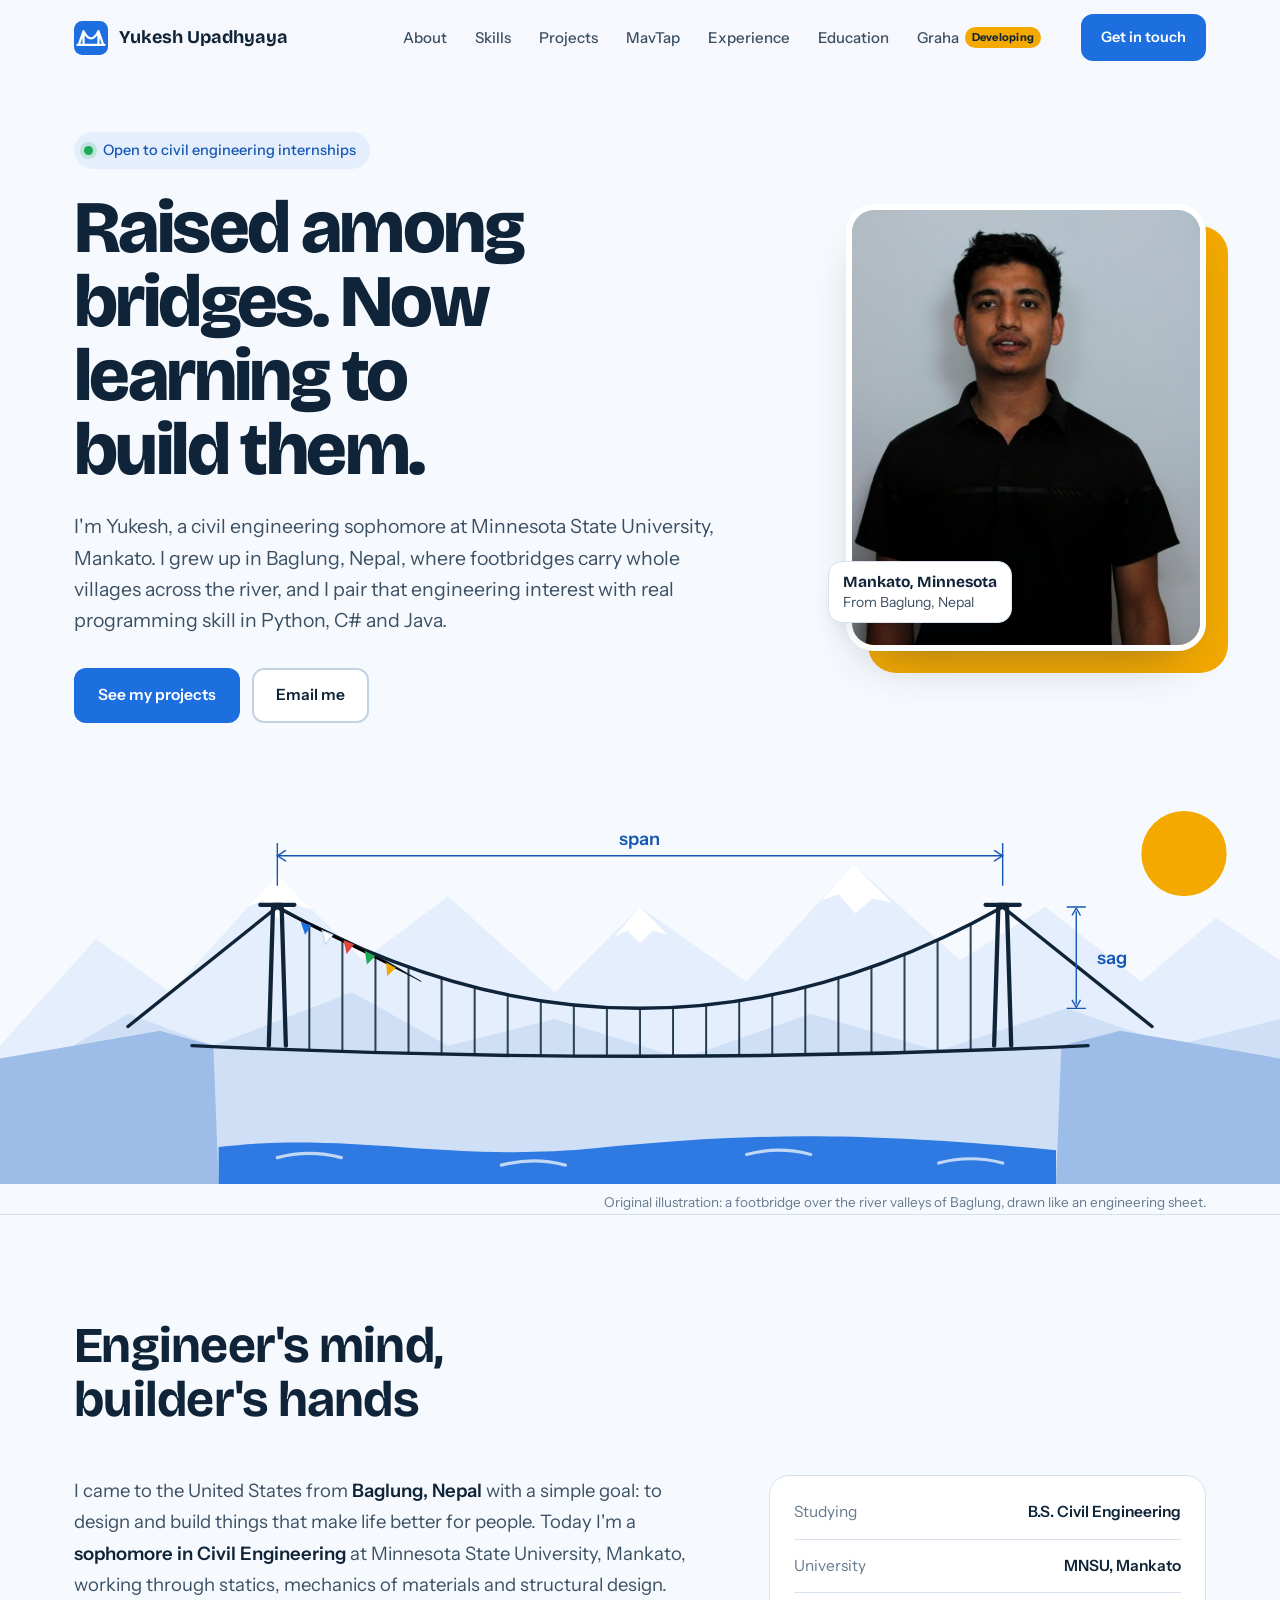
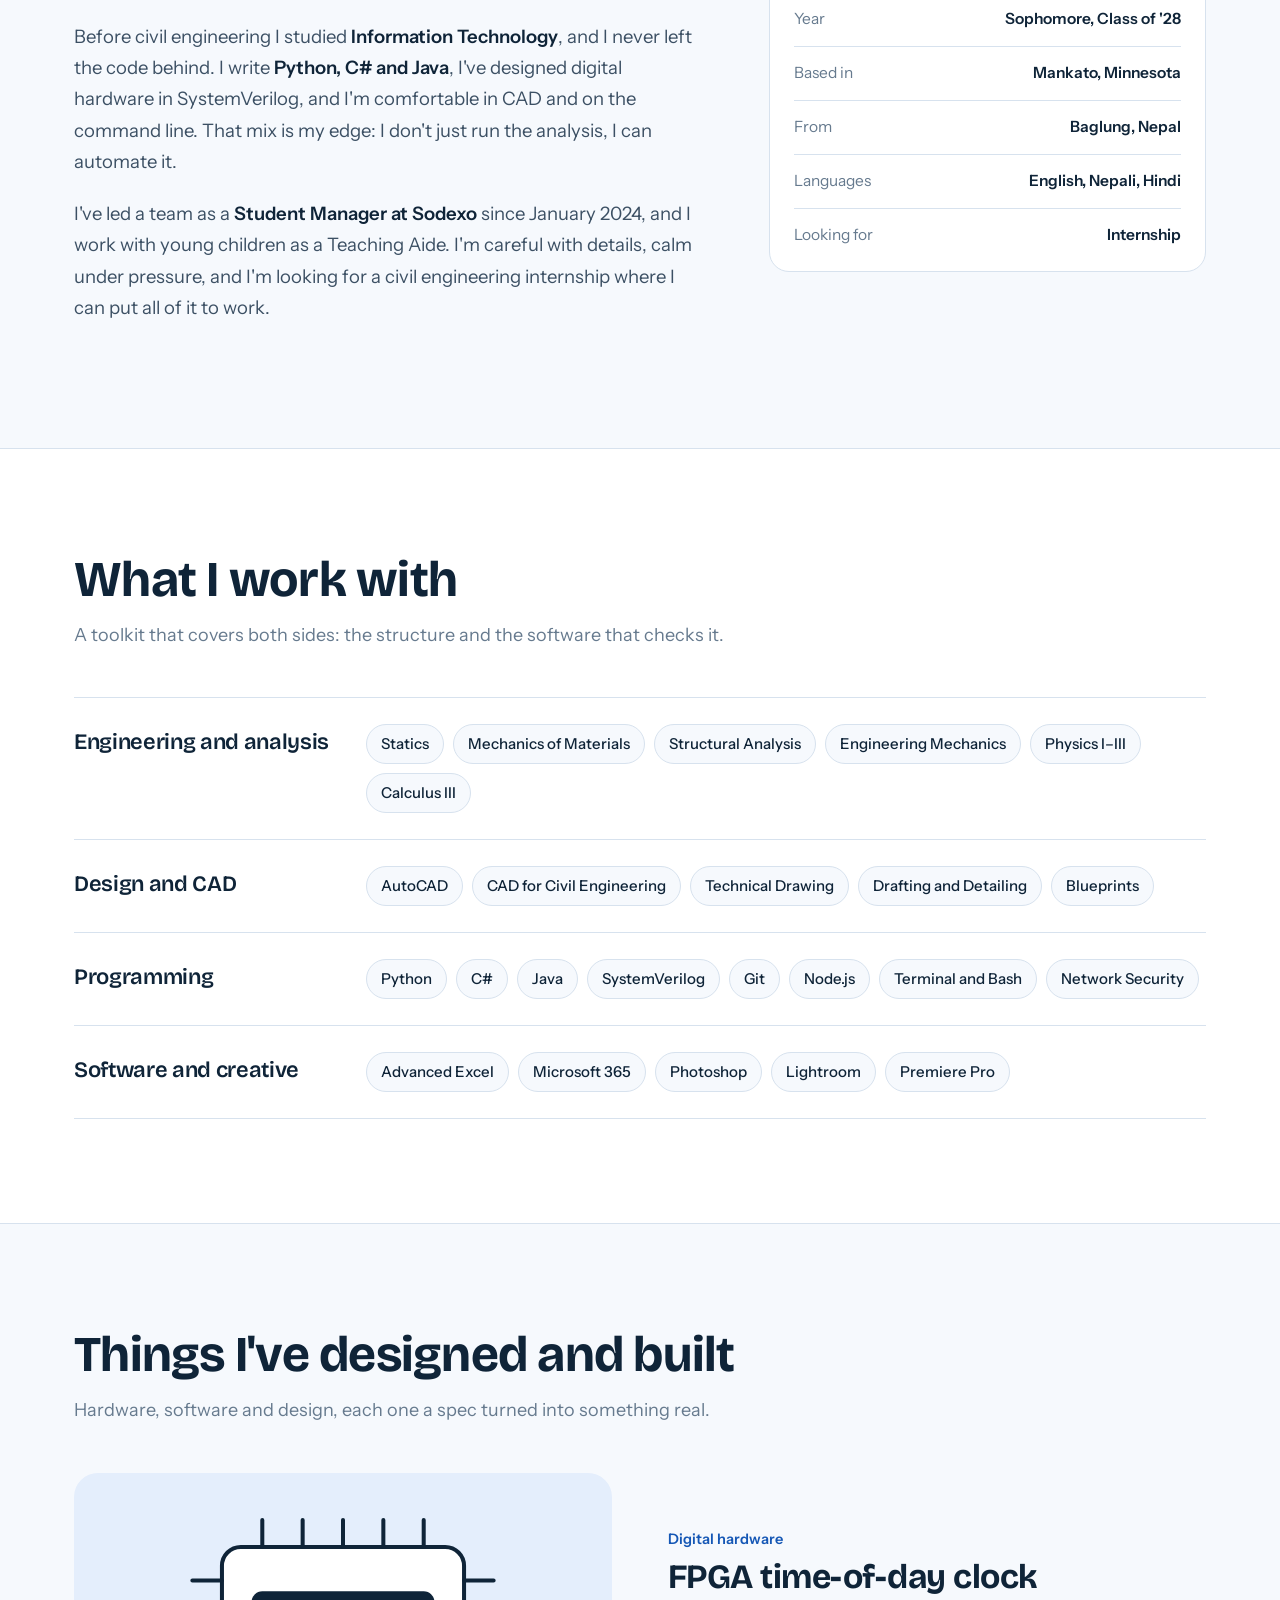
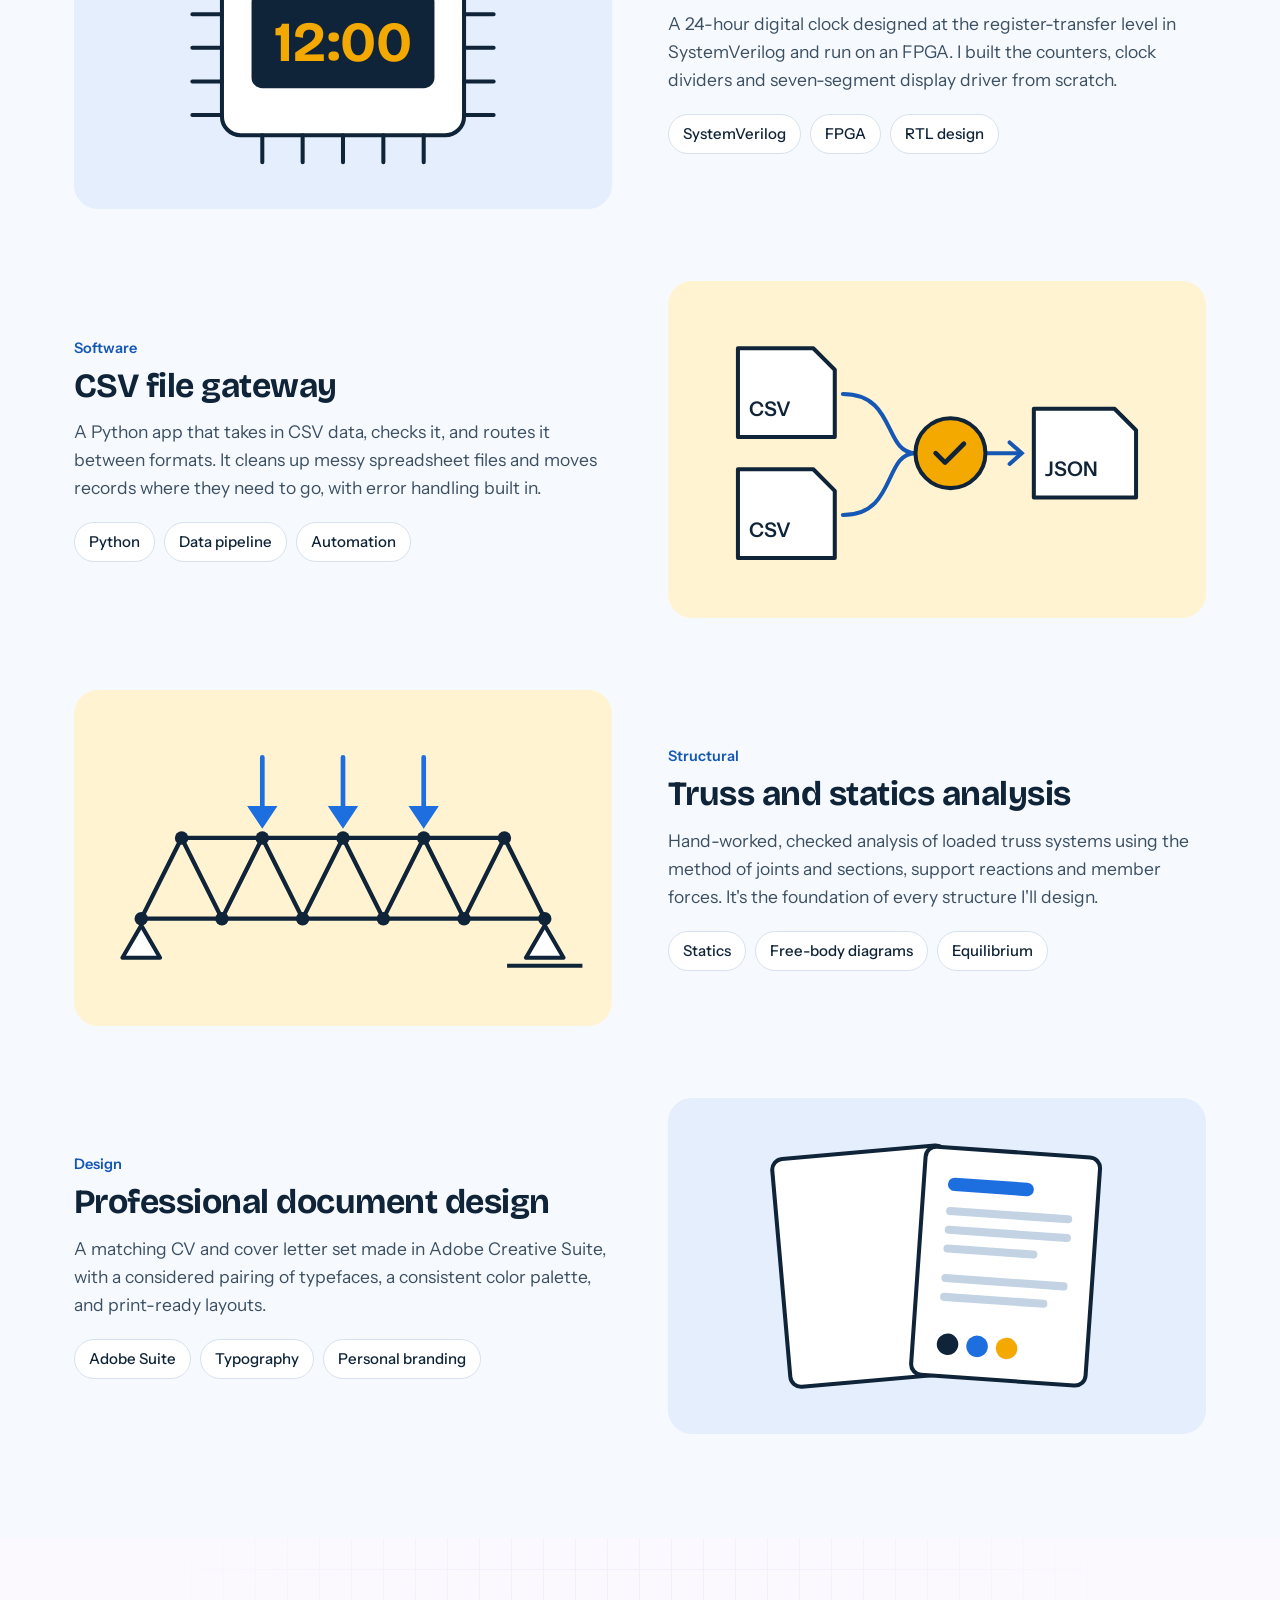
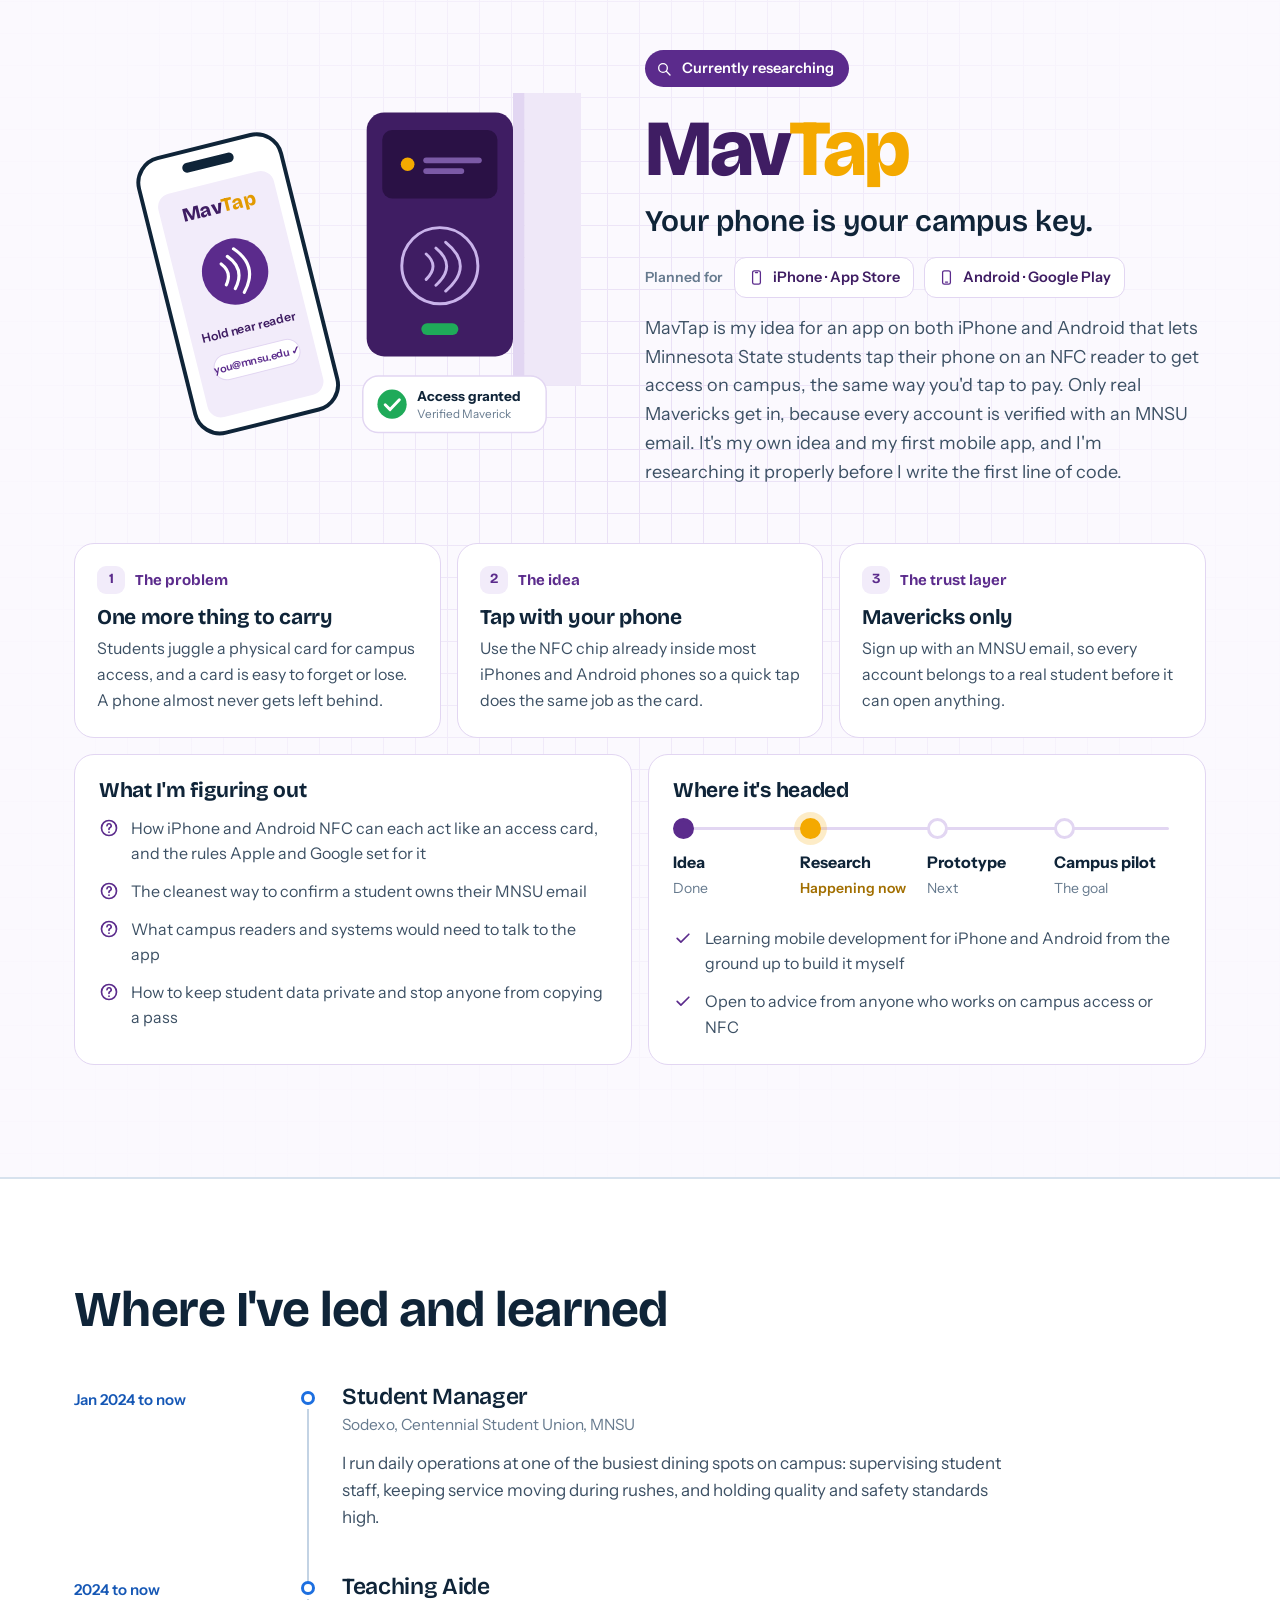
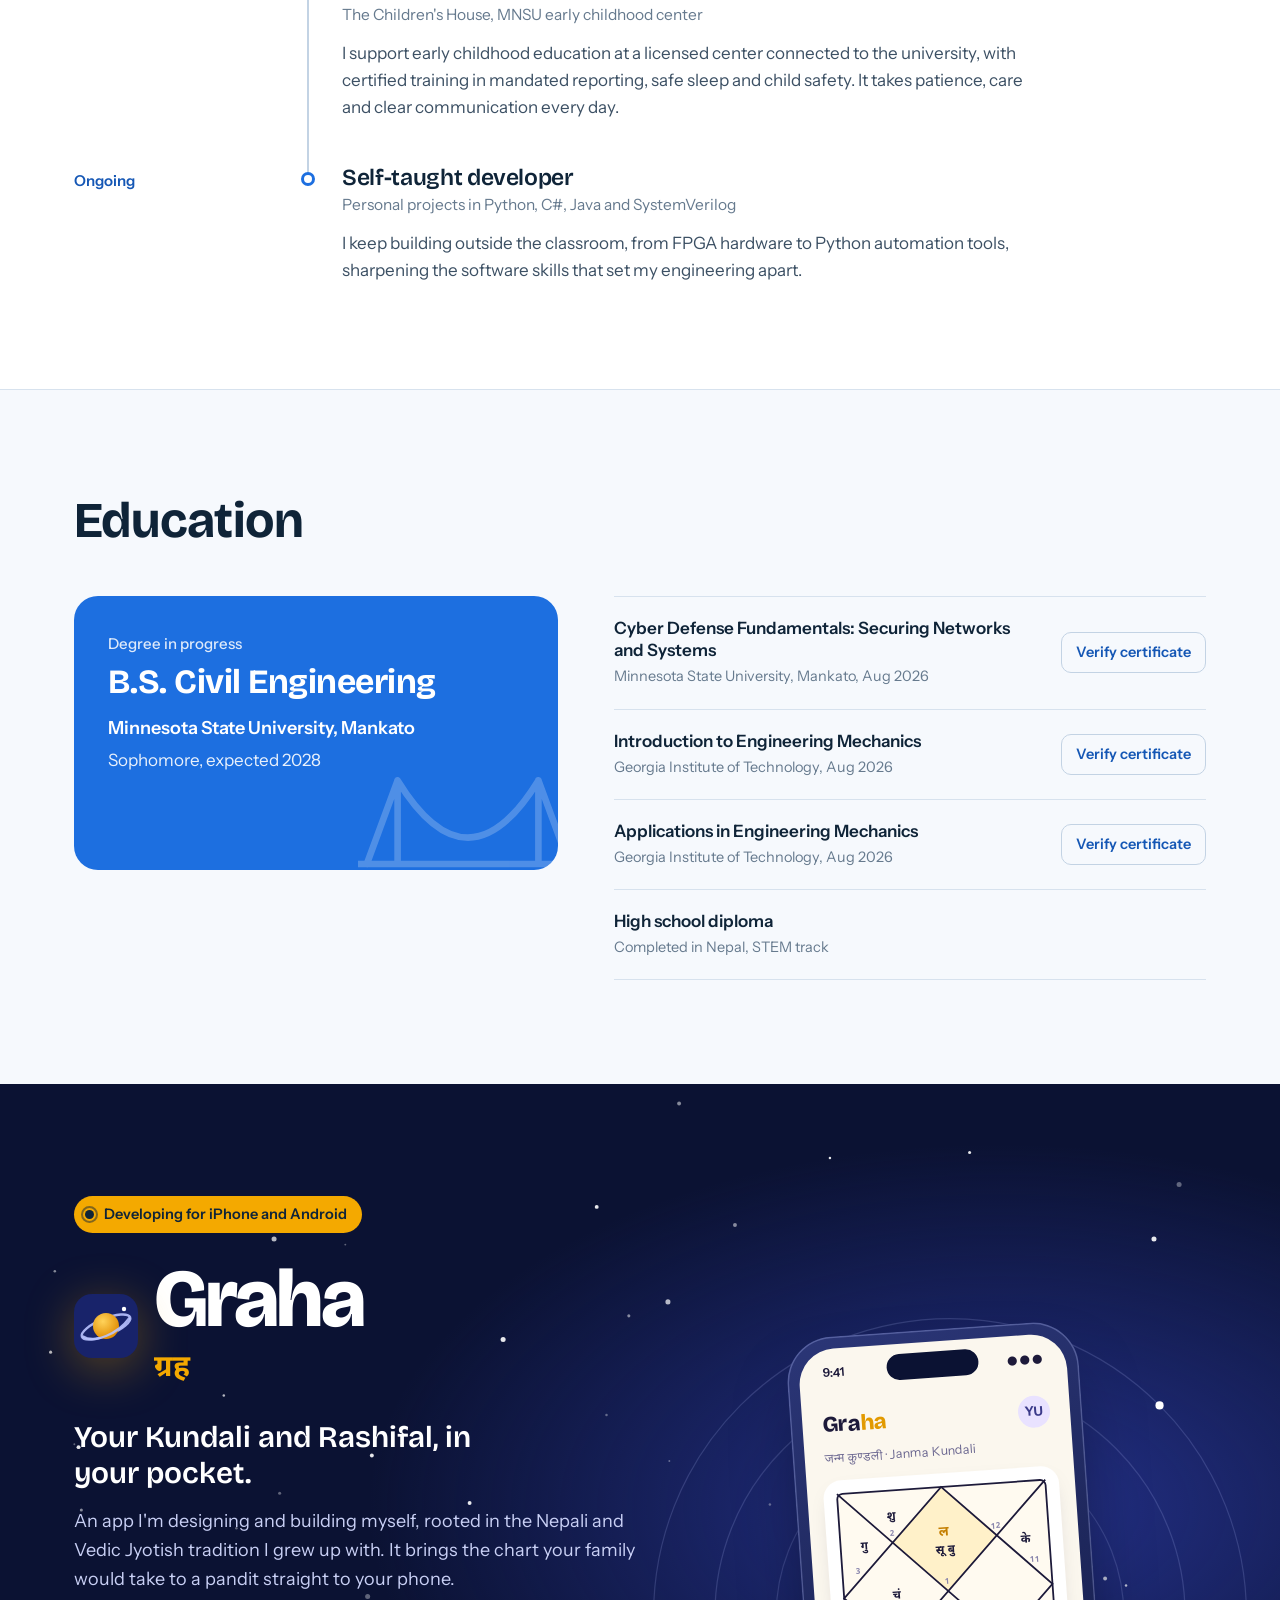
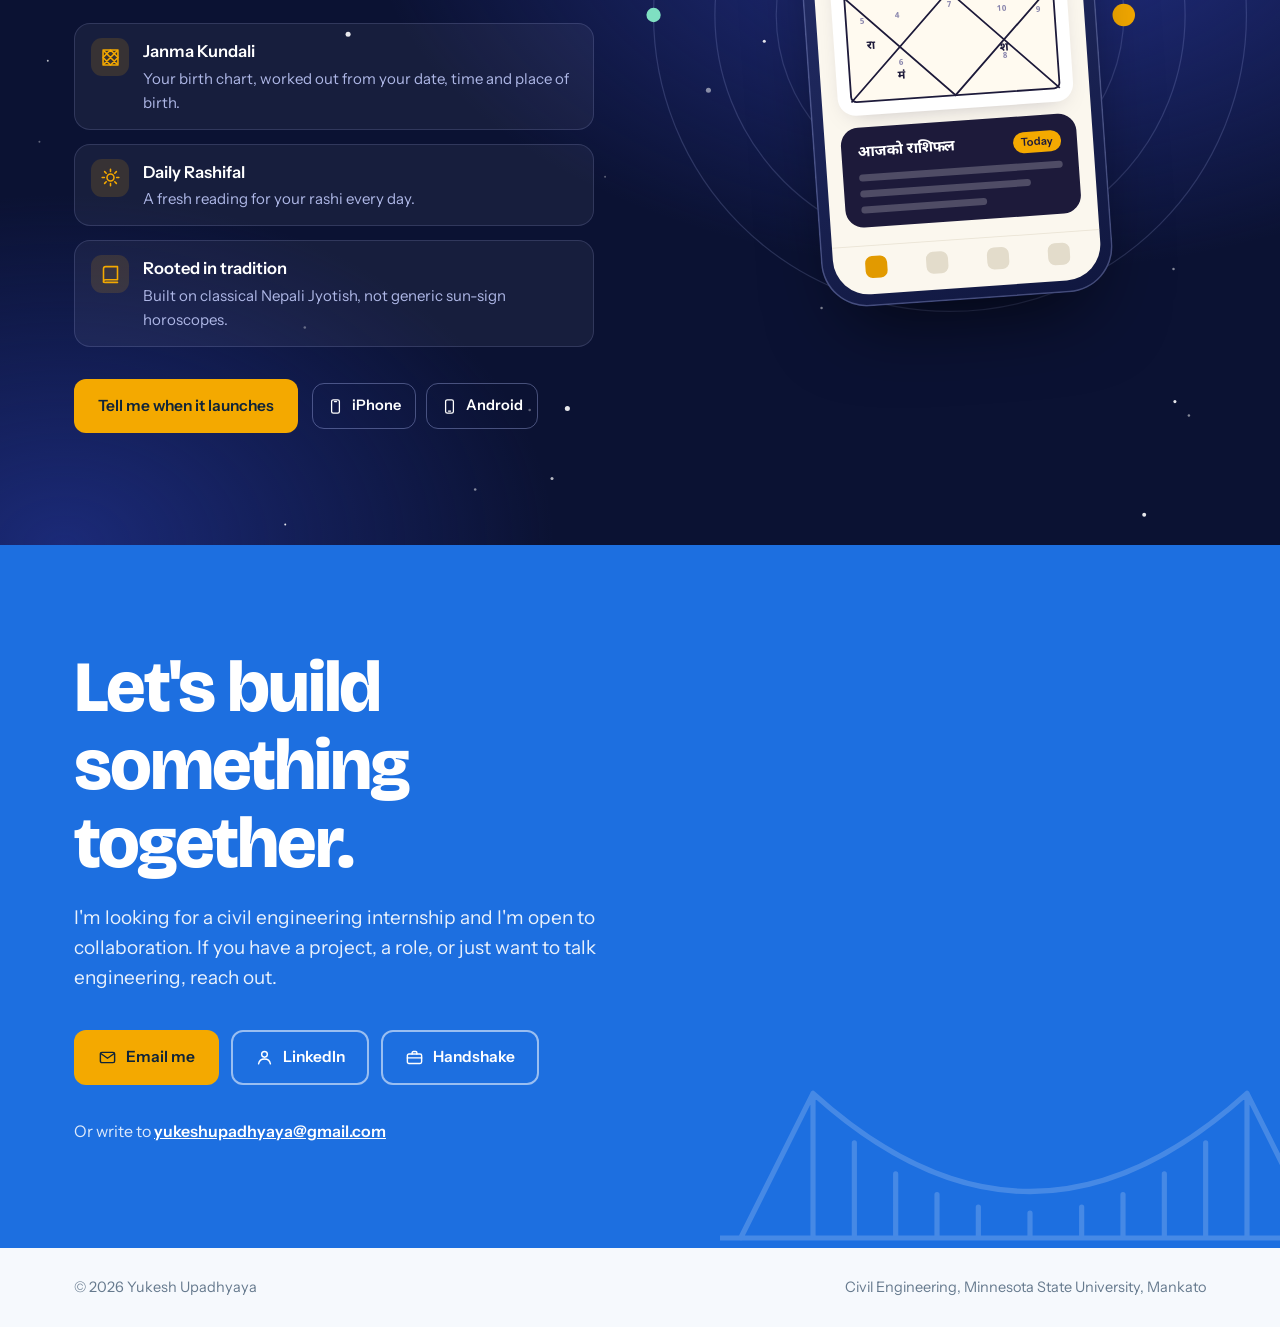
==== commit 418ddd1c: "Graha Developing badge, MavTap iOS and Android" ====
--- a/index.html
+++ b/index.html
@@ -246,6 +246,10 @@
   .mav h2 span{color:var(--gold)}
   .mav .m-tag{font-family:var(--display);font-size:clamp(22px,2.4vw,30px);font-weight:600;color:var(--ink);margin-top:14px;line-height:1.2}
   .mav .m-lead{margin-top:16px;font-size:18px;max-width:52ch}
+  .m-stores{display:flex;flex-wrap:wrap;align-items:center;gap:10px;margin-top:18px}
+  .m-stores .lbl{font-size:14px;font-weight:600;color:var(--muted);margin-right:2px}
+  .m-stores .st{display:inline-flex;align-items:center;gap:8px;font-size:14.5px;font-weight:600;color:var(--mp-deep);background:var(--white);border:1.5px solid var(--mp-line);padding:8px 13px;border-radius:12px}
+  .m-stores svg{width:17px;height:17px;fill:none;stroke:var(--mp);stroke-width:1.8;stroke-linecap:round;stroke-linejoin:round}
   .pitch{display:grid;grid-template-columns:repeat(3,1fr);gap:16px;margin-top:56px}
   .pitch > div{background:var(--white);border:1px solid var(--mp-line);border-radius:20px;padding:22px 22px 24px}
   .pitch .n{font-family:var(--display);font-weight:700;font-size:15px;color:var(--mp);display:flex;align-items:center;gap:10px}
@@ -330,7 +334,7 @@
     </a>
     <nav class="links" aria-label="Sections">
       <a href="#about">About</a><a href="#skills">Skills</a><a href="#projects">Projects</a>
-      <a href="#mavtap">MavTap</a><a href="#experience">Experience</a><a href="#education">Education</a><a href="#graha" class="new">Graha <i>New</i></a>
+      <a href="#mavtap">MavTap</a><a href="#experience">Experience</a><a href="#education">Education</a><a href="#graha" class="new">Graha <i>Developing</i></a>
     </nav>
     <a class="btn btn-sky" href="#contact">Get in touch</a>
     <button class="burger" id="burger" aria-label="Open menu" aria-controls="mobileMenu" aria-expanded="false">
@@ -339,7 +343,7 @@
   </div>
   <nav class="mobile-menu" id="mobileMenu" aria-label="Sections">
     <a href="#about">About</a><a href="#skills">Skills</a><a href="#projects">Projects</a>
-    <a href="#mavtap">MavTap (research)</a><a href="#experience">Experience</a><a href="#education">Education</a><a href="#graha">Graha (coming soon)</a><a href="#contact">Contact</a>
+    <a href="#mavtap">MavTap (research)</a><a href="#experience">Experience</a><a href="#education">Education</a><a href="#graha">Graha (developing)</a><a href="#contact">Contact</a>
   </nav>
 </header>
 
@@ -583,13 +587,14 @@
         <span class="research"><svg viewBox="0 0 24 24"><circle cx="10.5" cy="10.5" r="6.5"/><path d="M15.5 15.5L21 21"/></svg>Currently researching</span>
         <h2 id="mav-title">Mav<span>Tap</span></h2>
         <p class="m-tag">Your phone is your campus key.</p>
-        <p class="m-lead">MavTap is my idea for an Android app that lets Minnesota State students tap their phone on an NFC reader to get access on campus, the same way you'd tap to pay. Only real Mavericks get in, because every account is verified with an MNSU email. It's my own idea and my first Android project, and I'm researching it properly before I write the first line of code.</p>
+        <div class="m-stores"><span class="lbl">Planned for</span><span class="st"><svg viewBox="0 0 24 24"><rect x="6.5" y="2.5" width="11" height="19" rx="2.5"/><path d="M10.5 5h3"/></svg>iPhone · App Store</span><span class="st"><svg viewBox="0 0 24 24"><rect x="6.5" y="2.5" width="11" height="19" rx="2.5"/><path d="M10.5 18.5h3"/></svg>Android · Google Play</span></div>
+        <p class="m-lead">MavTap is my idea for an app on both iPhone and Android that lets Minnesota State students tap their phone on an NFC reader to get access on campus, the same way you'd tap to pay. Only real Mavericks get in, because every account is verified with an MNSU email. It's my own idea and my first mobile app, and I'm researching it properly before I write the first line of code.</p>
       </div>
     </div>
 
     <div class="pitch">
       <div><div class="n"><i>1</i>The problem</div><h3>One more thing to carry</h3><p>Students juggle a physical card for campus access, and a card is easy to forget or lose. A phone almost never gets left behind.</p></div>
-      <div><div class="n"><i>2</i>The idea</div><h3>Tap with your phone</h3><p>Use the NFC chip already inside Android phones so a quick tap does the same job as the card.</p></div>
+      <div><div class="n"><i>2</i>The idea</div><h3>Tap with your phone</h3><p>Use the NFC chip already inside most iPhones and Android phones so a quick tap does the same job as the card.</p></div>
       <div><div class="n"><i>3</i>The trust layer</div><h3>Mavericks only</h3><p>Sign up with an MNSU email, so every account belongs to a real student before it can open anything.</p></div>
     </div>
 
@@ -597,7 +602,7 @@
       <div class="m-card">
         <h3>What I'm figuring out</h3>
         <ul>
-          <li><svg viewBox="0 0 24 24"><circle cx="12" cy="12" r="9"/><path d="M9.6 9.3a2.5 2.5 0 1 1 3.4 2.4c-.6.3-1 .8-1 1.5v.6M12 16.8v.2"/></svg><span>How Android's built-in NFC can act like an access card when you tap a reader</span></li>
+          <li><svg viewBox="0 0 24 24"><circle cx="12" cy="12" r="9"/><path d="M9.6 9.3a2.5 2.5 0 1 1 3.4 2.4c-.6.3-1 .8-1 1.5v.6M12 16.8v.2"/></svg><span>How iPhone and Android NFC can each act like an access card, and the rules Apple and Google set for it</span></li>
           <li><svg viewBox="0 0 24 24"><circle cx="12" cy="12" r="9"/><path d="M9.6 9.3a2.5 2.5 0 1 1 3.4 2.4c-.6.3-1 .8-1 1.5v.6M12 16.8v.2"/></svg><span>The cleanest way to confirm a student owns their MNSU email</span></li>
           <li><svg viewBox="0 0 24 24"><circle cx="12" cy="12" r="9"/><path d="M9.6 9.3a2.5 2.5 0 1 1 3.4 2.4c-.6.3-1 .8-1 1.5v.6M12 16.8v.2"/></svg><span>What campus readers and systems would need to talk to the app</span></li>
           <li><svg viewBox="0 0 24 24"><circle cx="12" cy="12" r="9"/><path d="M9.6 9.3a2.5 2.5 0 1 1 3.4 2.4c-.6.3-1 .8-1 1.5v.6M12 16.8v.2"/></svg><span>How to keep student data private and stop anyone from copying a pass</span></li>
@@ -612,7 +617,7 @@
           <div><b>Campus pilot</b><span>The goal</span></div>
         </div>
         <ul style="margin-top:26px">
-          <li><svg viewBox="0 0 24 24"><path d="M5 12.5l4.5 4.5L19 7.5"/></svg><span>Learning Android development from the ground up to build it myself</span></li>
+          <li><svg viewBox="0 0 24 24"><path d="M5 12.5l4.5 4.5L19 7.5"/></svg><span>Learning mobile development for iPhone and Android from the ground up to build it myself</span></li>
           <li><svg viewBox="0 0 24 24"><path d="M5 12.5l4.5 4.5L19 7.5"/></svg><span>Open to advice from anyone who works on campus access or NFC</span></li>
         </ul>
       </div>
@@ -668,7 +673,7 @@
   <svg class="stars" viewBox="0 0 1200 760" preserveAspectRatio="xMidYMid slice" aria-hidden="true"><g fill="#fff"><circle cx="389" cy="115" r="0.7" opacity="0.35"/><circle cx="986" cy="72" r="1.8" opacity="0.35"/><circle cx="1092" cy="163" r="0.7" opacity="0.9"/><circle cx="502" cy="183" r="1.8" opacity="0.9"/><circle cx="71" cy="430" r="0.9" opacity="0.35"/><circle cx="693" cy="301" r="0.9" opacity="0.35"/><circle cx="668" cy="101" r="1.4" opacity="0.5"/><circle cx="649" cy="434" r="1.8" opacity="0.5"/><circle cx="124" cy="434" r="0.9" opacity="0.7"/><circle cx="117" cy="541" r="1.8" opacity="0.35"/><circle cx="743" cy="377" r="1.8" opacity="0.9"/><circle cx="933" cy="354" r="1.4" opacity="0.7"/><circle cx="360" cy="604" r="0.9" opacity="0.35"/><circle cx="689" cy="399" r="1.1" opacity="0.9"/><circle cx="346" cy="745" r="0.7" opacity="0.9"/><circle cx="198" cy="260" r="1.4" opacity="0.9"/><circle cx="47" cy="508" r="1.8" opacity="0.7"/><circle cx="408" cy="266" r="1.4" opacity="0.9"/><circle cx="83" cy="71" r="1.1" opacity="0.9"/><circle cx="836" cy="49" r="1.1" opacity="0.9"/><circle cx="342" cy="293" r="1.1" opacity="0.35"/><circle cx="1129" cy="270" r="1.8" opacity="0.35"/><circle cx="592" cy="166" r="1.1" opacity="0.5"/><circle cx="886" cy="302" r="1.4" opacity="0.35"/><circle cx="200" cy="305" r="1.1" opacity="0.5"/><circle cx="983" cy="657" r="1.1" opacity="0.9"/><circle cx="1184" cy="519" r="1.4" opacity="0.5"/><circle cx="181" cy="134" r="0.9" opacity="0.5"/><circle cx="14" cy="632" r="0.9" opacity="0.7"/><circle cx="338" cy="111" r="1.8" opacity="0.7"/><circle cx="732" cy="242" r="0.9" opacity="0.35"/><circle cx="548" cy="662" r="1.8" opacity="0.9"/><circle cx="478" cy="300" r="1.4" opacity="0.9"/><circle cx="75" cy="51" r="0.9" opacity="0.9"/><circle cx="195" cy="258" r="0.7" opacity="0.35"/><circle cx="0" cy="115" r="0.7" opacity="0.7"/><circle cx="736" cy="53" r="0.9" opacity="0.9"/><circle cx="178" cy="192" r="1.1" opacity="0.7"/><circle cx="569" cy="88" r="1.4" opacity="0.9"/><circle cx="576" cy="237" r="0.9" opacity="0.35"/><circle cx="900" cy="563" r="1.4" opacity="0.5"/><circle cx="620" cy="156" r="1.8" opacity="0.7"/><circle cx="176" cy="413" r="0.7" opacity="0.7"/><circle cx="1174" cy="656" r="1.1" opacity="0.7"/><circle cx="1090" cy="270" r="0.9" opacity="0.7"/><circle cx="764" cy="466" r="0.9" opacity="0.5"/><circle cx="982" cy="562" r="0.9" opacity="0.5"/><circle cx="621" cy="270" r="0.7" opacity="0.35"/><circle cx="948" cy="359" r="0.9" opacity="0.7"/><circle cx="537" cy="712" r="1.1" opacity="0.7"/><circle cx="97" cy="78" r="1.4" opacity="0.5"/><circle cx="405" cy="367" r="1.8" opacity="0.35"/><circle cx="575" cy="496" r="0.7" opacity="0.35"/><circle cx="1092" cy="595" r="0.9" opacity="0.9"/><circle cx="1067" cy="330" r="1.1" opacity="0.35"/><circle cx="961" cy="738" r="1.4" opacity="0.9"/><circle cx="482" cy="720" r="0.9" opacity="0.5"/><circle cx="1192" cy="21" r="1.8" opacity="0.9"/><circle cx="968" cy="111" r="1.8" opacity="0.9"/><circle cx="789" cy="266" r="1.8" opacity="0.5"/><circle cx="26" cy="608" r="0.7" opacity="0.5"/><circle cx="521" cy="663" r="0.9" opacity="0.35"/><circle cx="302" cy="223" r="0.9" opacity="0.7"/><circle cx="311" cy="318" r="0.9" opacity="0.35"/><circle cx="1092" cy="269" r="1.4" opacity="0.9"/><circle cx="993" cy="667" r="0.9" opacity="0.5"/><circle cx="628" cy="14" r="1.4" opacity="0.5"/><circle cx="730" cy="590" r="0.9" opacity="0.5"/><circle cx="170" cy="471" r="0.7" opacity="0.35"/><circle cx="391" cy="394" r="1.8" opacity="0.9"/></g></svg>
   <div class="wrap">
     <div>
-      <span class="soon"><span class="pulse"></span>Coming soon to iPhone and Android</span>
+      <span class="soon"><span class="pulse"></span>Developing for iPhone and Android</span>
       <div class="g-brand"><svg viewBox="0 0 64 64" aria-hidden="true"><defs><radialGradient id="gp" cx="38%" cy="32%" r="70%"><stop offset="0" stop-color="#ffd35a"/><stop offset="1" stop-color="#e08a00"/></radialGradient></defs><rect width="64" height="64" rx="18" fill="#18236a"/><ellipse cx="32" cy="33" rx="26" ry="8.5" fill="none" stroke="#b8c2ff" stroke-width="2.4" transform="rotate(-22 32 33)" opacity=".9"/><circle cx="32" cy="32" r="13" fill="url(#gp)"/><path d="M8.6 42.2 C 20 50, 44 40, 55.6 23.8" fill="none" stroke="#b8c2ff" stroke-width="2.4" transform="rotate(0)" opacity=".9"/><circle cx="50" cy="15" r="2.2" fill="#fff"/></svg>
         <div><h2 id="graha-title">Graha</h2><div class="g-dev" lang="ne">ग्रह</div></div>
       </div>
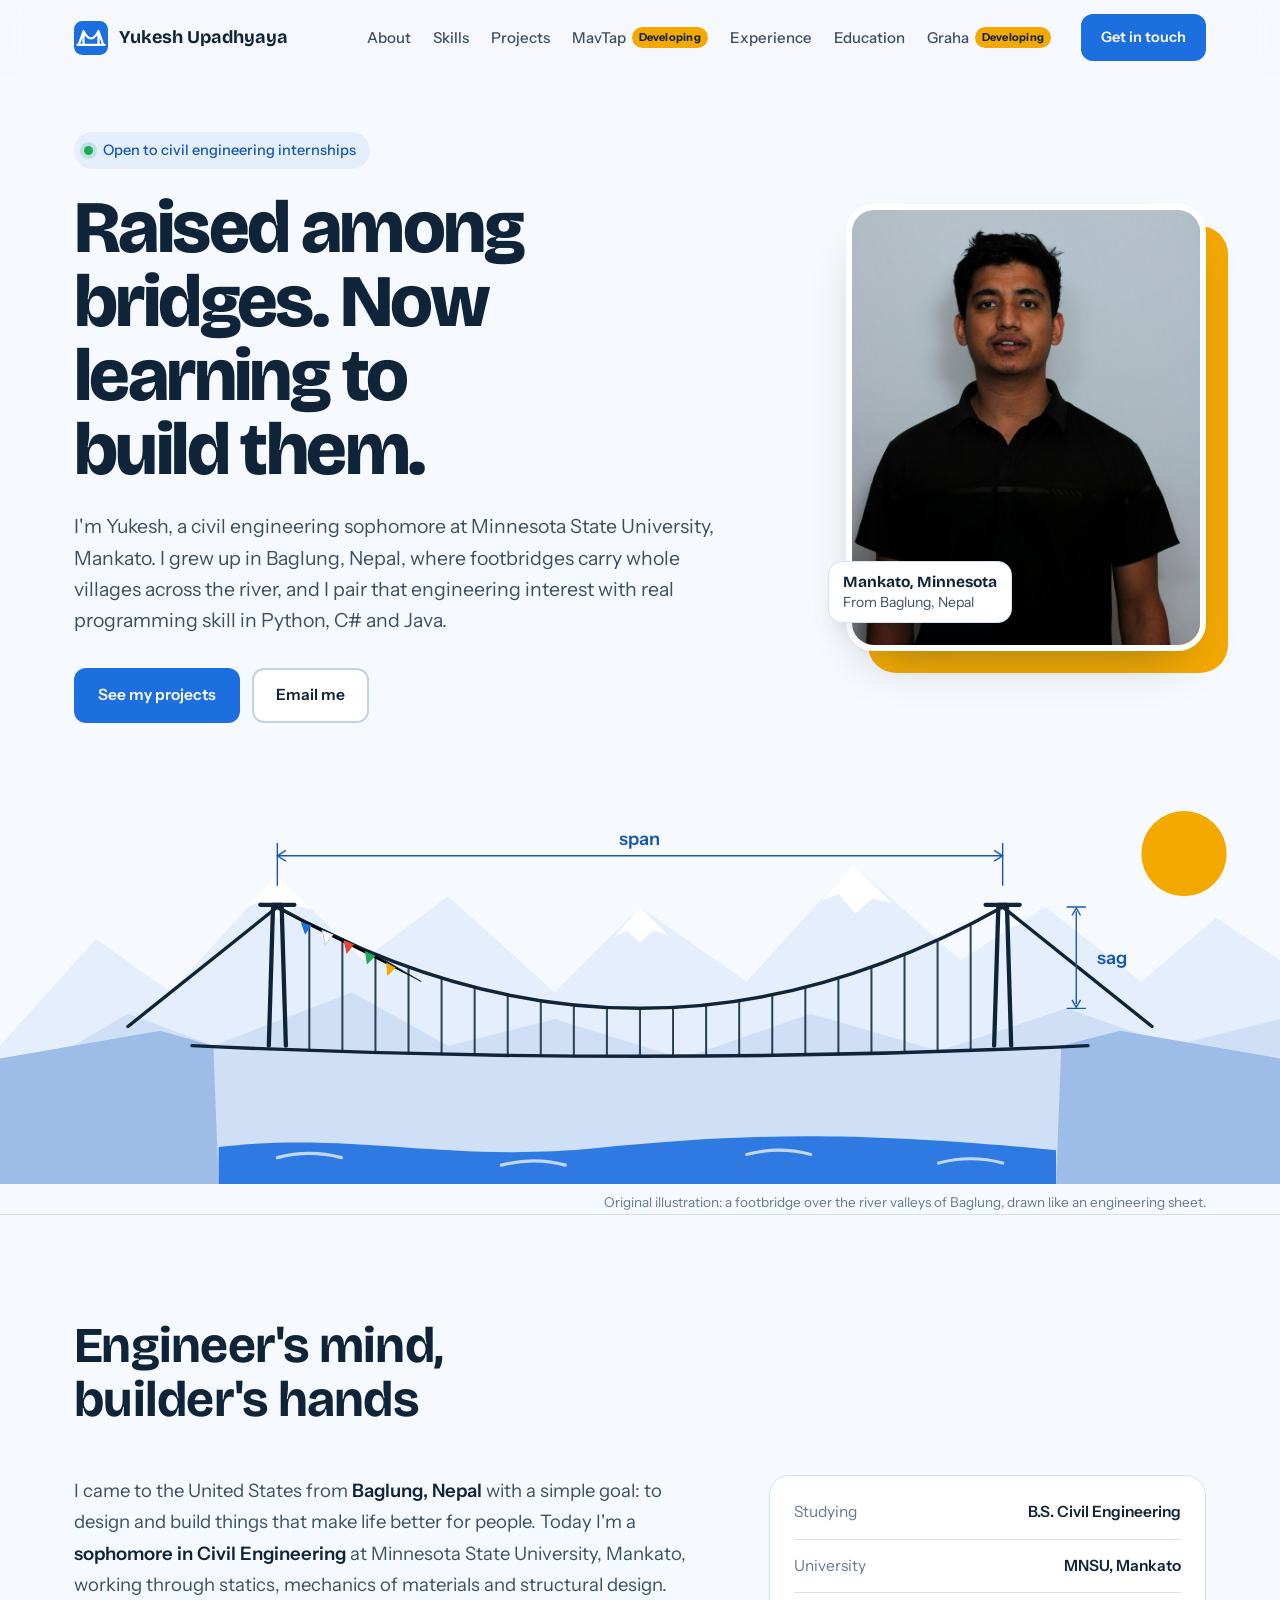
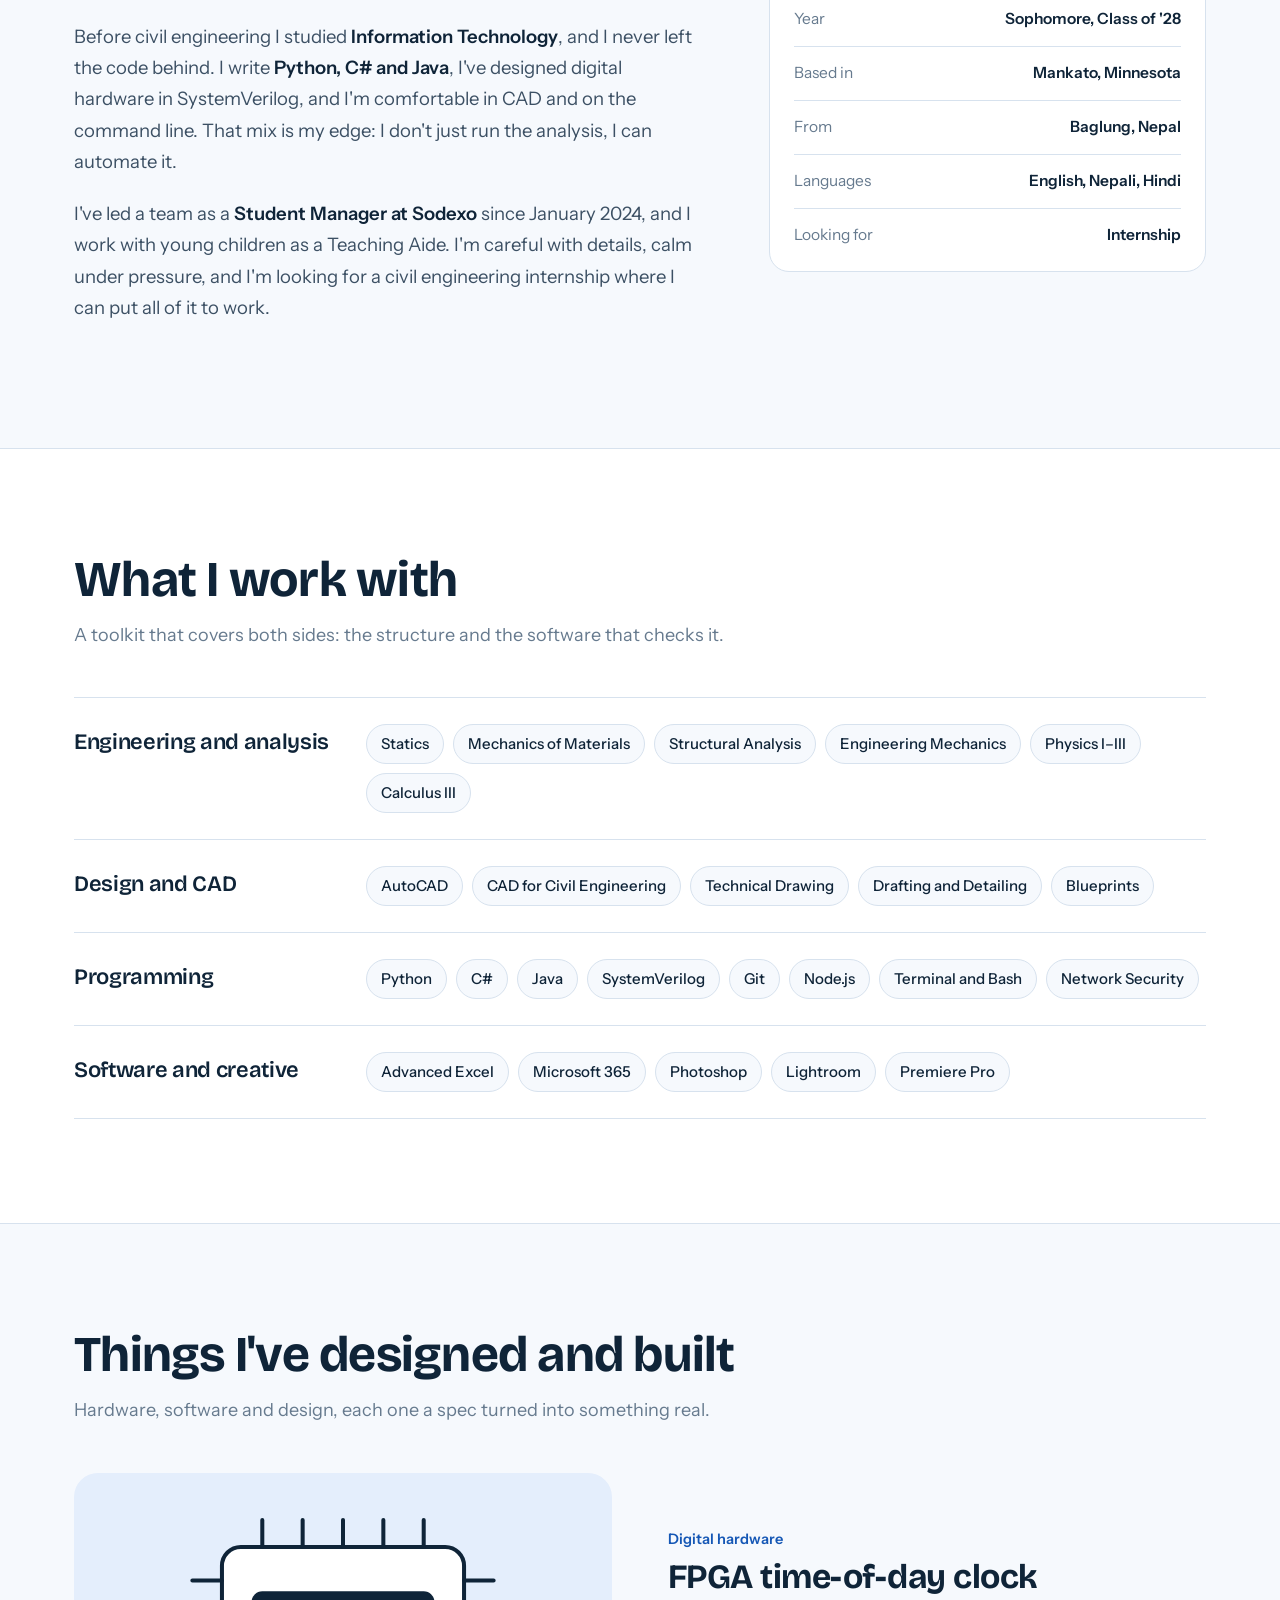
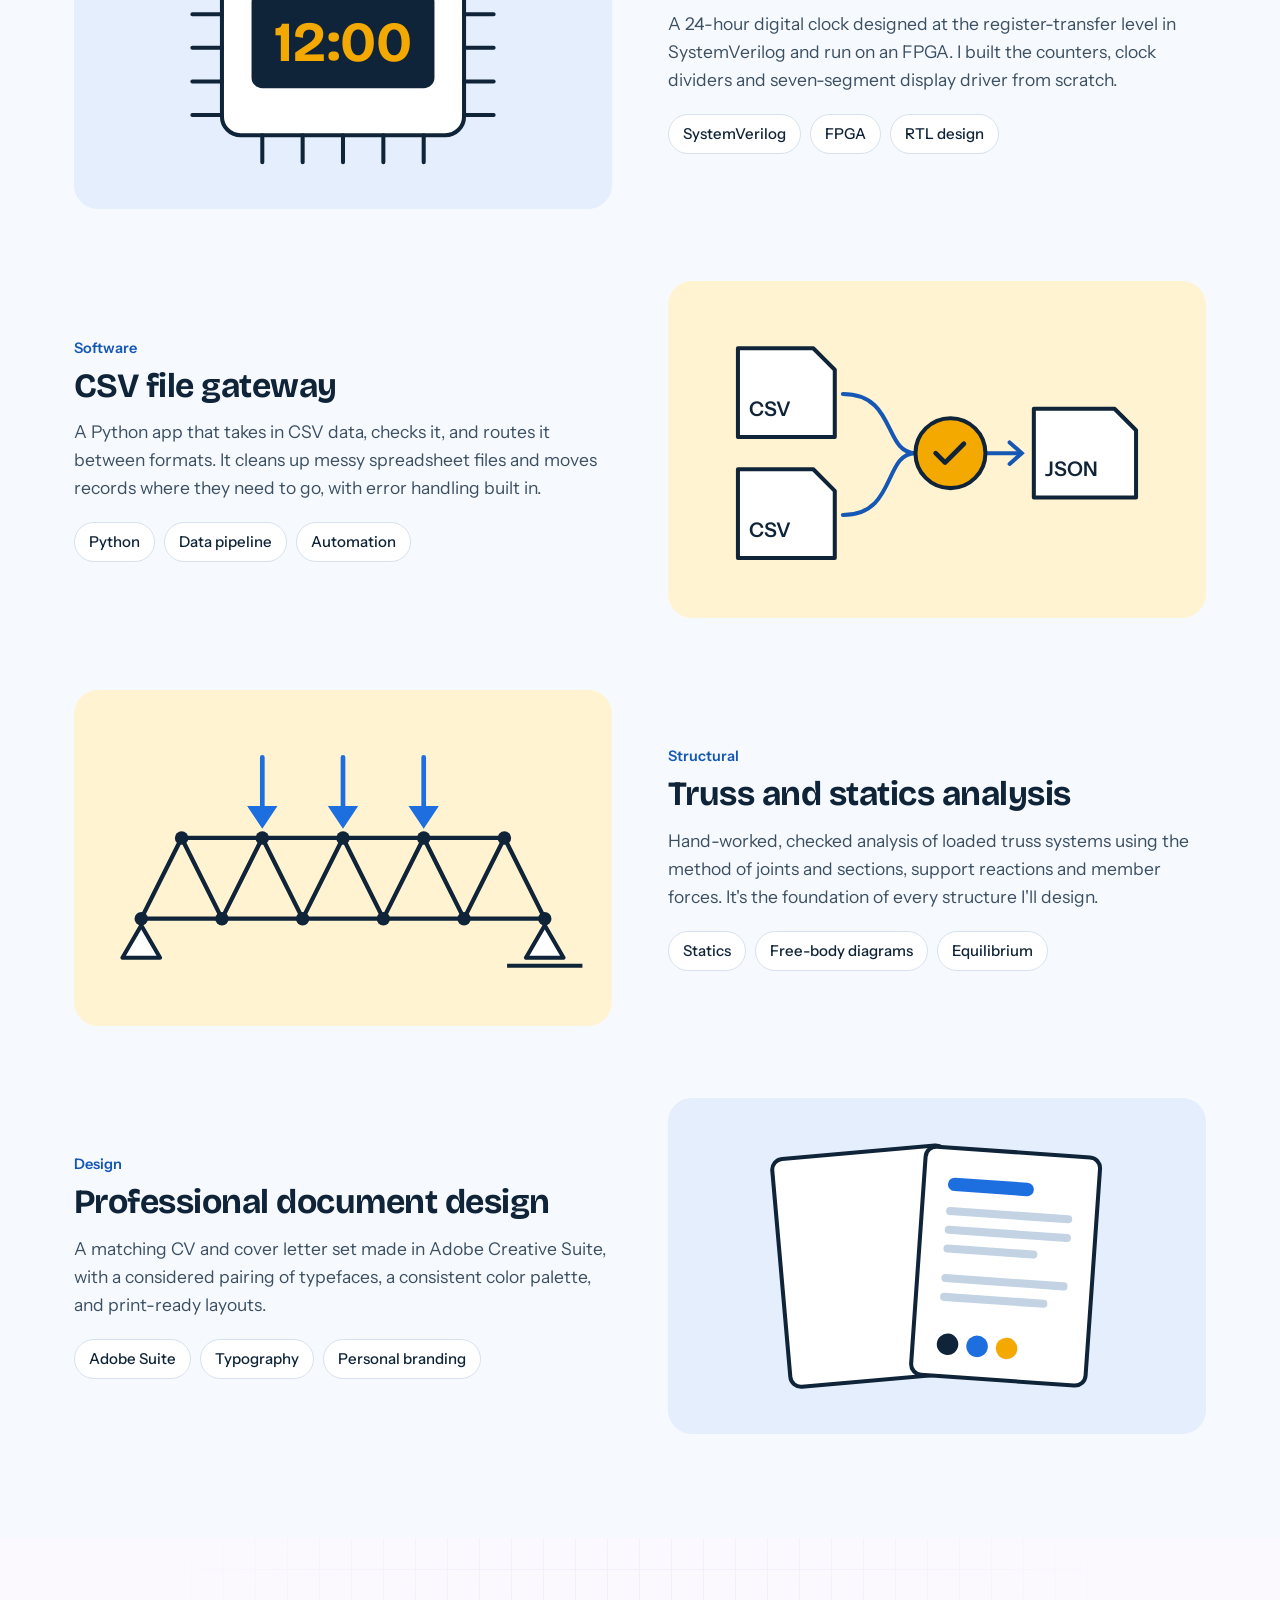
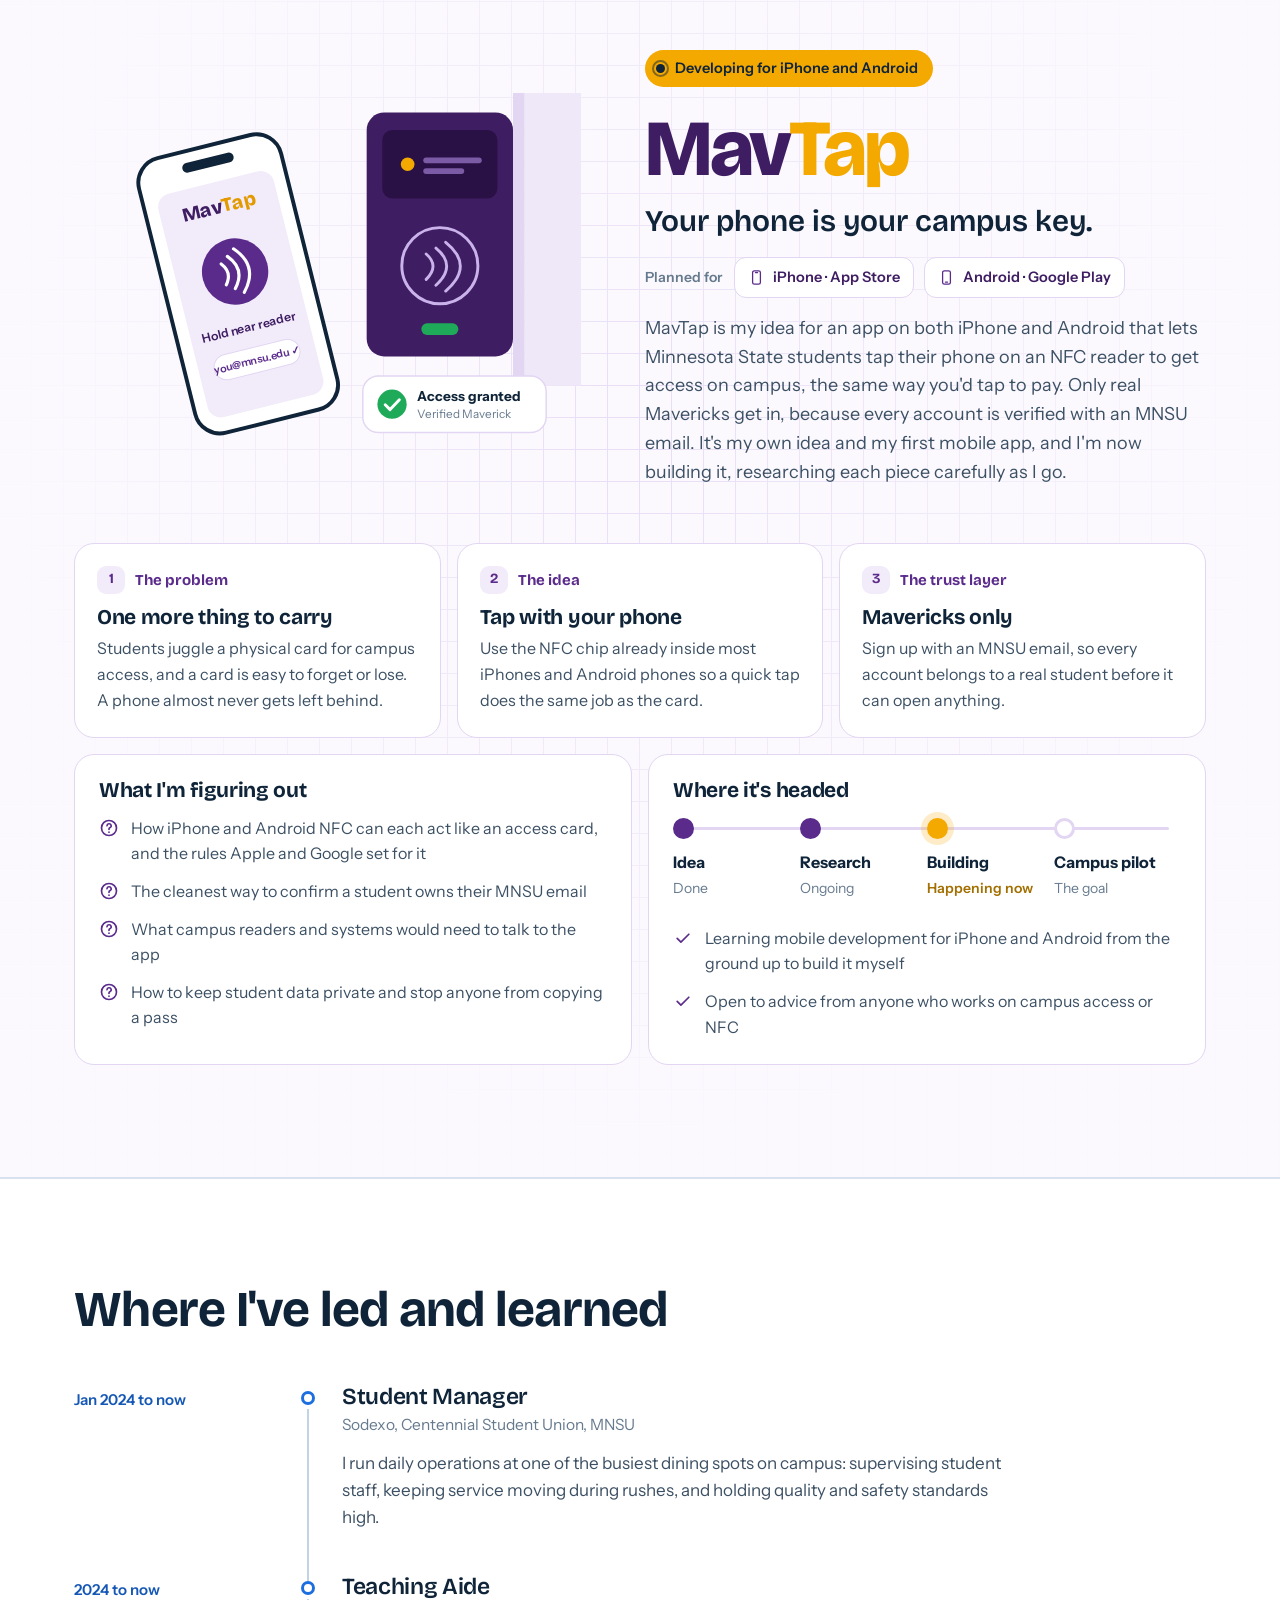
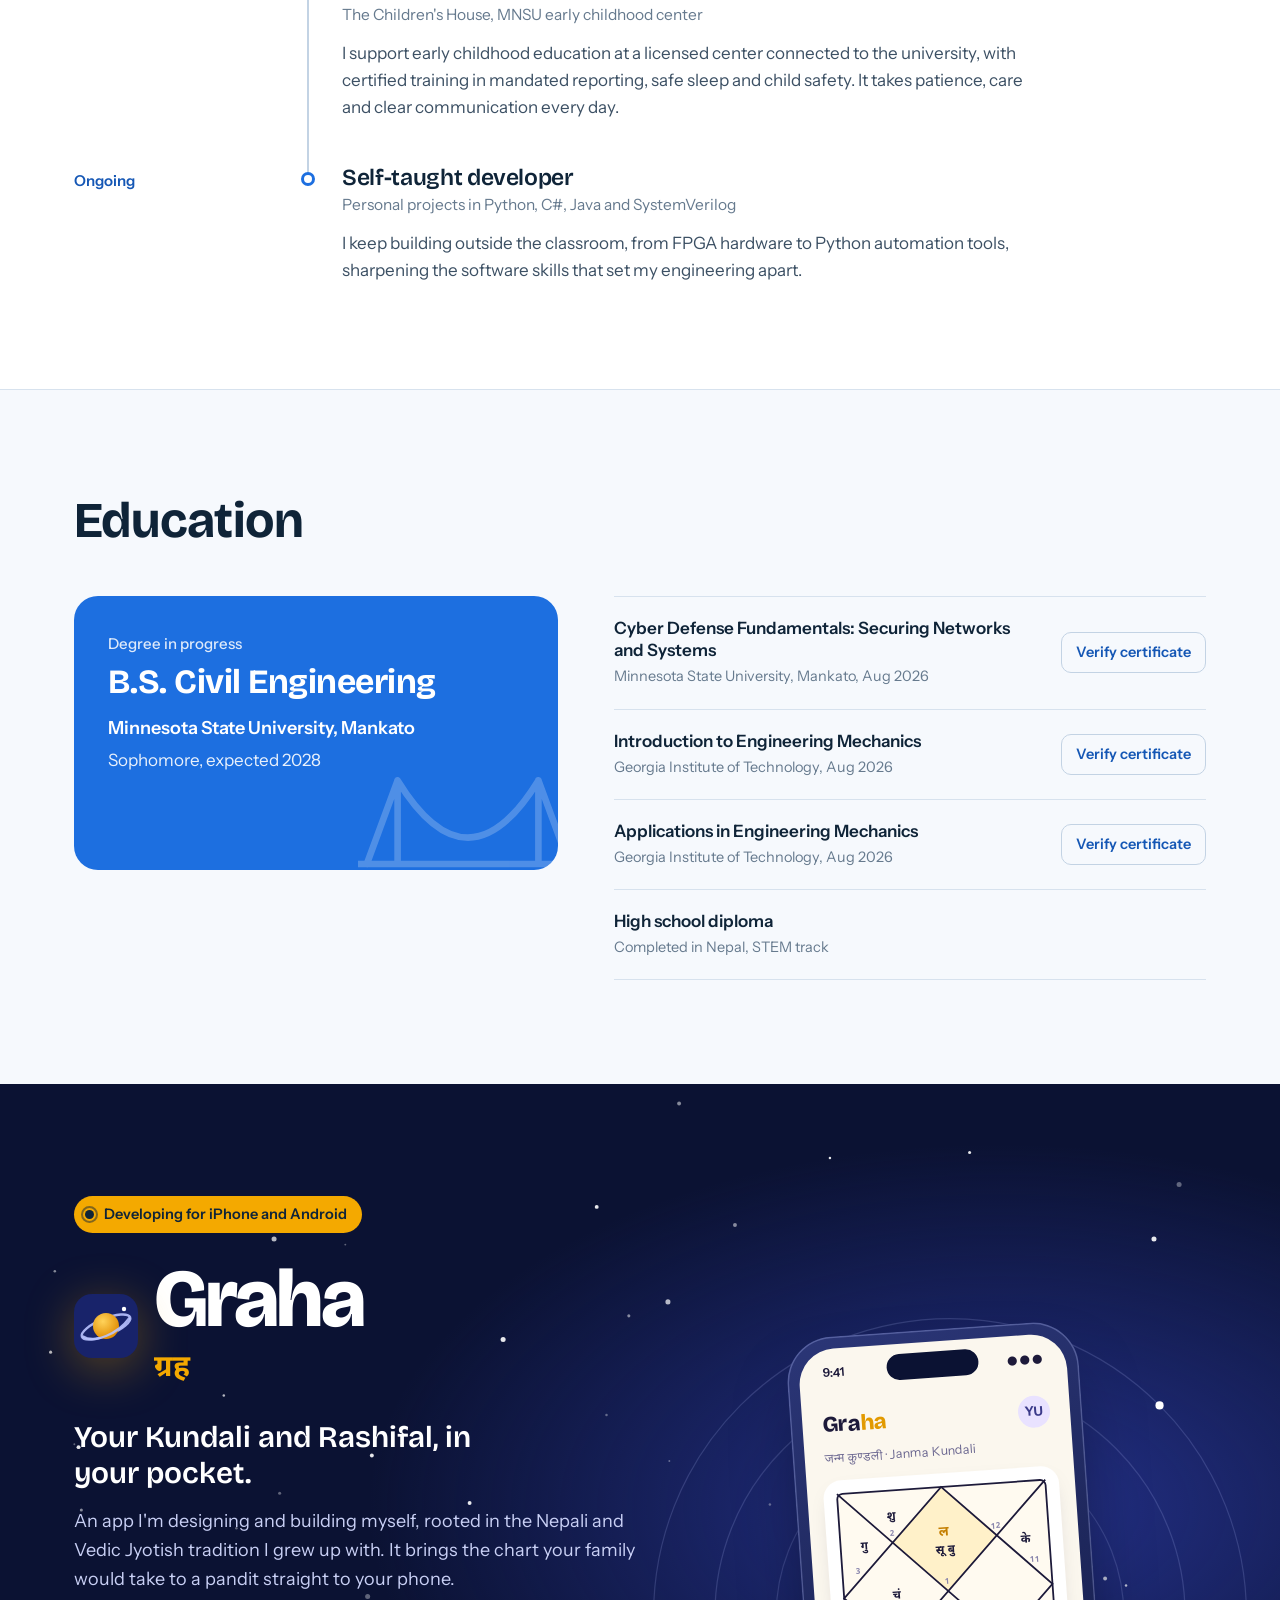
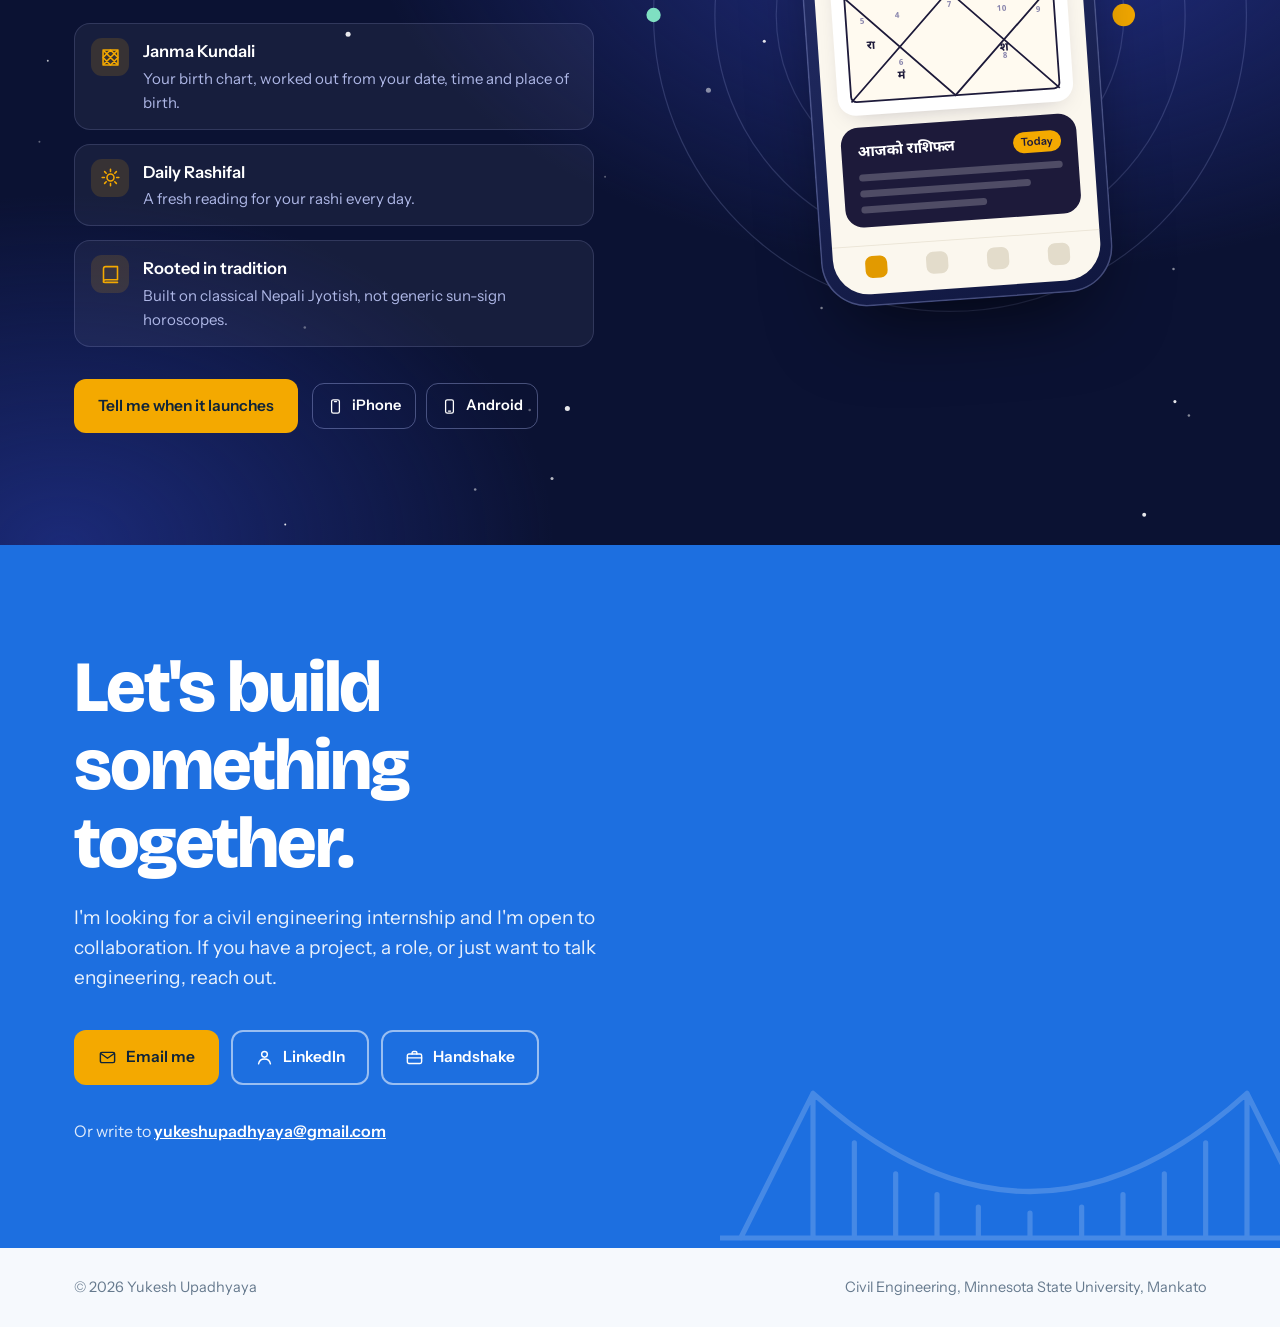
==== commit 5de8a6c6: "MavTap now Developing" ====
--- a/index.html
+++ b/index.html
@@ -43,11 +43,11 @@
   /* nav */
   .nav{position:sticky;top:0;z-index:40;background:rgba(246,249,253,.86);backdrop-filter:blur(12px);-webkit-backdrop-filter:blur(12px);border-bottom:1px solid transparent;transition:border-color .25s;padding-top:env(safe-area-inset-top,0px)}
   .nav.scrolled{border-bottom-color:var(--line)}
-  .nav-in{max-width:var(--maxw);margin:0 auto;padding:14px 24px;display:flex;align-items:center;gap:28px}
+  .nav-in{max-width:var(--maxw);margin:0 auto;padding:14px 24px;display:flex;align-items:center;gap:20px}
   .brand{display:flex;align-items:center;gap:11px;text-decoration:none;font-family:var(--display);font-weight:700;font-size:18px;color:var(--ink);margin-right:auto}
   .brand svg{width:34px;height:34px;flex-shrink:0}
-  .links{display:flex;gap:4px}
-  .links a{text-decoration:none;font-size:15px;font-weight:500;color:var(--ink-2);padding:8px 12px;border-radius:8px;transition:color .2s,background .2s}
+  .links{display:flex;gap:2px}
+  .links a{text-decoration:none;font-size:15px;font-weight:500;color:var(--ink-2);padding:8px 10px;border-radius:8px;transition:color .2s,background .2s}
   .links a:hover{background:var(--sky-soft);color:var(--sky-deep)}
   .links a.active{color:var(--sky)}
   .btn{display:inline-flex;align-items:center;gap:9px;font-family:var(--body);font-weight:600;font-size:15.5px;text-decoration:none;padding:13px 22px;border-radius:12px;border:2px solid transparent;transition:transform .2s,background .2s,border-color .2s,color .2s;cursor:pointer}
@@ -56,7 +56,8 @@
   .btn-sky:hover{background:var(--sky-deep)}
   .btn-line{border-color:var(--line-2);color:var(--ink);background:var(--white)}
   .btn-line:hover{border-color:var(--sky);color:var(--sky-deep)}
-  .nav .btn{padding:10px 18px;font-size:14.5px}
+  .nav .btn{padding:10px 18px;font-size:14.5px;white-space:nowrap}
+  .brand,.links a{white-space:nowrap}
   .burger{display:none;background:var(--white);border:1px solid var(--line-2);border-radius:10px;width:44px;height:44px;cursor:pointer;align-items:center;justify-content:center}
   .burger svg{width:22px;height:22px;stroke:var(--ink);stroke-width:2;stroke-linecap:round}
   .mobile-menu{display:none;flex-direction:column;padding:6px 24px 18px;gap:2px;border-bottom:1px solid var(--line);background:var(--paper)}
@@ -290,7 +291,7 @@
   }
 
   /* responsive */
-  @media (max-width:1120px){
+  @media (max-width:1240px){
     .links,.nav .btn{display:none}
     .burger{display:inline-flex}
     .mobile-menu.open{display:flex}
@@ -334,7 +335,7 @@
     </a>
     <nav class="links" aria-label="Sections">
       <a href="#about">About</a><a href="#skills">Skills</a><a href="#projects">Projects</a>
-      <a href="#mavtap">MavTap</a><a href="#experience">Experience</a><a href="#education">Education</a><a href="#graha" class="new">Graha <i>Developing</i></a>
+      <a href="#mavtap" class="new">MavTap <i>Developing</i></a><a href="#experience">Experience</a><a href="#education">Education</a><a href="#graha" class="new">Graha <i>Developing</i></a>
     </nav>
     <a class="btn btn-sky" href="#contact">Get in touch</a>
     <button class="burger" id="burger" aria-label="Open menu" aria-controls="mobileMenu" aria-expanded="false">
@@ -343,7 +344,7 @@
   </div>
   <nav class="mobile-menu" id="mobileMenu" aria-label="Sections">
     <a href="#about">About</a><a href="#skills">Skills</a><a href="#projects">Projects</a>
-    <a href="#mavtap">MavTap (research)</a><a href="#experience">Experience</a><a href="#education">Education</a><a href="#graha">Graha (developing)</a><a href="#contact">Contact</a>
+    <a href="#mavtap">MavTap (developing)</a><a href="#experience">Experience</a><a href="#education">Education</a><a href="#graha">Graha (developing)</a><a href="#contact">Contact</a>
   </nav>
 </header>
 
@@ -584,11 +585,11 @@
         </svg>
       </div>
       <div>
-        <span class="research"><svg viewBox="0 0 24 24"><circle cx="10.5" cy="10.5" r="6.5"/><path d="M15.5 15.5L21 21"/></svg>Currently researching</span>
+        <span class="soon"><span class="pulse"></span>Developing for iPhone and Android</span>
         <h2 id="mav-title">Mav<span>Tap</span></h2>
         <p class="m-tag">Your phone is your campus key.</p>
         <div class="m-stores"><span class="lbl">Planned for</span><span class="st"><svg viewBox="0 0 24 24"><rect x="6.5" y="2.5" width="11" height="19" rx="2.5"/><path d="M10.5 5h3"/></svg>iPhone · App Store</span><span class="st"><svg viewBox="0 0 24 24"><rect x="6.5" y="2.5" width="11" height="19" rx="2.5"/><path d="M10.5 18.5h3"/></svg>Android · Google Play</span></div>
-        <p class="m-lead">MavTap is my idea for an app on both iPhone and Android that lets Minnesota State students tap their phone on an NFC reader to get access on campus, the same way you'd tap to pay. Only real Mavericks get in, because every account is verified with an MNSU email. It's my own idea and my first mobile app, and I'm researching it properly before I write the first line of code.</p>
+        <p class="m-lead">MavTap is my idea for an app on both iPhone and Android that lets Minnesota State students tap their phone on an NFC reader to get access on campus, the same way you'd tap to pay. Only real Mavericks get in, because every account is verified with an MNSU email. It's my own idea and my first mobile app, and I'm now building it, researching each piece carefully as I go.</p>
       </div>
     </div>
 
@@ -612,8 +613,8 @@
         <h3>Where it's headed</h3>
         <div class="road">
           <div class="done"><b>Idea</b><span>Done</span></div>
-          <div class="now"><b>Research</b><span>Happening now</span></div>
-          <div><b>Prototype</b><span>Next</span></div>
+          <div class="done"><b>Research</b><span>Ongoing</span></div>
+          <div class="now"><b>Building</b><span>Happening now</span></div>
           <div><b>Campus pilot</b><span>The goal</span></div>
         </div>
         <ul style="margin-top:26px">
@@ -767,7 +768,7 @@
   function setMenu(open){menu.classList.toggle('open',open);burger.setAttribute('aria-expanded',String(open));burger.setAttribute('aria-label',open?'Close menu':'Open menu')}
   burger.addEventListener('click',function(){setMenu(!menu.classList.contains('open'))});
   menu.querySelectorAll('a').forEach(function(a){a.addEventListener('click',function(){setMenu(false)})});
-  window.addEventListener('resize',function(){if(window.innerWidth>1120)setMenu(false)});
+  window.addEventListener('resize',function(){if(window.innerWidth>1240)setMenu(false)});
 
   document.querySelectorAll('.hangers line').forEach(function(l,i){l.style.setProperty('--i',i)});
 
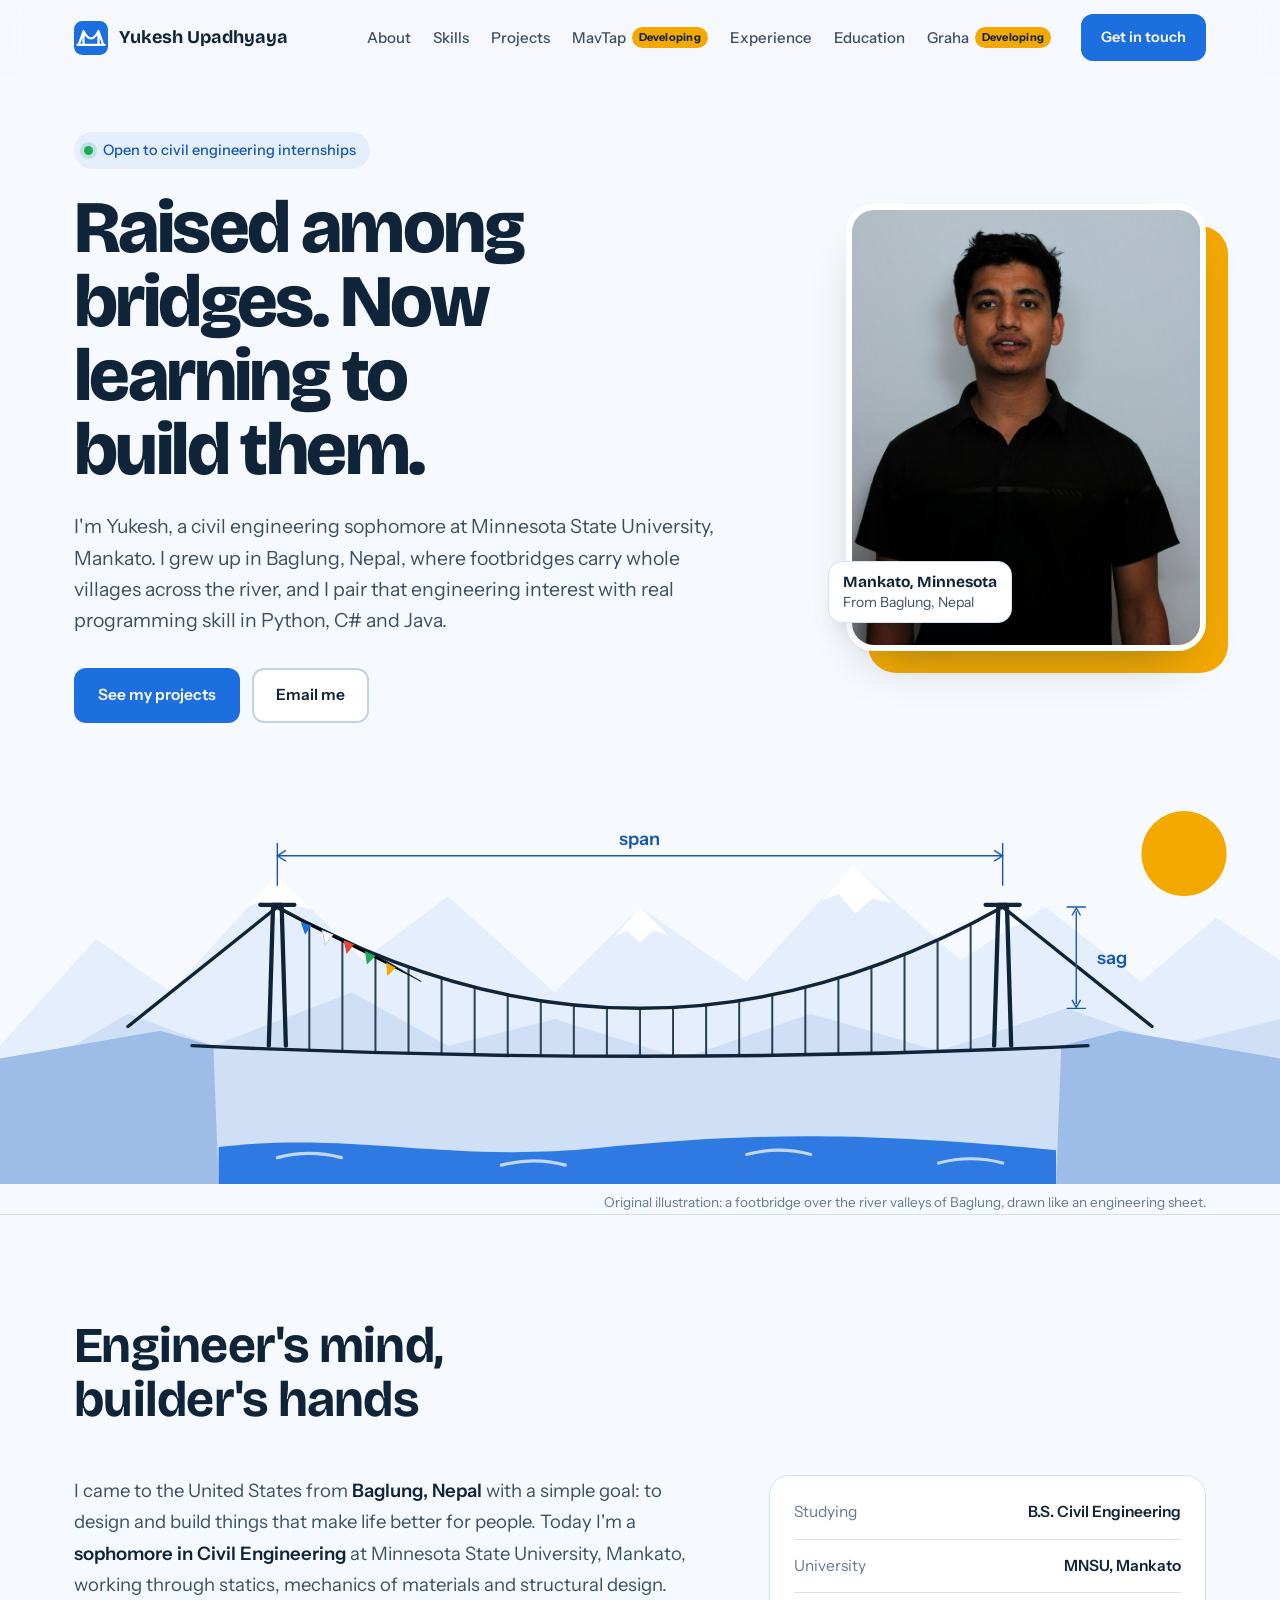
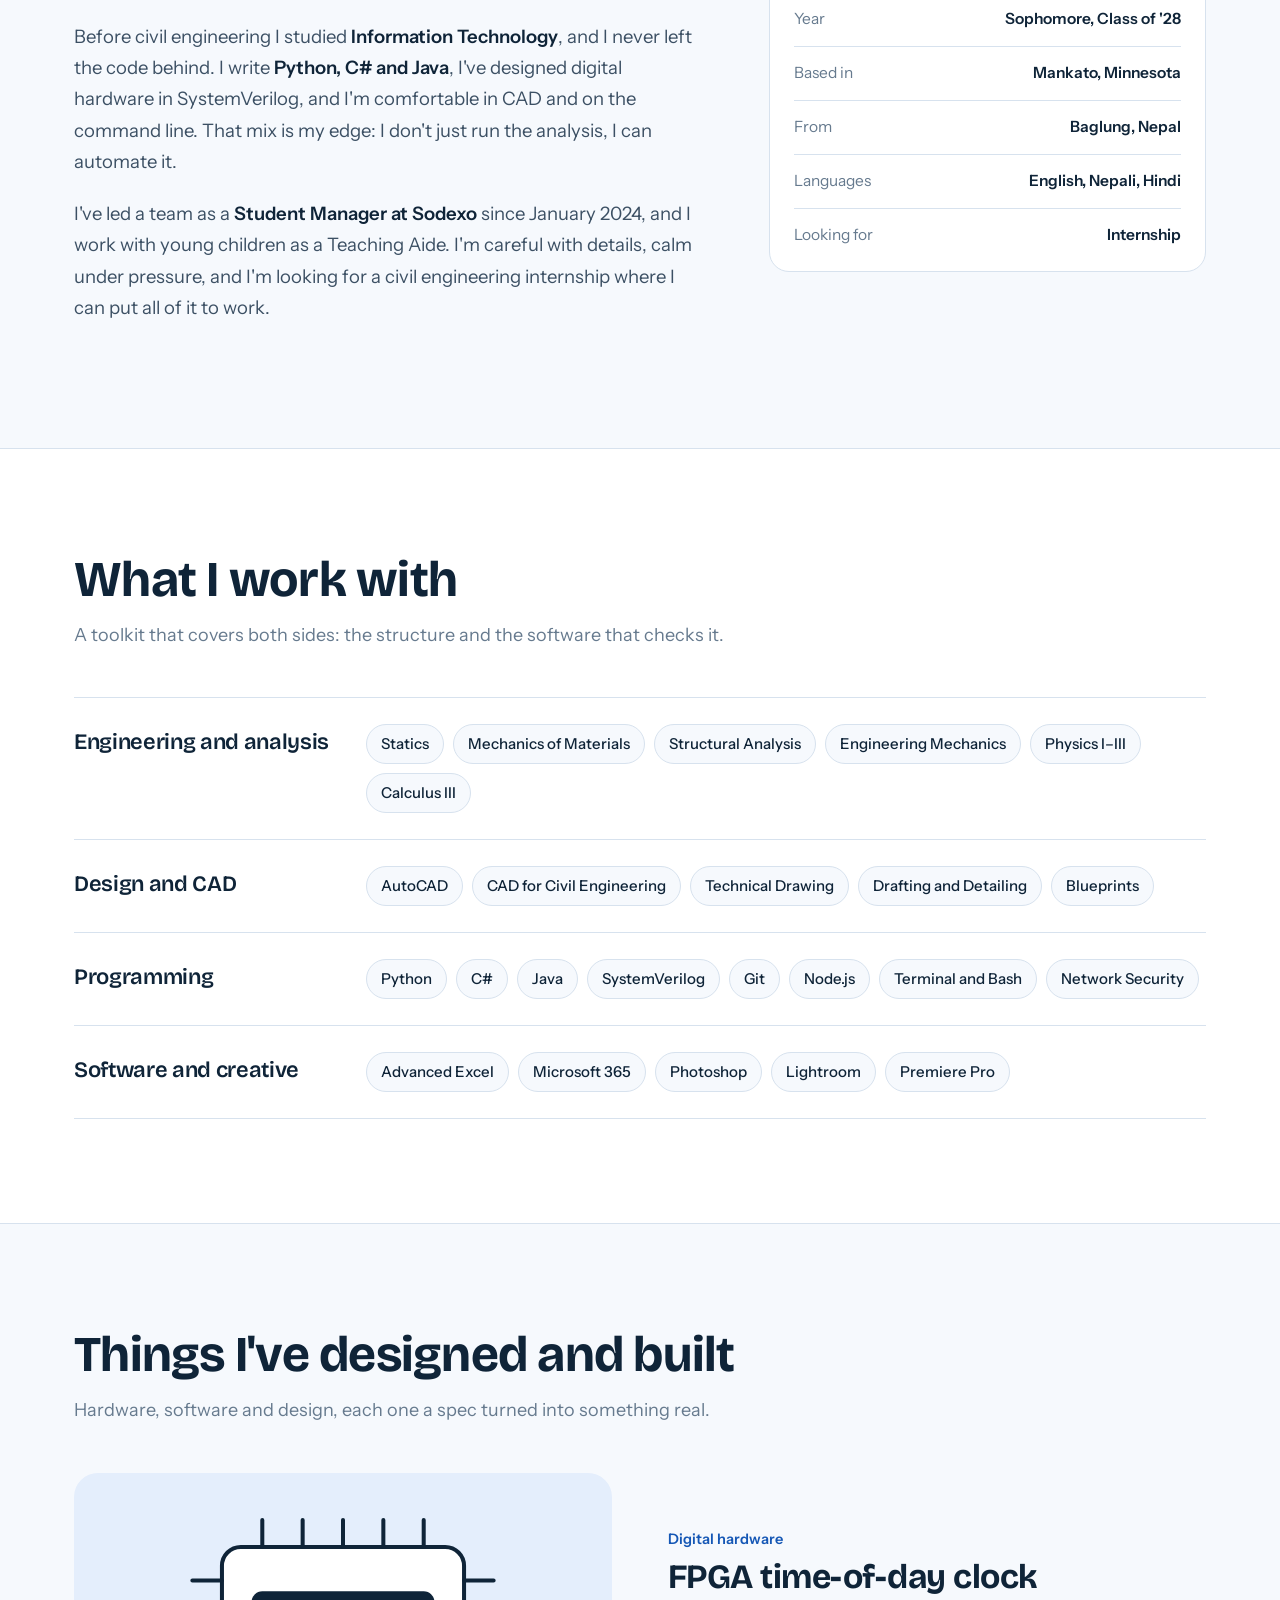
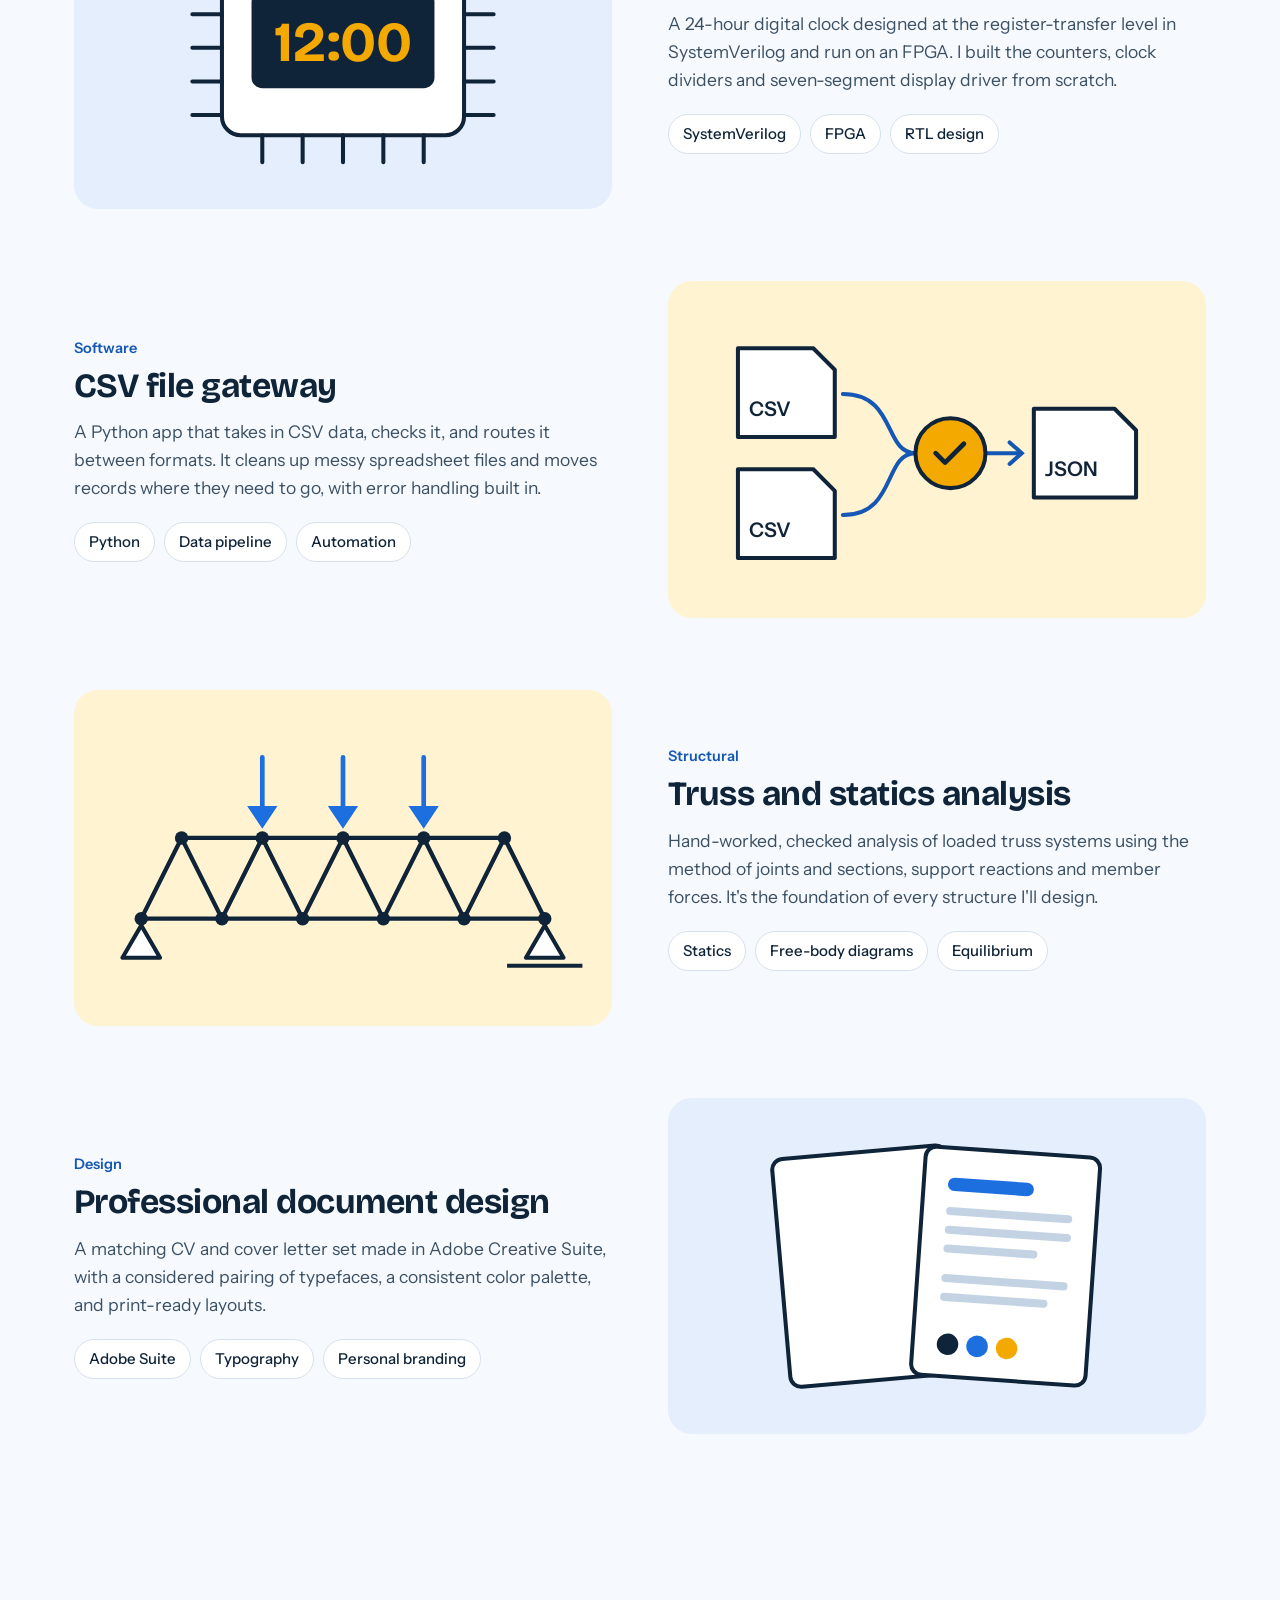
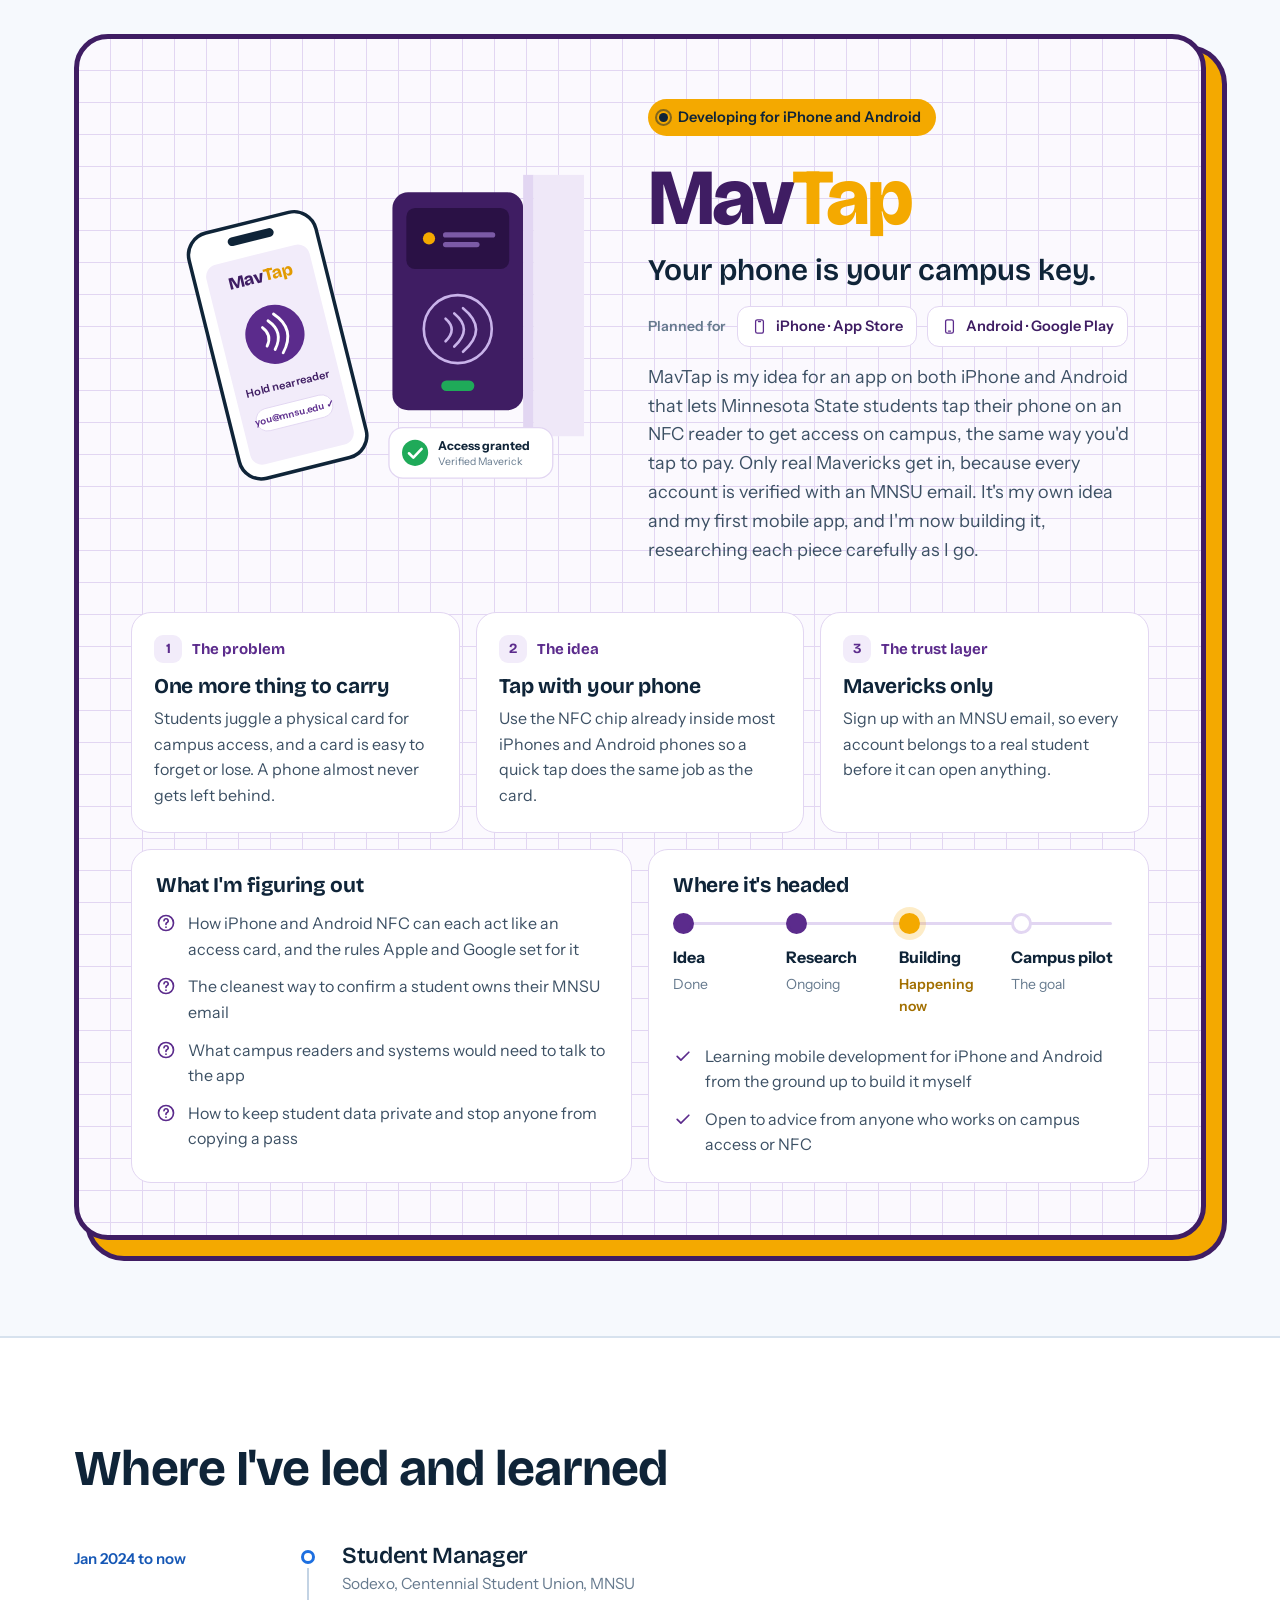
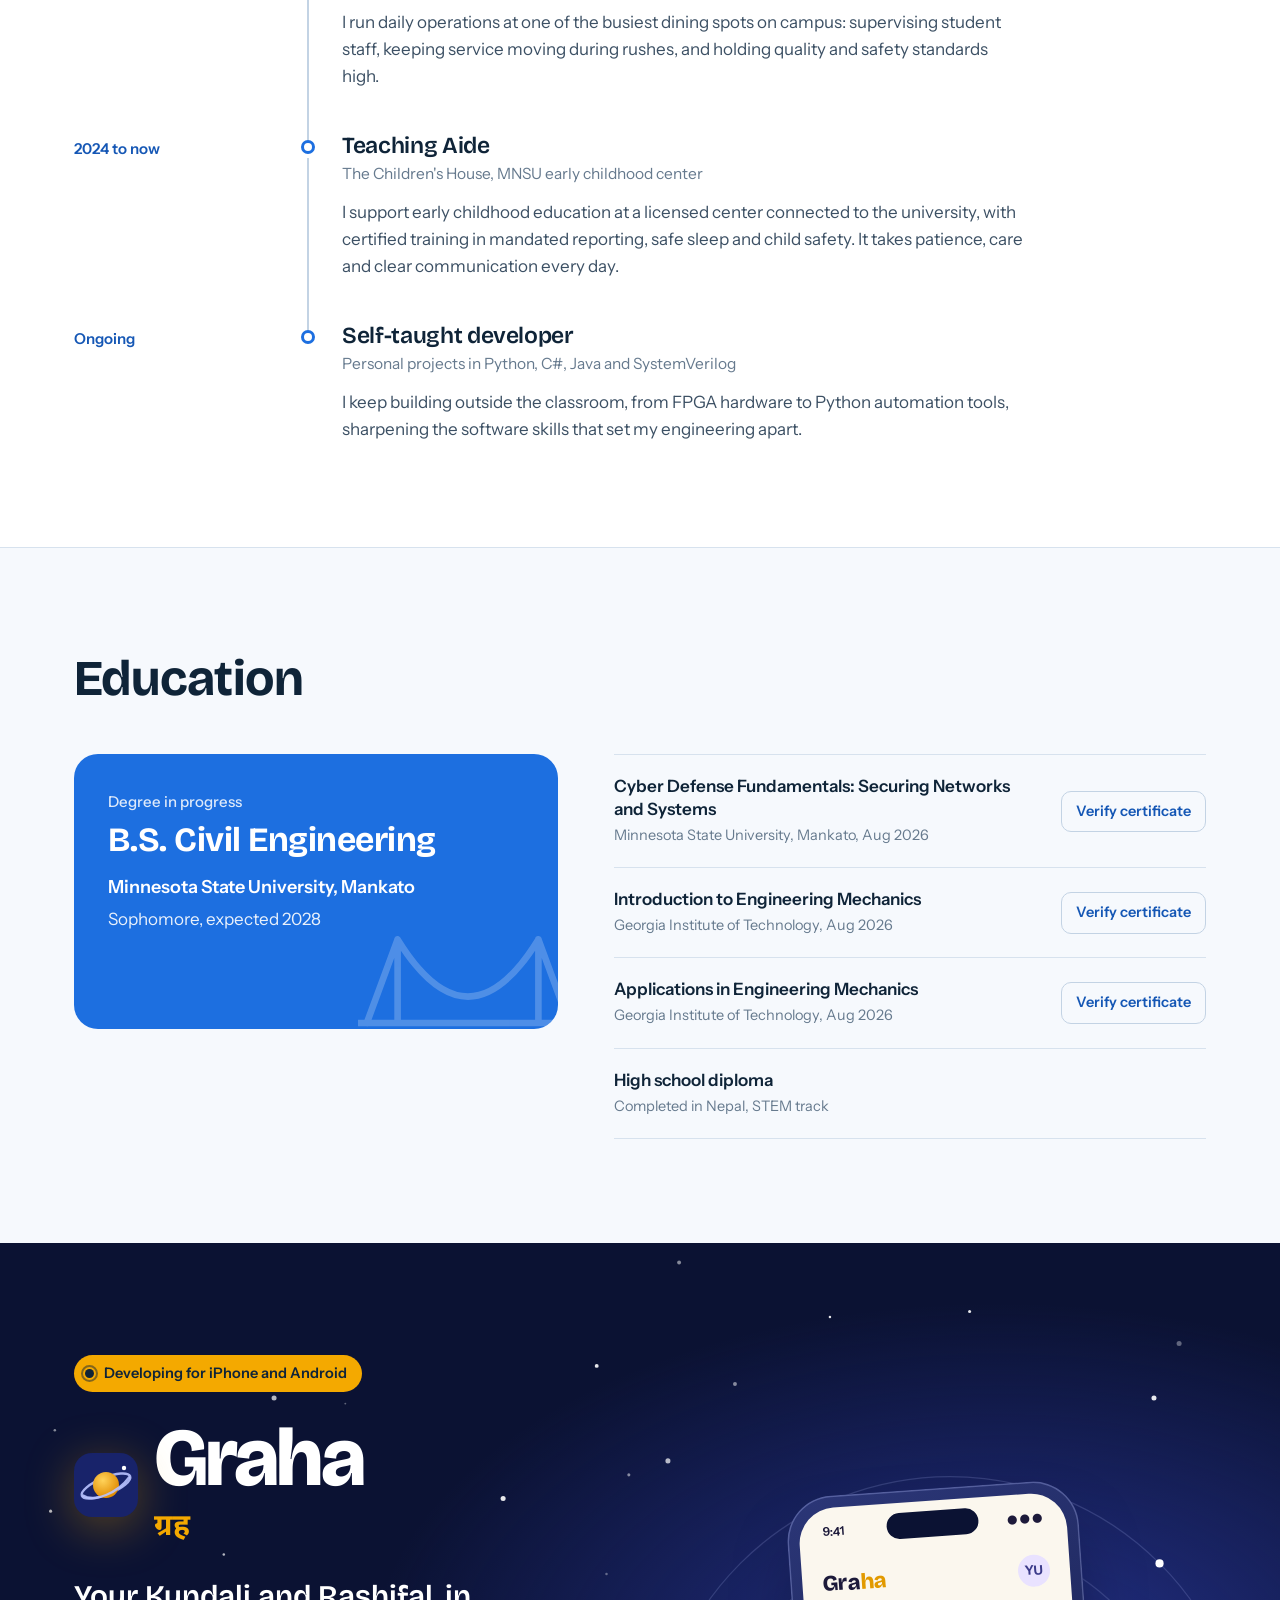
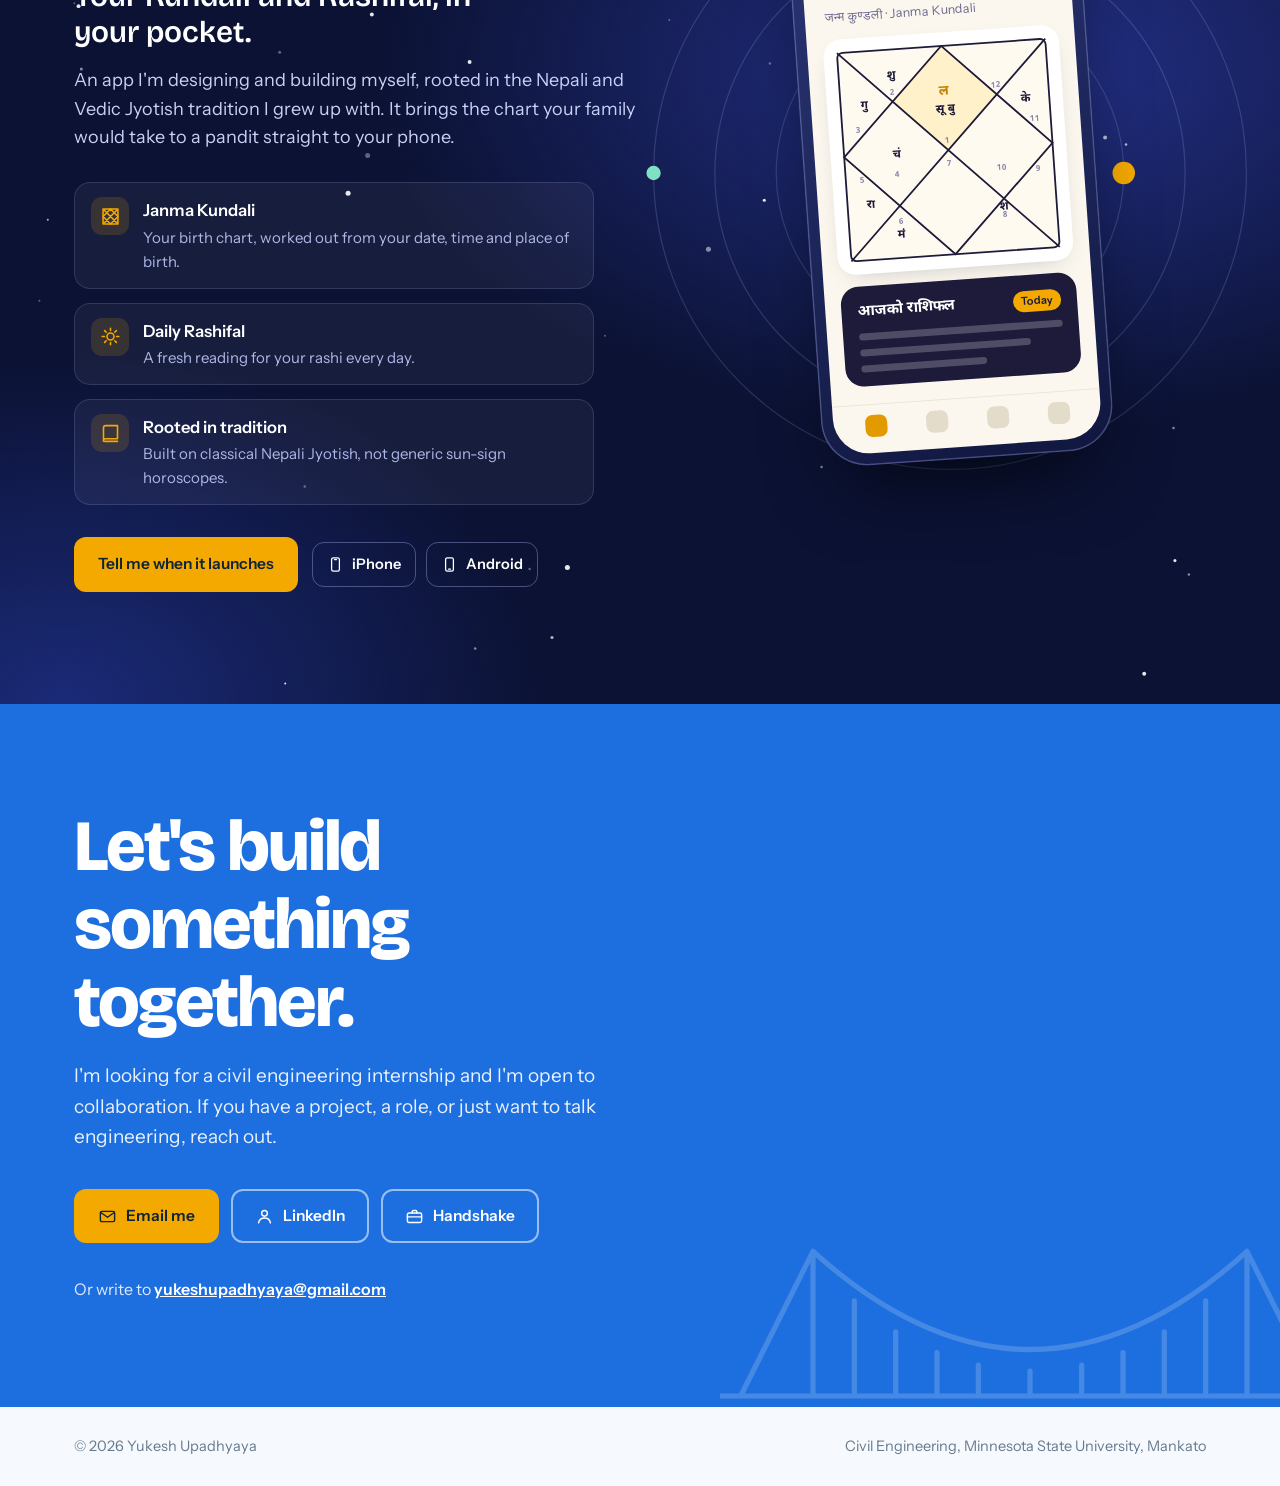
==== commit 2d76b167: "Bold frame for MavTap" ====
--- a/index.html
+++ b/index.html
@@ -289,6 +289,18 @@
     .road{grid-template-columns:1fr 1fr;row-gap:22px}
     .road::before{display:none}
   }
+  .mav{background:var(--paper);background-image:none}
+  .mav::before{display:none}
+  .mav .wrap{padding-block:96px}
+  .mav-frame{position:relative;border:5px solid var(--mp-deep);border-radius:34px;padding:60px 52px 52px;
+    background-color:#fbf9fe;background-image:linear-gradient(var(--mp-line) 1px,transparent 1px),linear-gradient(90deg,var(--mp-line) 1px,transparent 1px);background-size:32px 32px;background-position:-1px -1px;
+    box-shadow:16px 16px 0 var(--gold),16px 16px 0 5px var(--mp-deep)}
+  .mav-frame .pitch{margin-top:48px}
+  @media (max-width:860px){
+    .mav .wrap{padding-block:64px}
+    .mav-frame{padding:36px 22px 26px;border-width:4px;border-radius:26px;box-shadow:9px 9px 0 var(--gold),9px 9px 0 4px var(--mp-deep)}
+    .mav-frame .soon{font-size:12.5px;gap:8px;padding:6px 11px 6px 9px}
+  }
 
   /* responsive */
   @media (max-width:1240px){
@@ -548,6 +560,7 @@
 
 <section class="mav" id="mavtap" aria-labelledby="mav-title">
   <div class="wrap">
+  <div class="mav-frame">
     <div class="mav-top">
       <div class="m-art">
         <svg viewBox="0 0 520 440" aria-hidden="true">
@@ -623,6 +636,7 @@
         </ul>
       </div>
     </div>
+  </div>
   </div>
 </section>
 
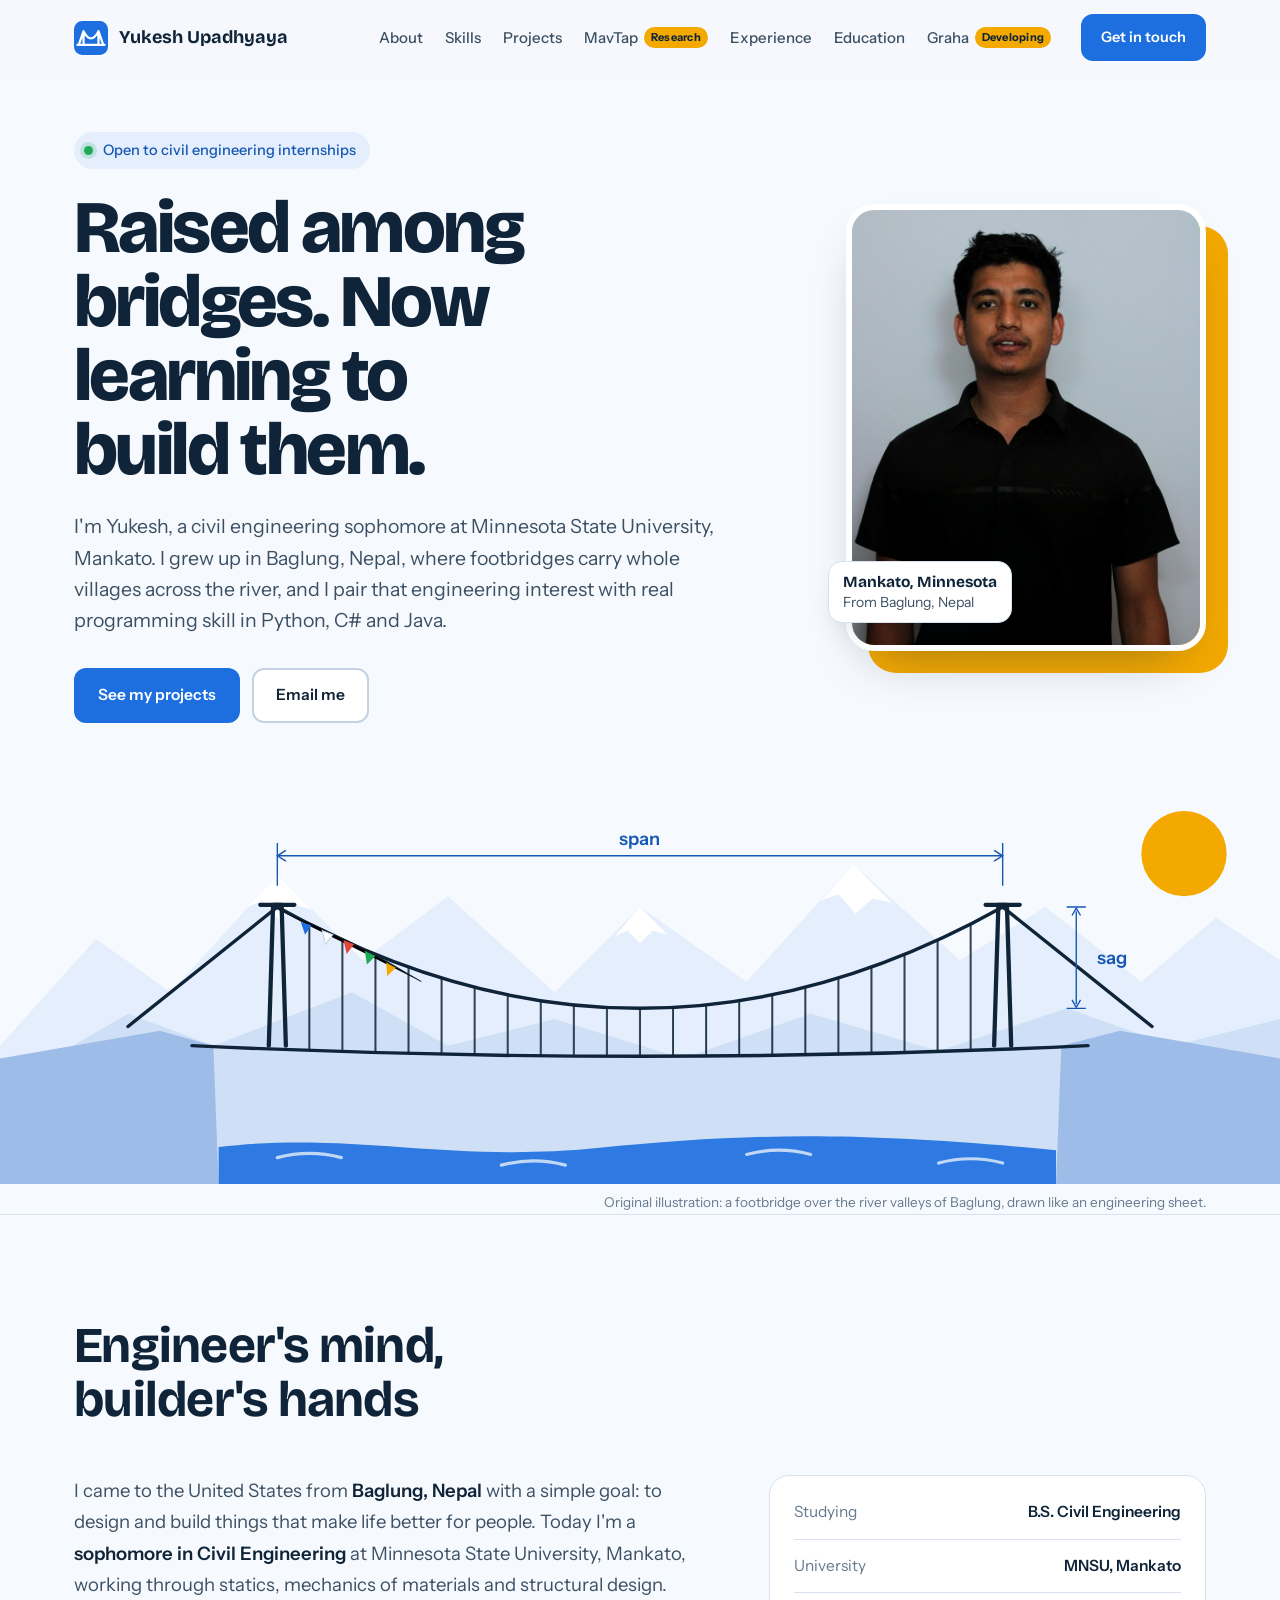
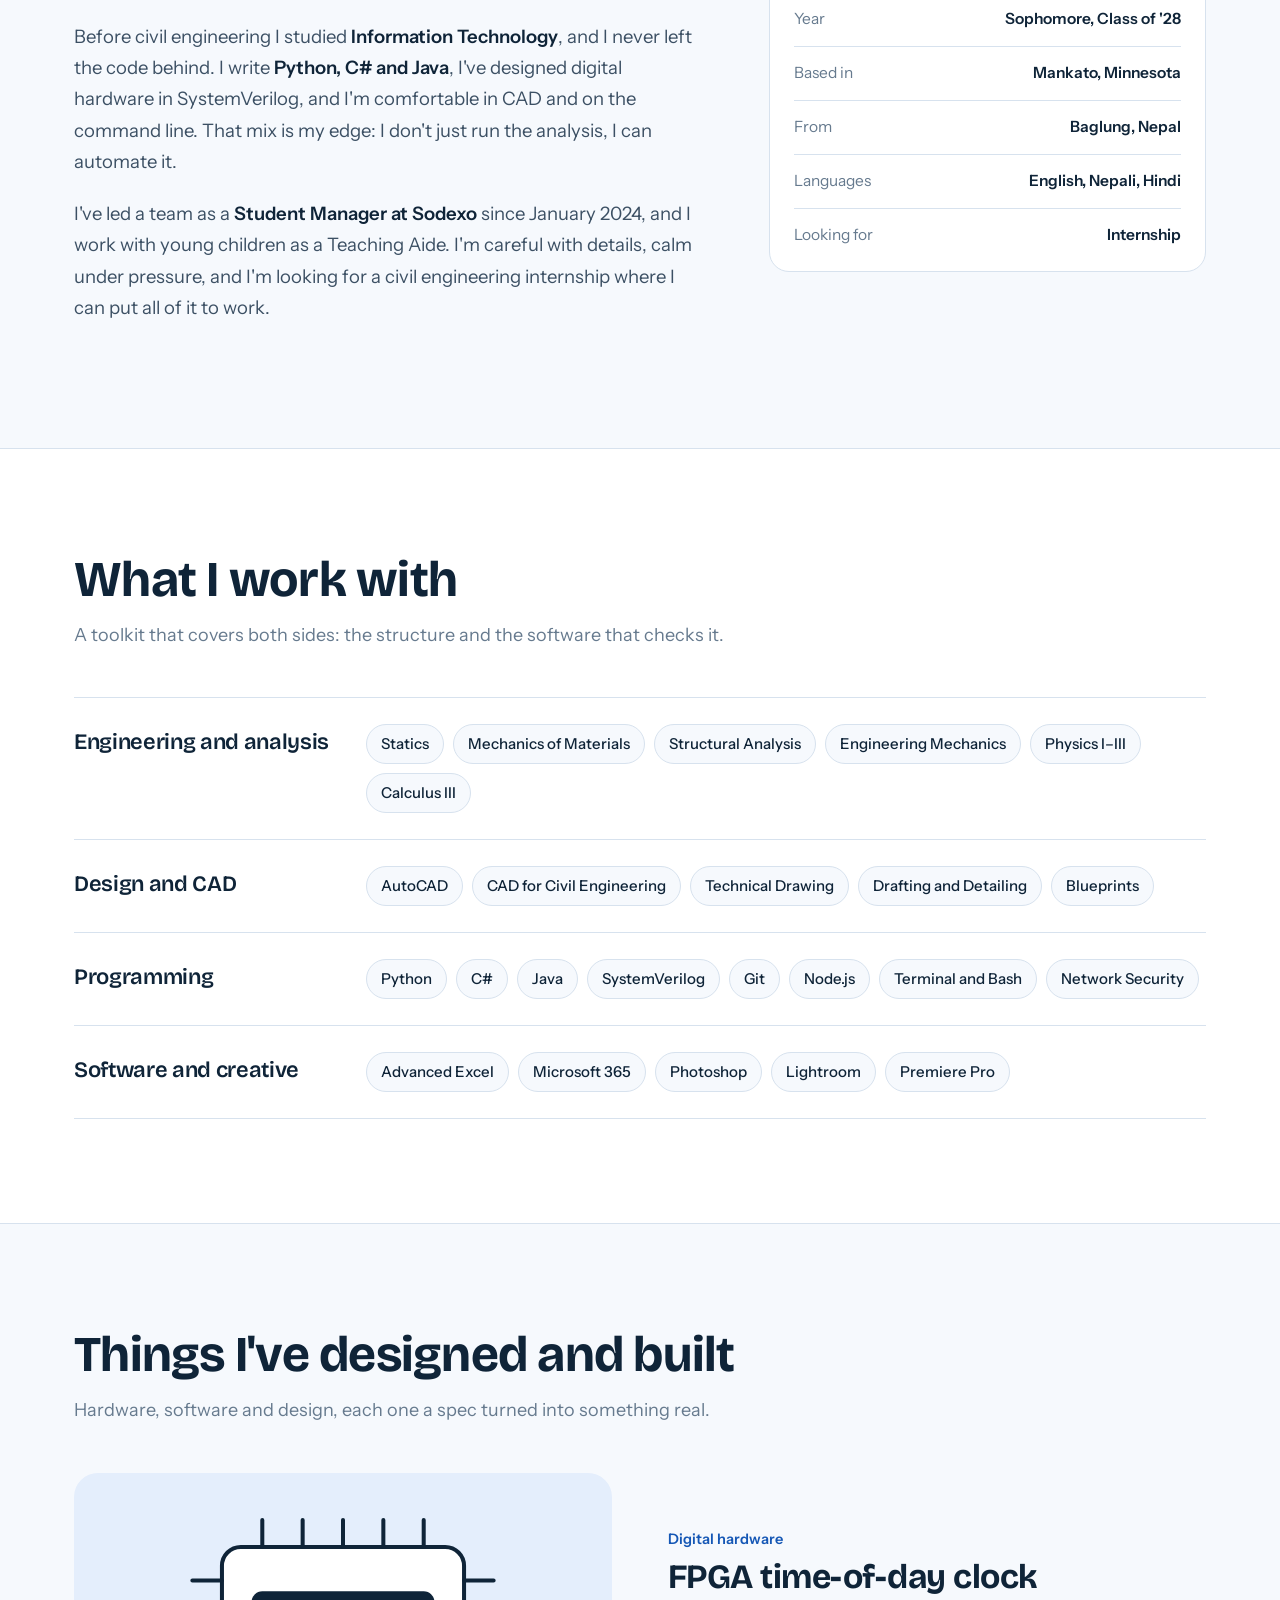
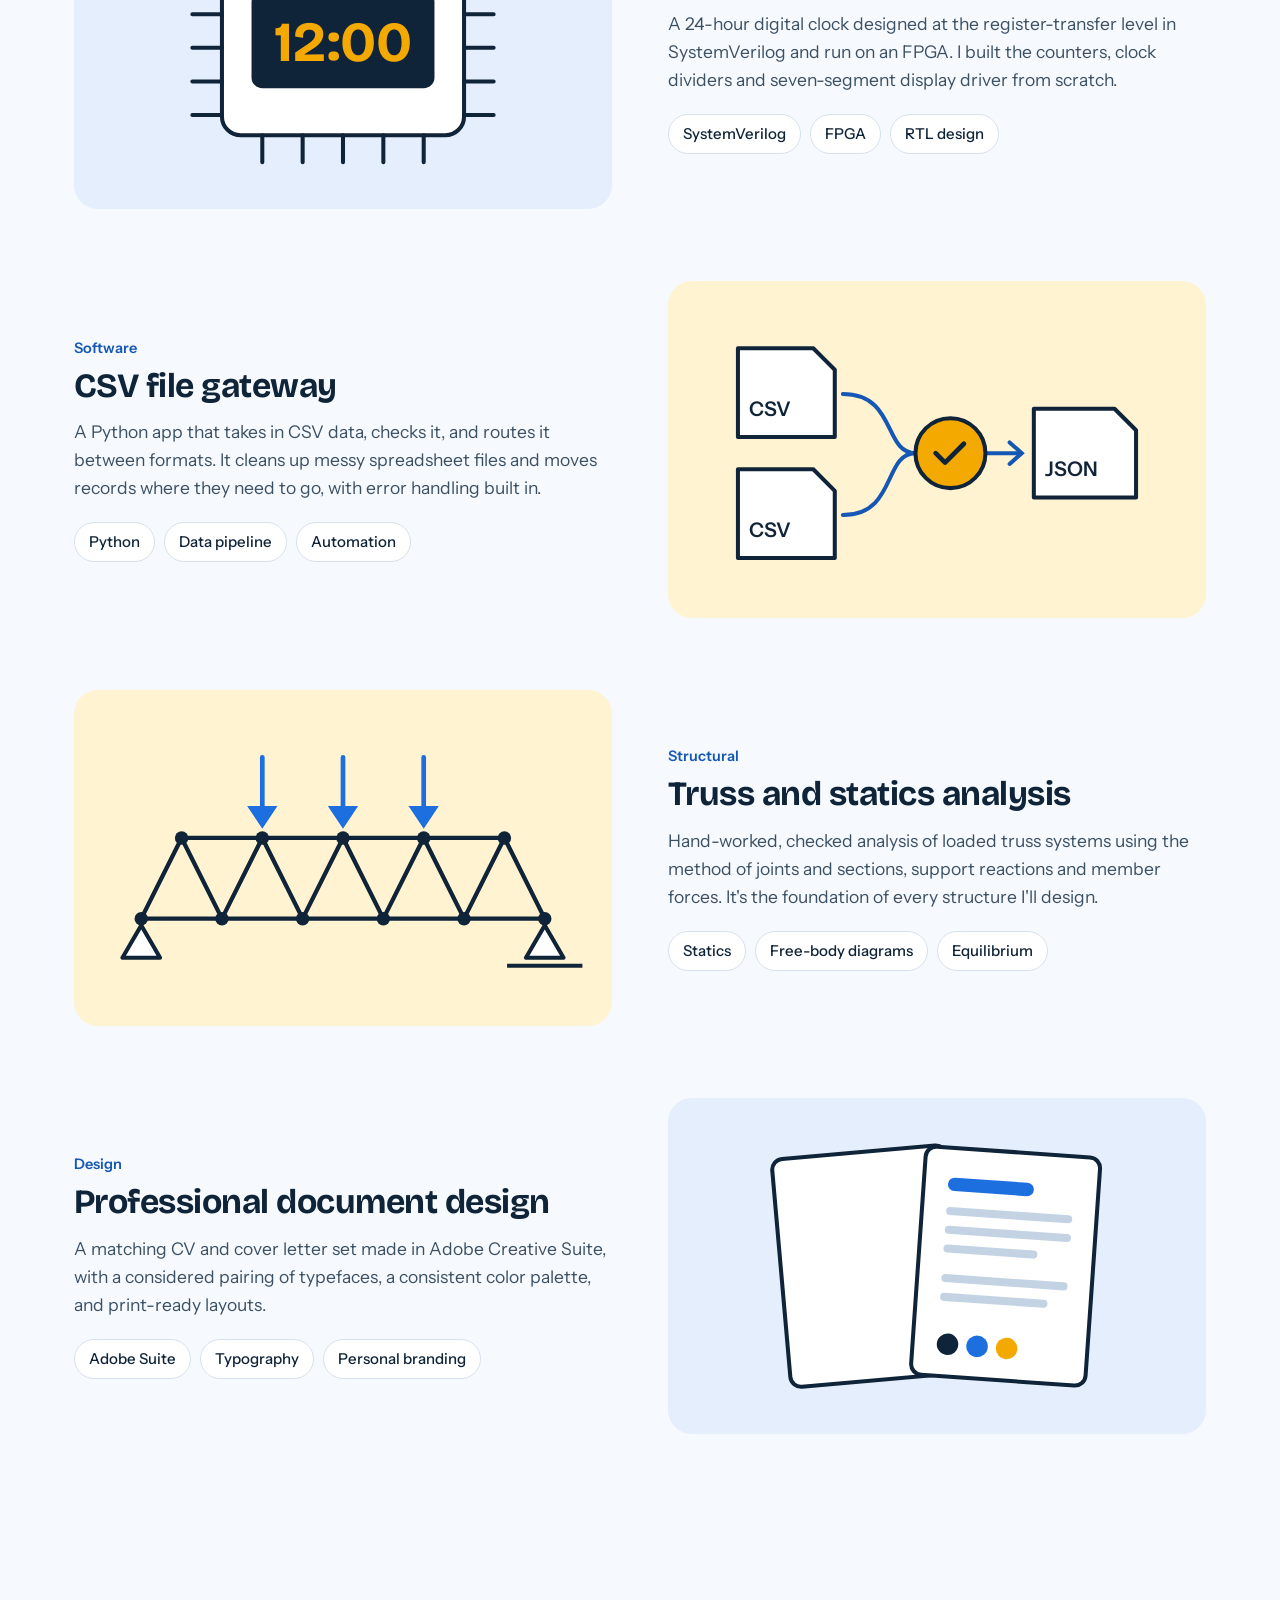
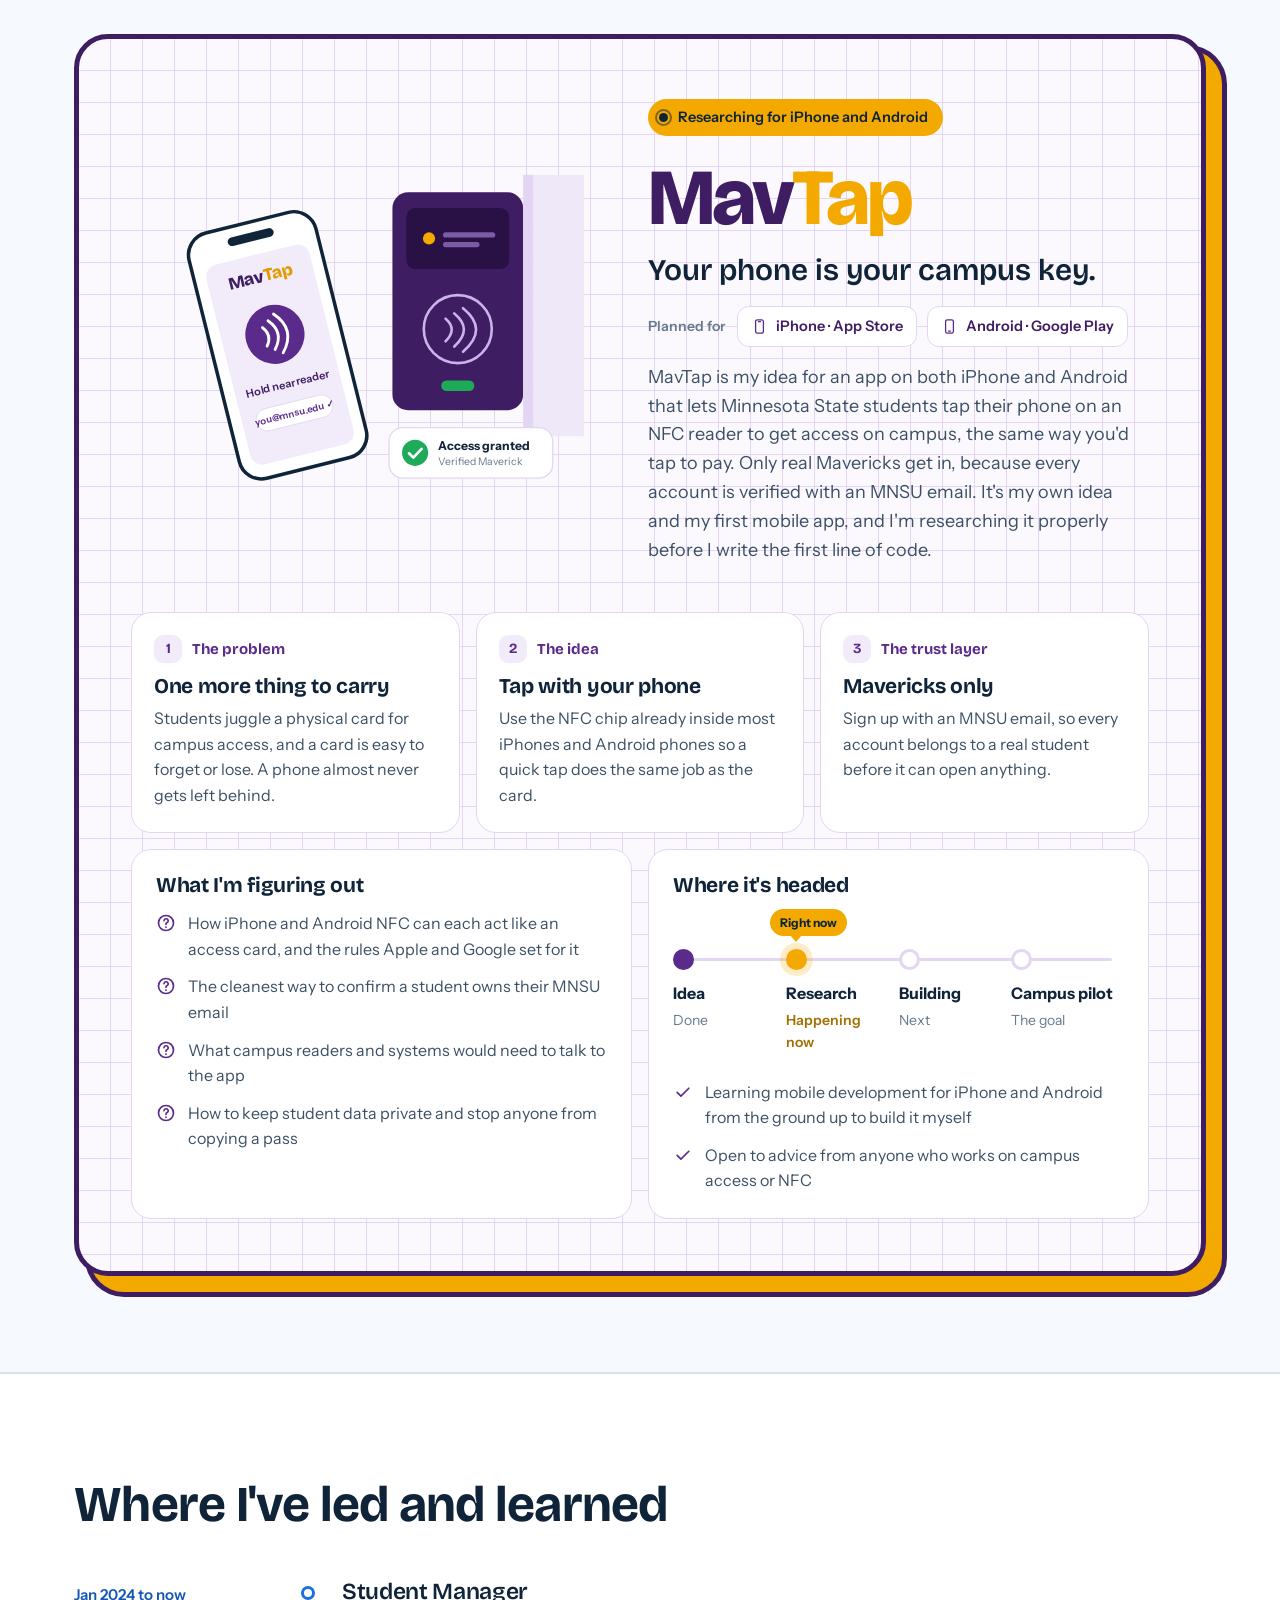
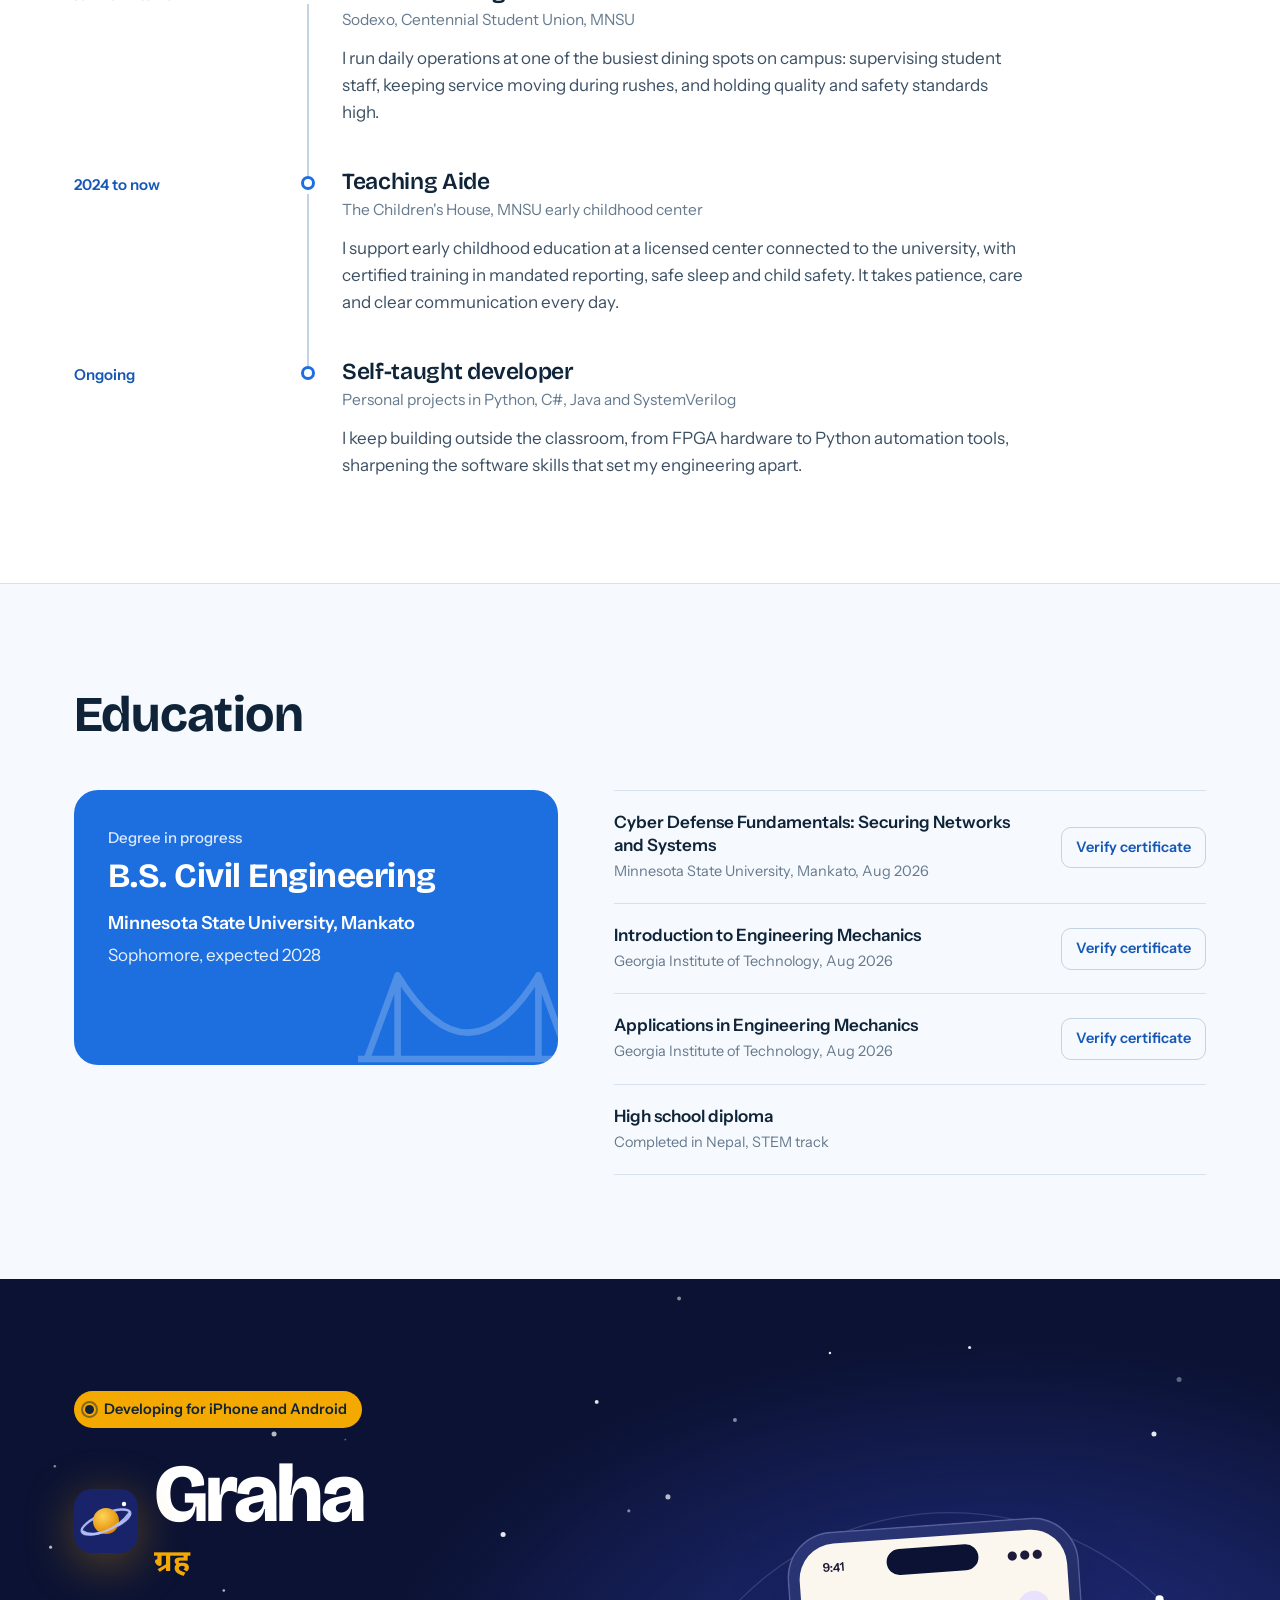
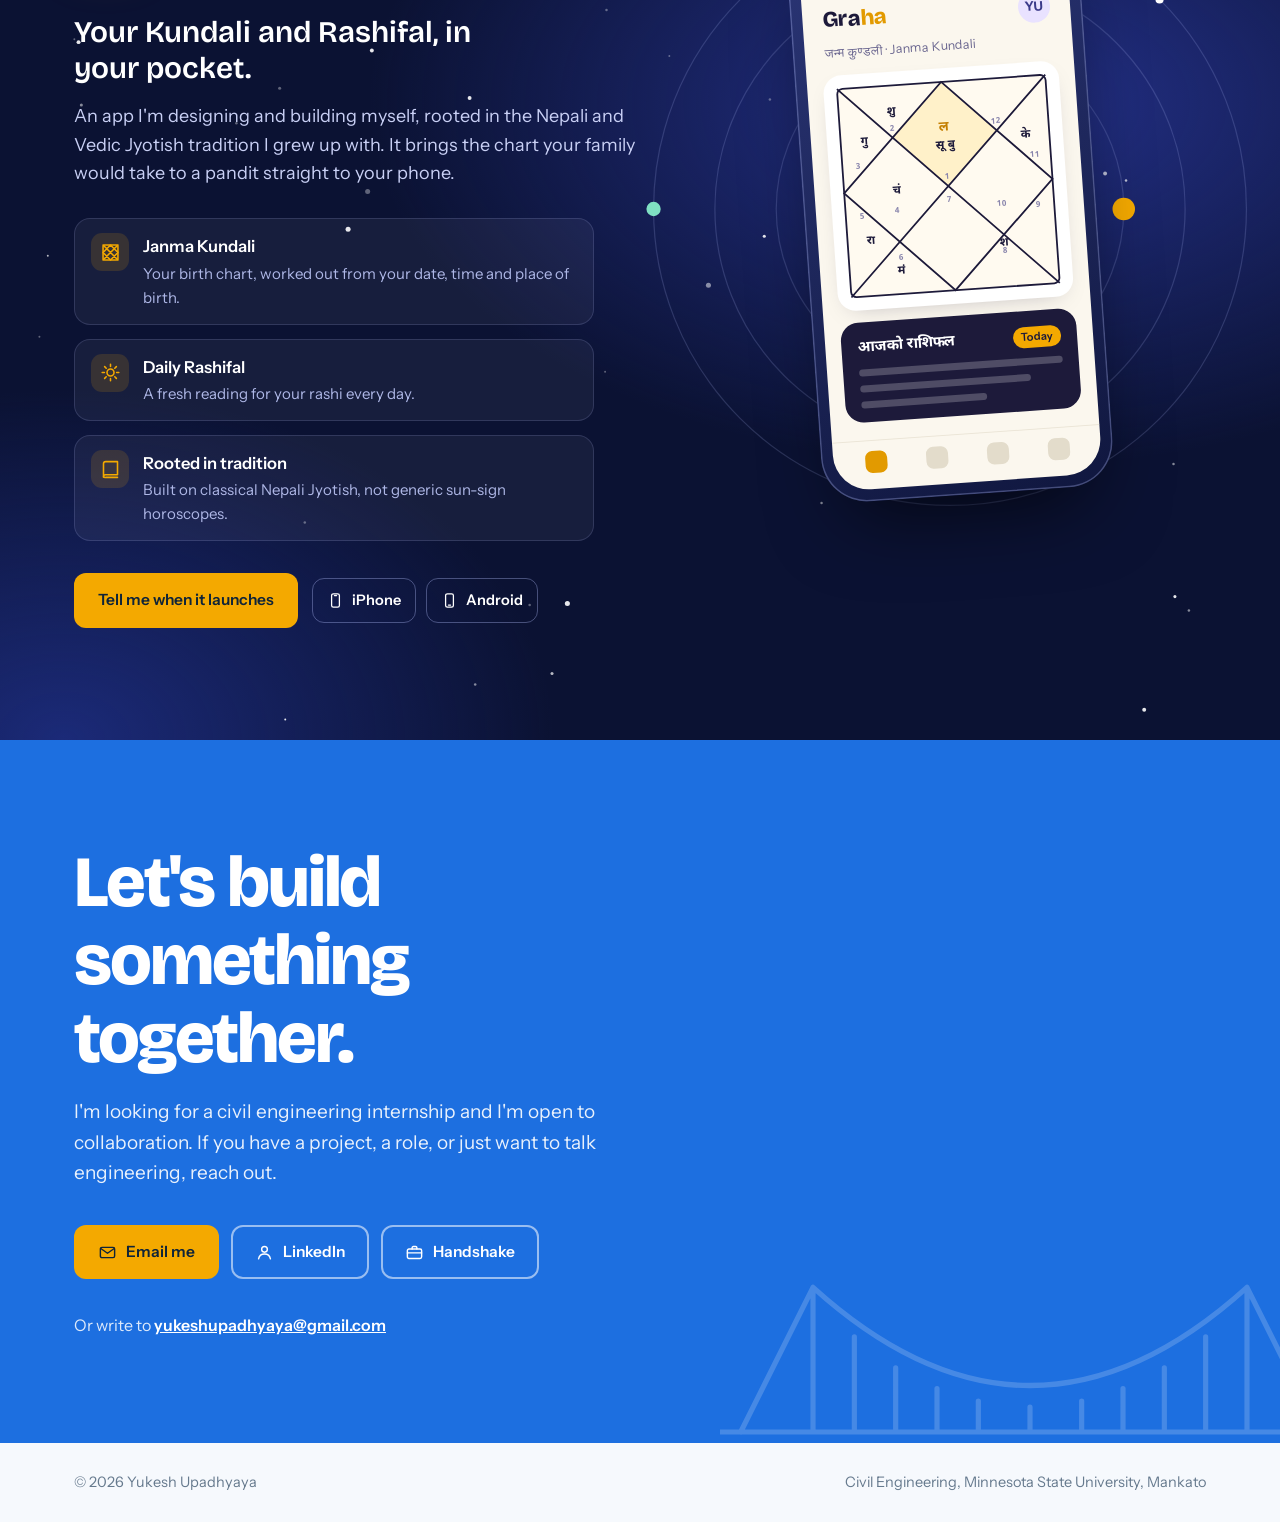
==== commit 163861b3: "MavTap back to Research with arrow" ====
--- a/index.html
+++ b/index.html
@@ -272,6 +272,9 @@
   .road b{display:block;color:var(--ink);font-size:16px}
   .road span{display:block;font-size:14px;color:var(--muted);margin-top:2px}
   .road .now span{color:#a26f00;font-weight:600}
+  .road .here{position:absolute;top:-38px;left:-16px;white-space:nowrap;font-style:normal;font-size:12px;font-weight:700;color:var(--ink);background:var(--gold);padding:4px 10px;border-radius:999px}
+  .road .here::after{content:"";position:absolute;left:20px;bottom:-6px;border-left:6px solid transparent;border-right:6px solid transparent;border-top:7px solid var(--gold)}
+  .m-card .road{margin-top:50px}
   .m-art{position:relative}
   .m-art svg{width:100%;height:auto;display:block}
   .wave{opacity:0}
@@ -347,7 +350,7 @@
     </a>
     <nav class="links" aria-label="Sections">
       <a href="#about">About</a><a href="#skills">Skills</a><a href="#projects">Projects</a>
-      <a href="#mavtap" class="new">MavTap <i>Developing</i></a><a href="#experience">Experience</a><a href="#education">Education</a><a href="#graha" class="new">Graha <i>Developing</i></a>
+      <a href="#mavtap" class="new">MavTap <i>Research</i></a><a href="#experience">Experience</a><a href="#education">Education</a><a href="#graha" class="new">Graha <i>Developing</i></a>
     </nav>
     <a class="btn btn-sky" href="#contact">Get in touch</a>
     <button class="burger" id="burger" aria-label="Open menu" aria-controls="mobileMenu" aria-expanded="false">
@@ -356,7 +359,7 @@
   </div>
   <nav class="mobile-menu" id="mobileMenu" aria-label="Sections">
     <a href="#about">About</a><a href="#skills">Skills</a><a href="#projects">Projects</a>
-    <a href="#mavtap">MavTap (developing)</a><a href="#experience">Experience</a><a href="#education">Education</a><a href="#graha">Graha (developing)</a><a href="#contact">Contact</a>
+    <a href="#mavtap">MavTap (research)</a><a href="#experience">Experience</a><a href="#education">Education</a><a href="#graha">Graha (developing)</a><a href="#contact">Contact</a>
   </nav>
 </header>
 
@@ -598,11 +601,11 @@
         </svg>
       </div>
       <div>
-        <span class="soon"><span class="pulse"></span>Developing for iPhone and Android</span>
+        <span class="soon"><span class="pulse"></span>Researching for iPhone and Android</span>
         <h2 id="mav-title">Mav<span>Tap</span></h2>
         <p class="m-tag">Your phone is your campus key.</p>
         <div class="m-stores"><span class="lbl">Planned for</span><span class="st"><svg viewBox="0 0 24 24"><rect x="6.5" y="2.5" width="11" height="19" rx="2.5"/><path d="M10.5 5h3"/></svg>iPhone · App Store</span><span class="st"><svg viewBox="0 0 24 24"><rect x="6.5" y="2.5" width="11" height="19" rx="2.5"/><path d="M10.5 18.5h3"/></svg>Android · Google Play</span></div>
-        <p class="m-lead">MavTap is my idea for an app on both iPhone and Android that lets Minnesota State students tap their phone on an NFC reader to get access on campus, the same way you'd tap to pay. Only real Mavericks get in, because every account is verified with an MNSU email. It's my own idea and my first mobile app, and I'm now building it, researching each piece carefully as I go.</p>
+        <p class="m-lead">MavTap is my idea for an app on both iPhone and Android that lets Minnesota State students tap their phone on an NFC reader to get access on campus, the same way you'd tap to pay. Only real Mavericks get in, because every account is verified with an MNSU email. It's my own idea and my first mobile app, and I'm researching it properly before I write the first line of code.</p>
       </div>
     </div>
 
@@ -626,8 +629,8 @@
         <h3>Where it's headed</h3>
         <div class="road">
           <div class="done"><b>Idea</b><span>Done</span></div>
-          <div class="done"><b>Research</b><span>Ongoing</span></div>
-          <div class="now"><b>Building</b><span>Happening now</span></div>
+          <div class="now"><i class="here">Right now</i><b>Research</b><span>Happening now</span></div>
+          <div><b>Building</b><span>Next</span></div>
           <div><b>Campus pilot</b><span>The goal</span></div>
         </div>
         <ul style="margin-top:26px">
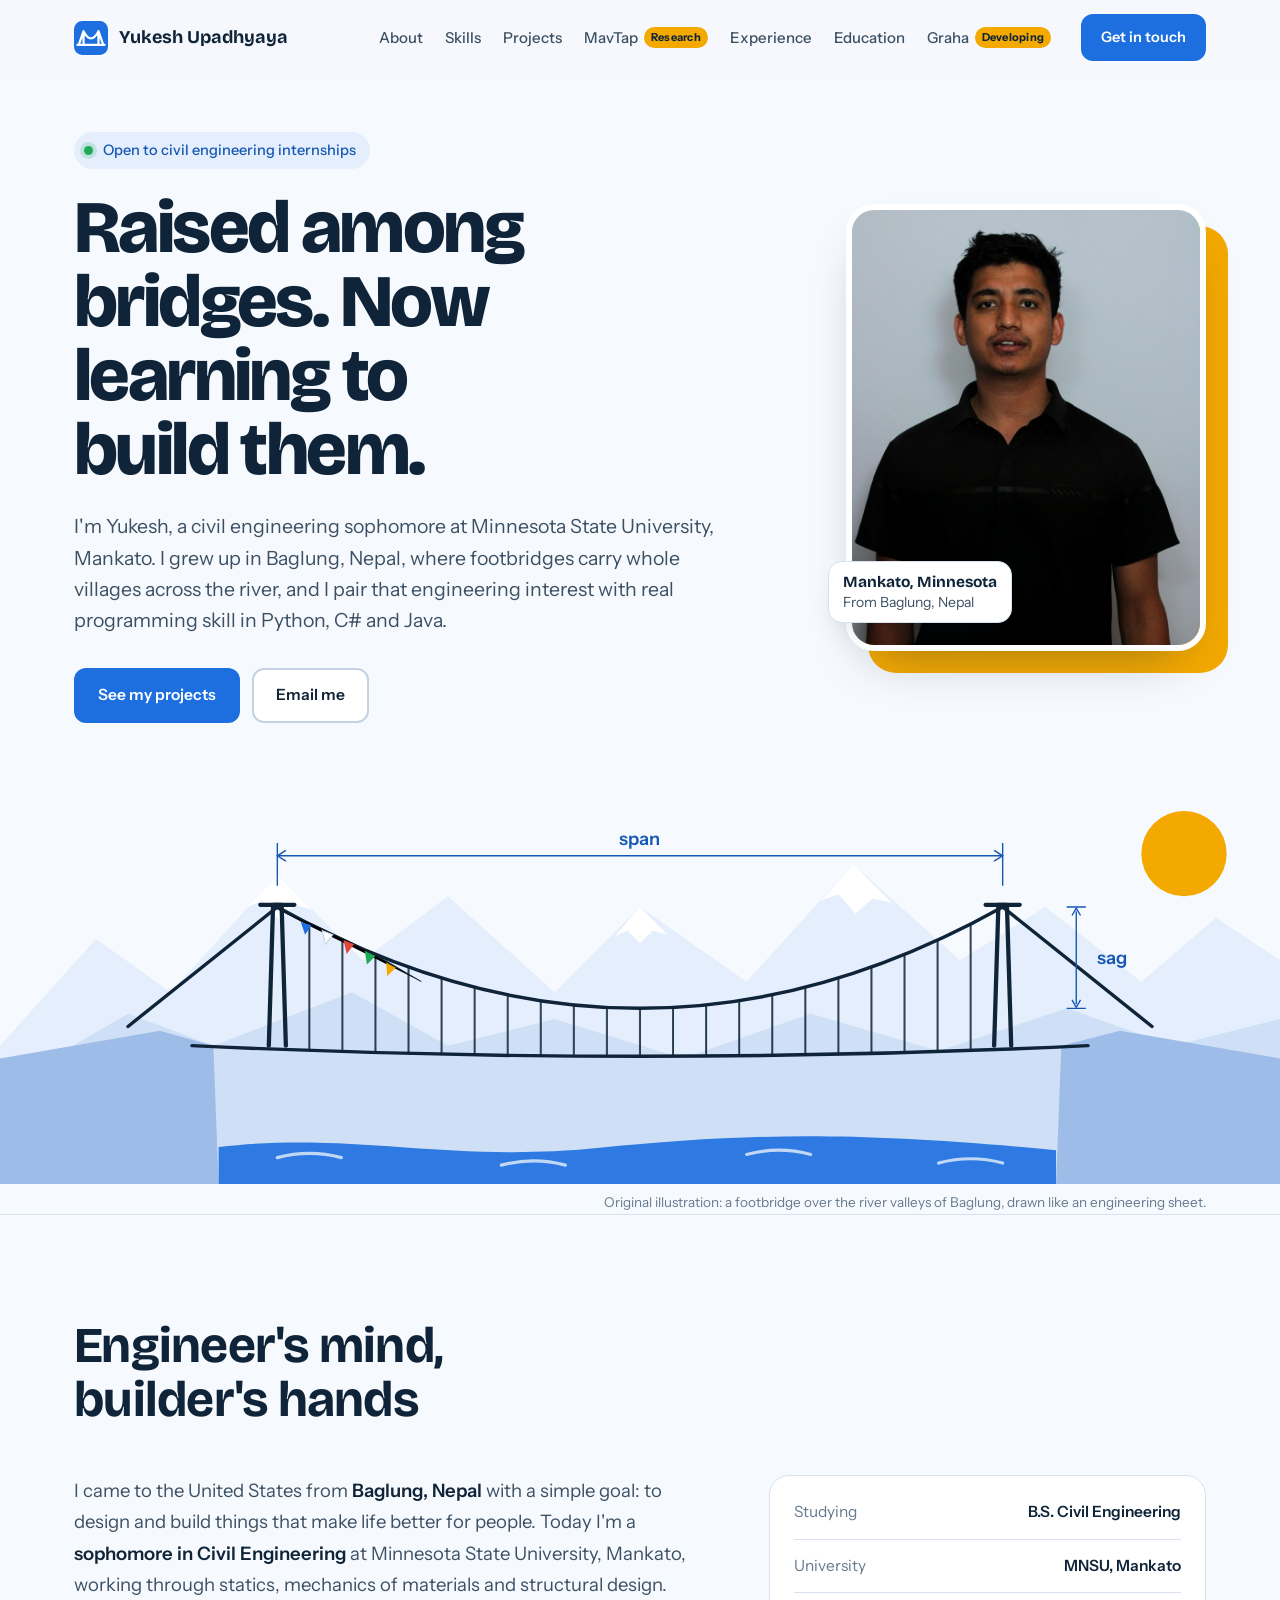
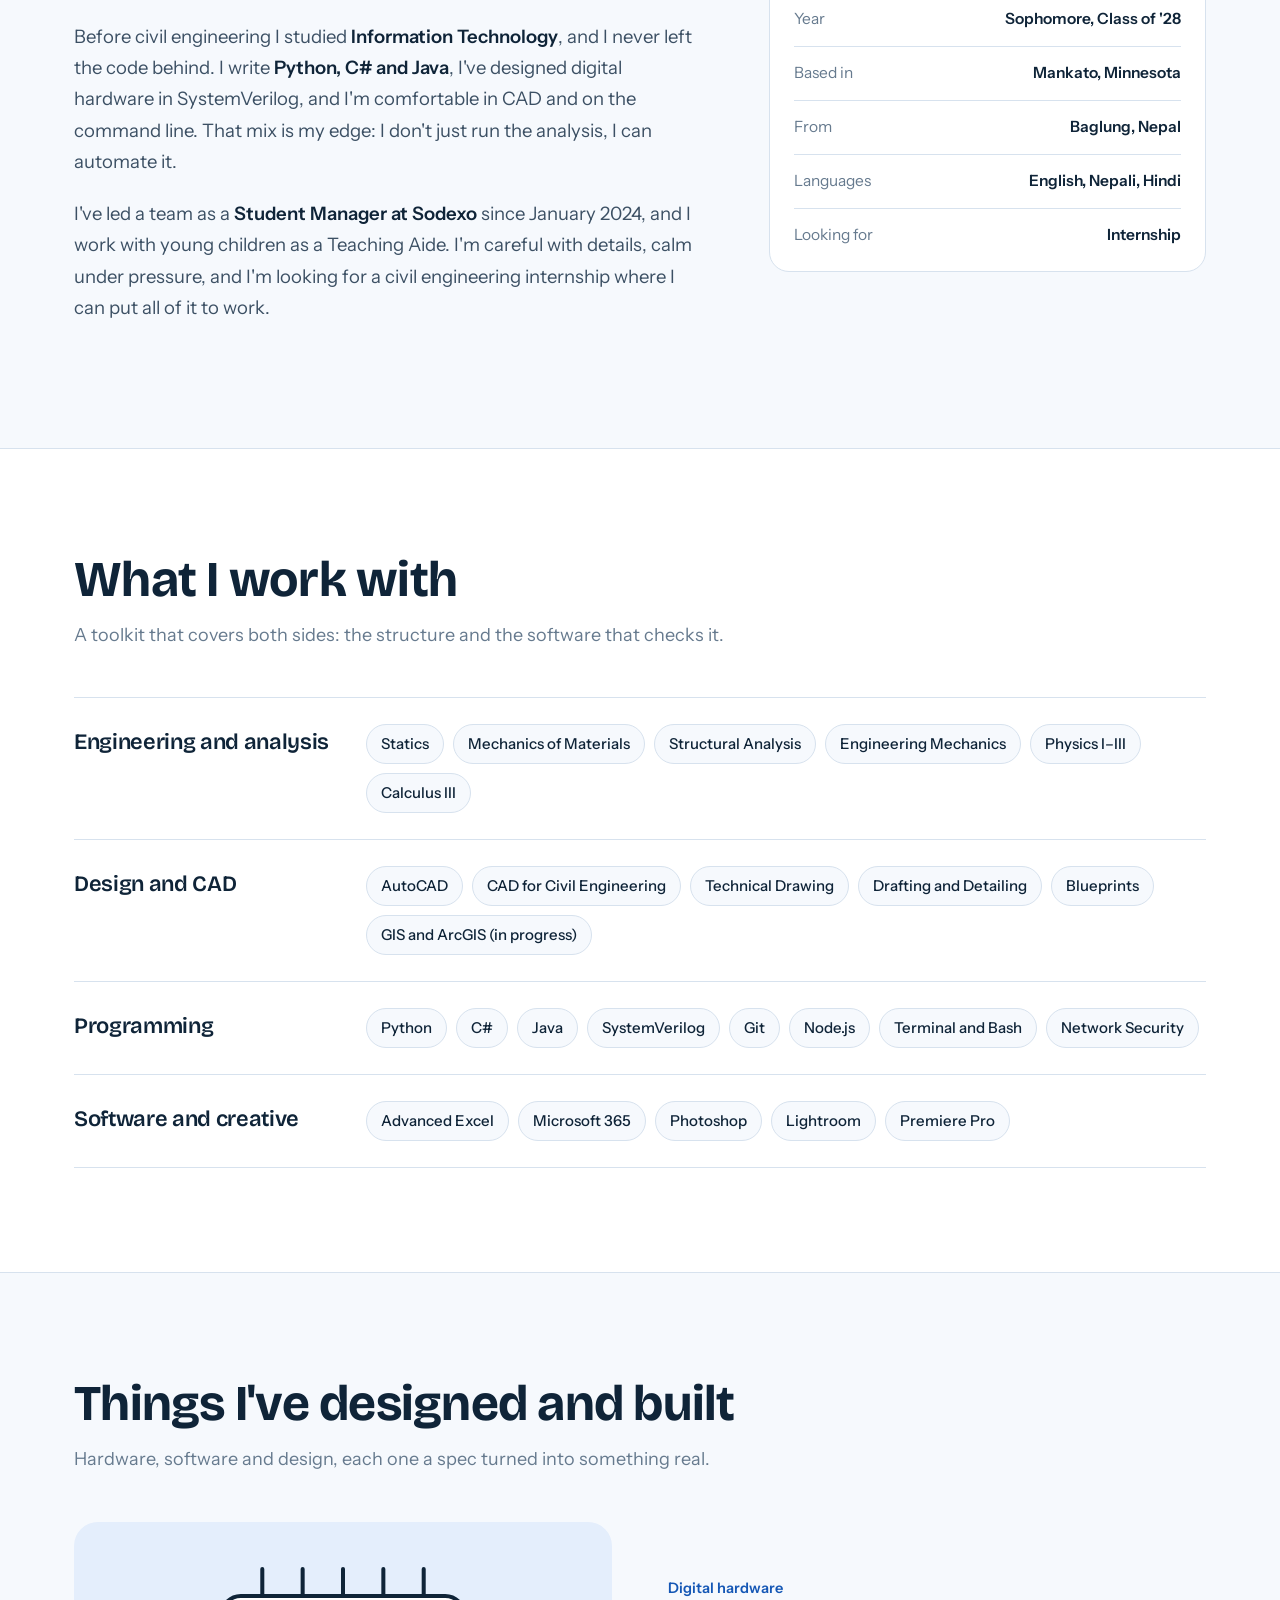
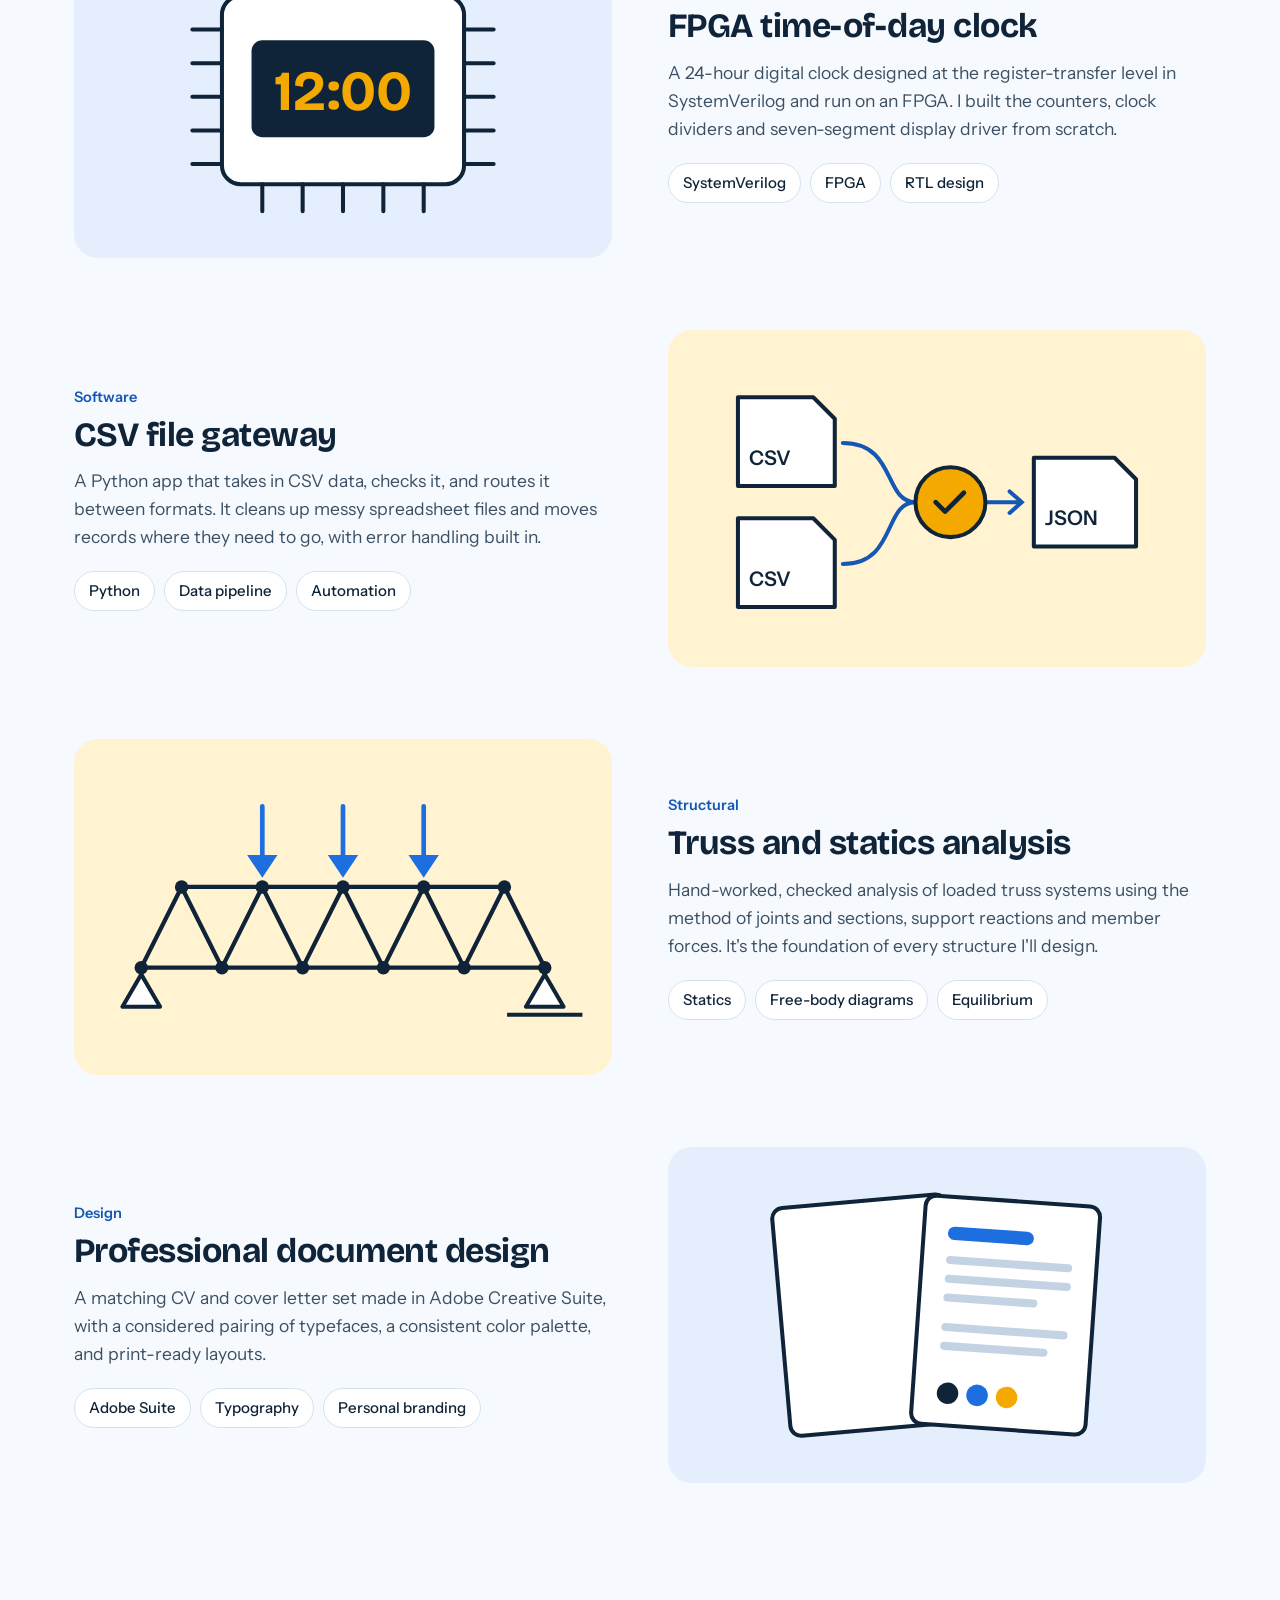
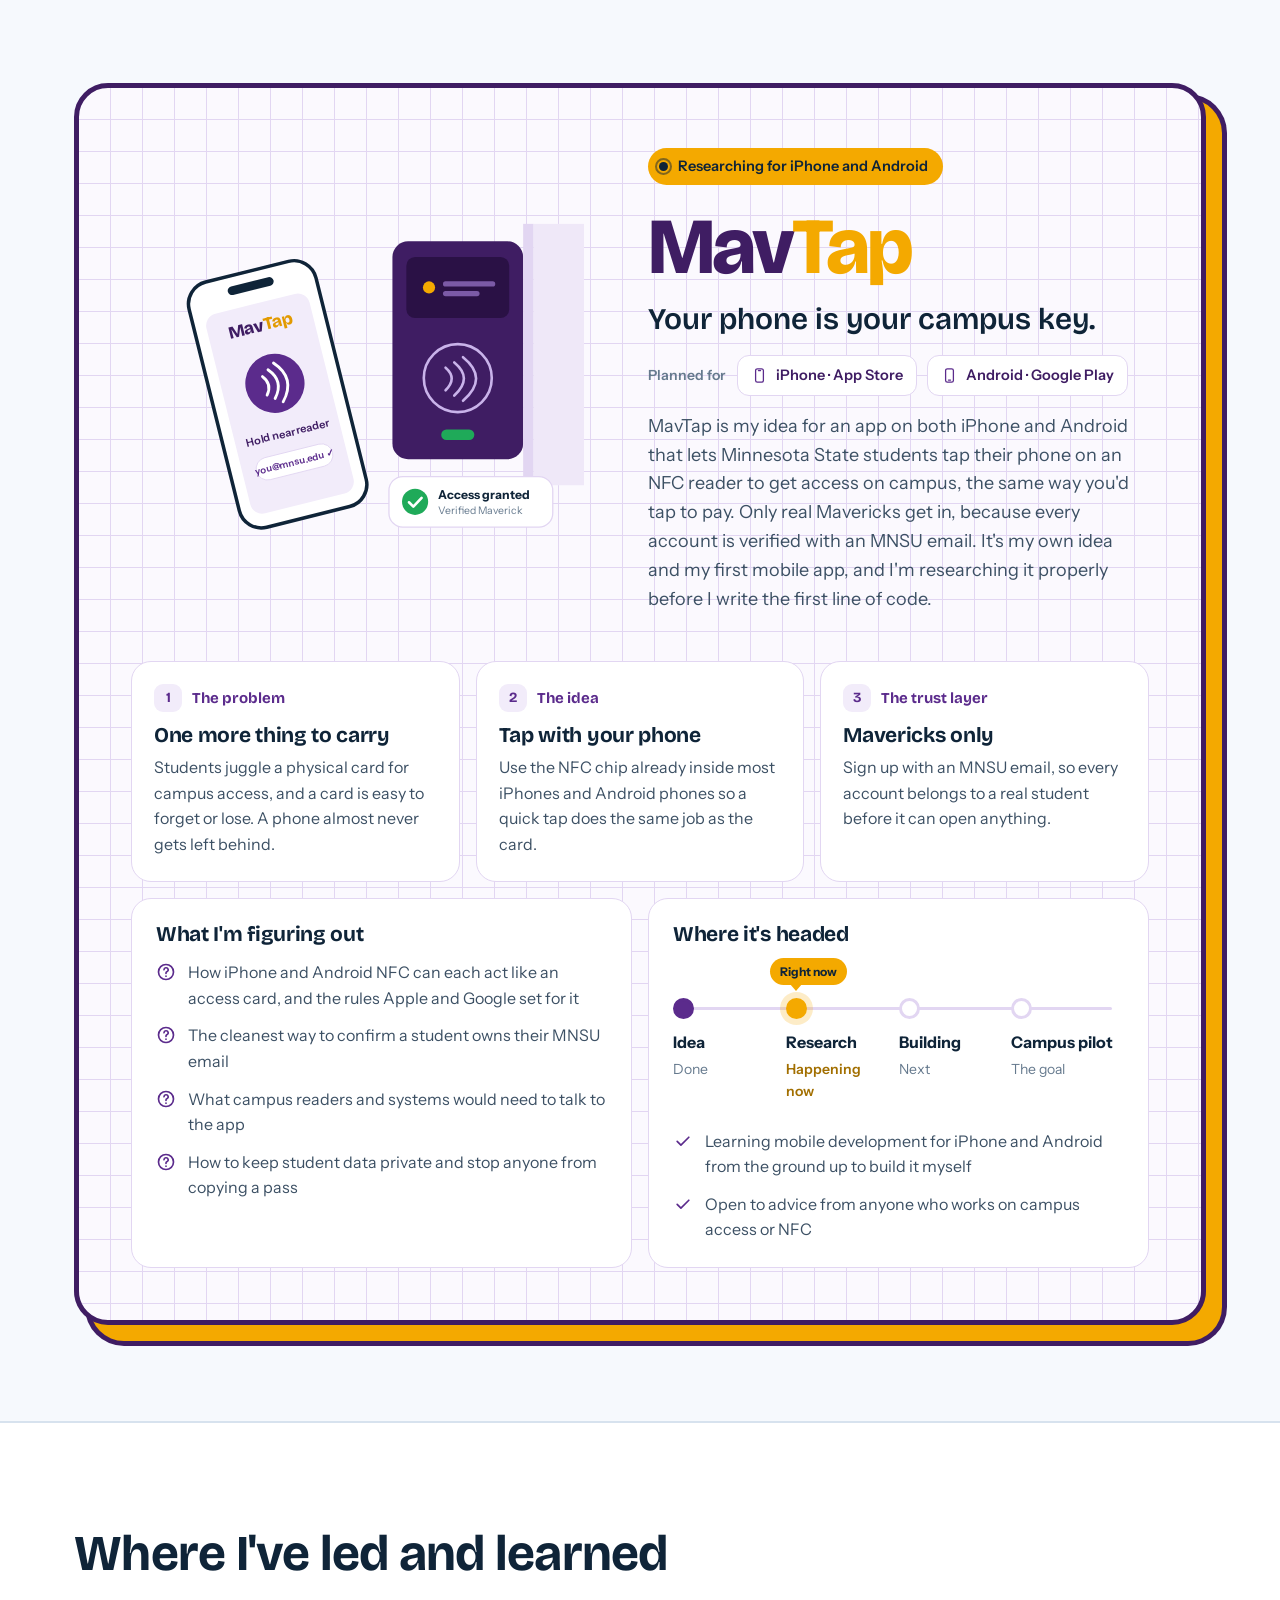
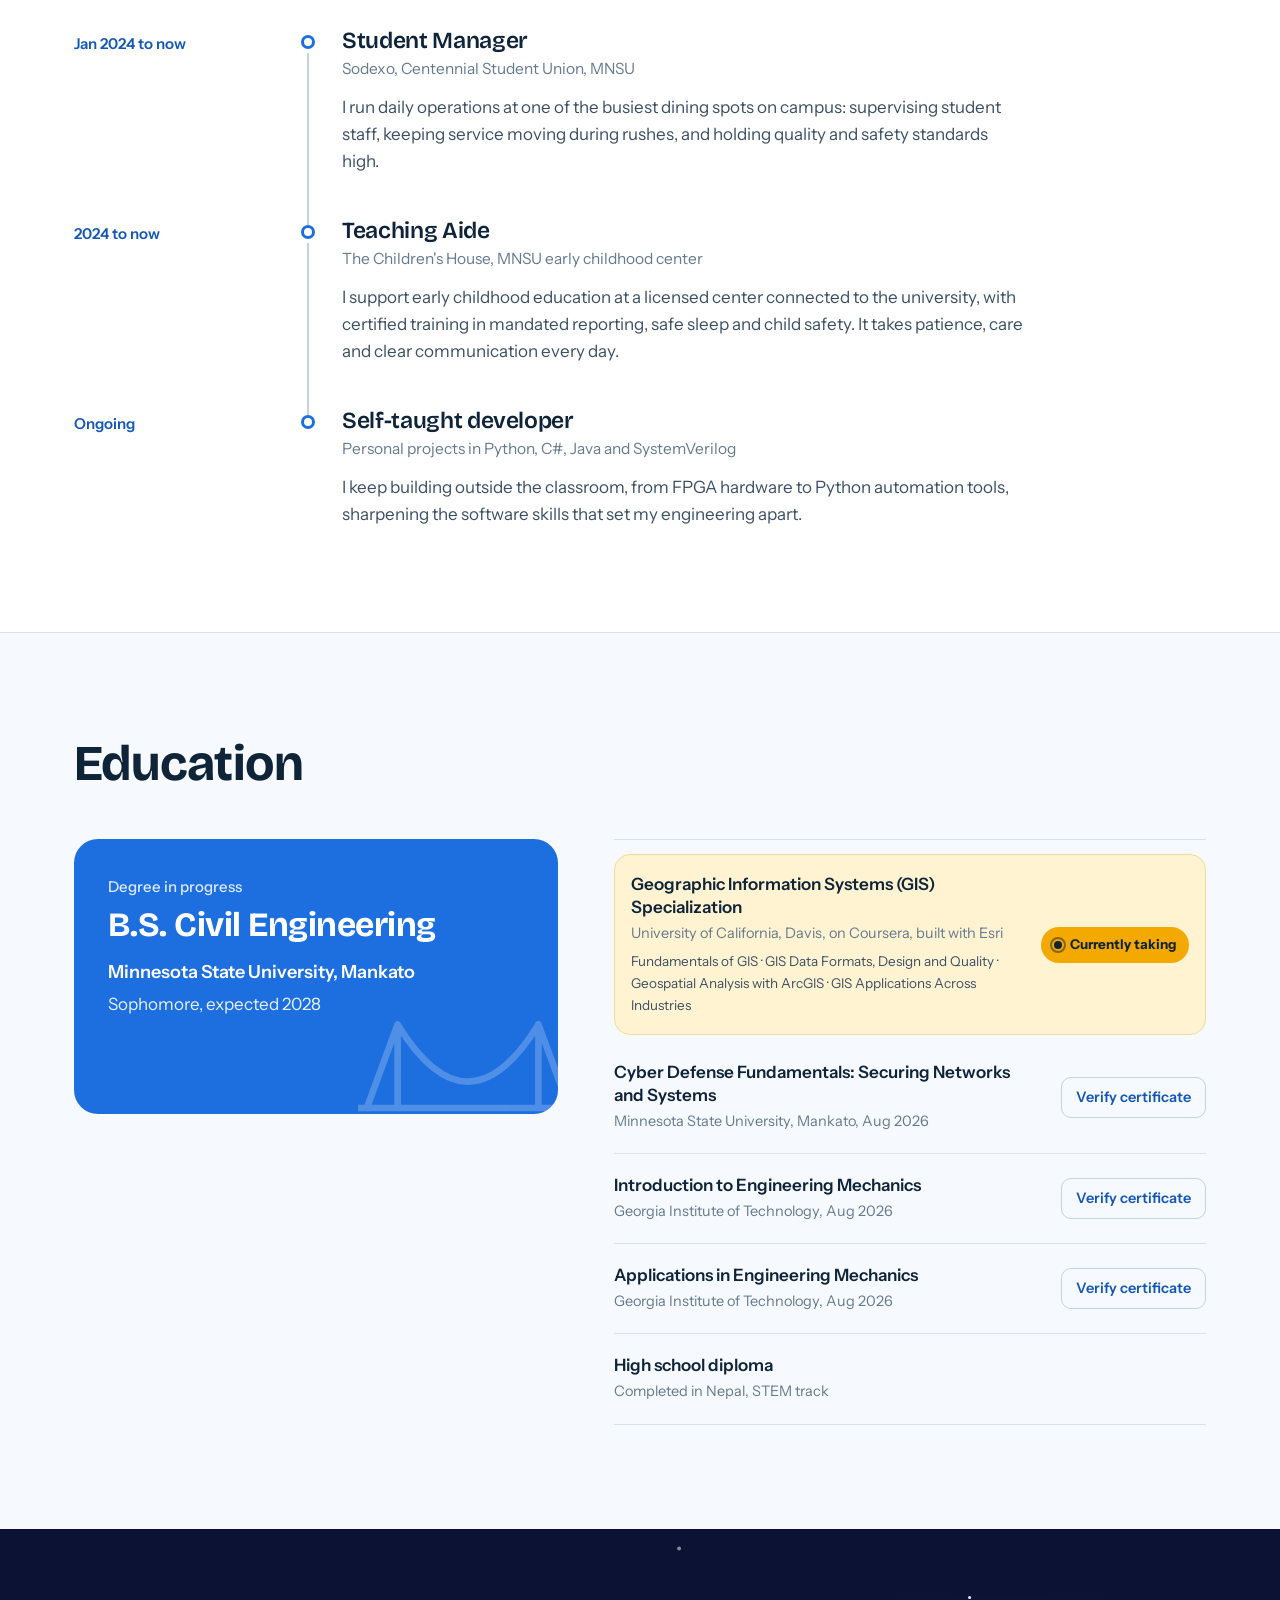
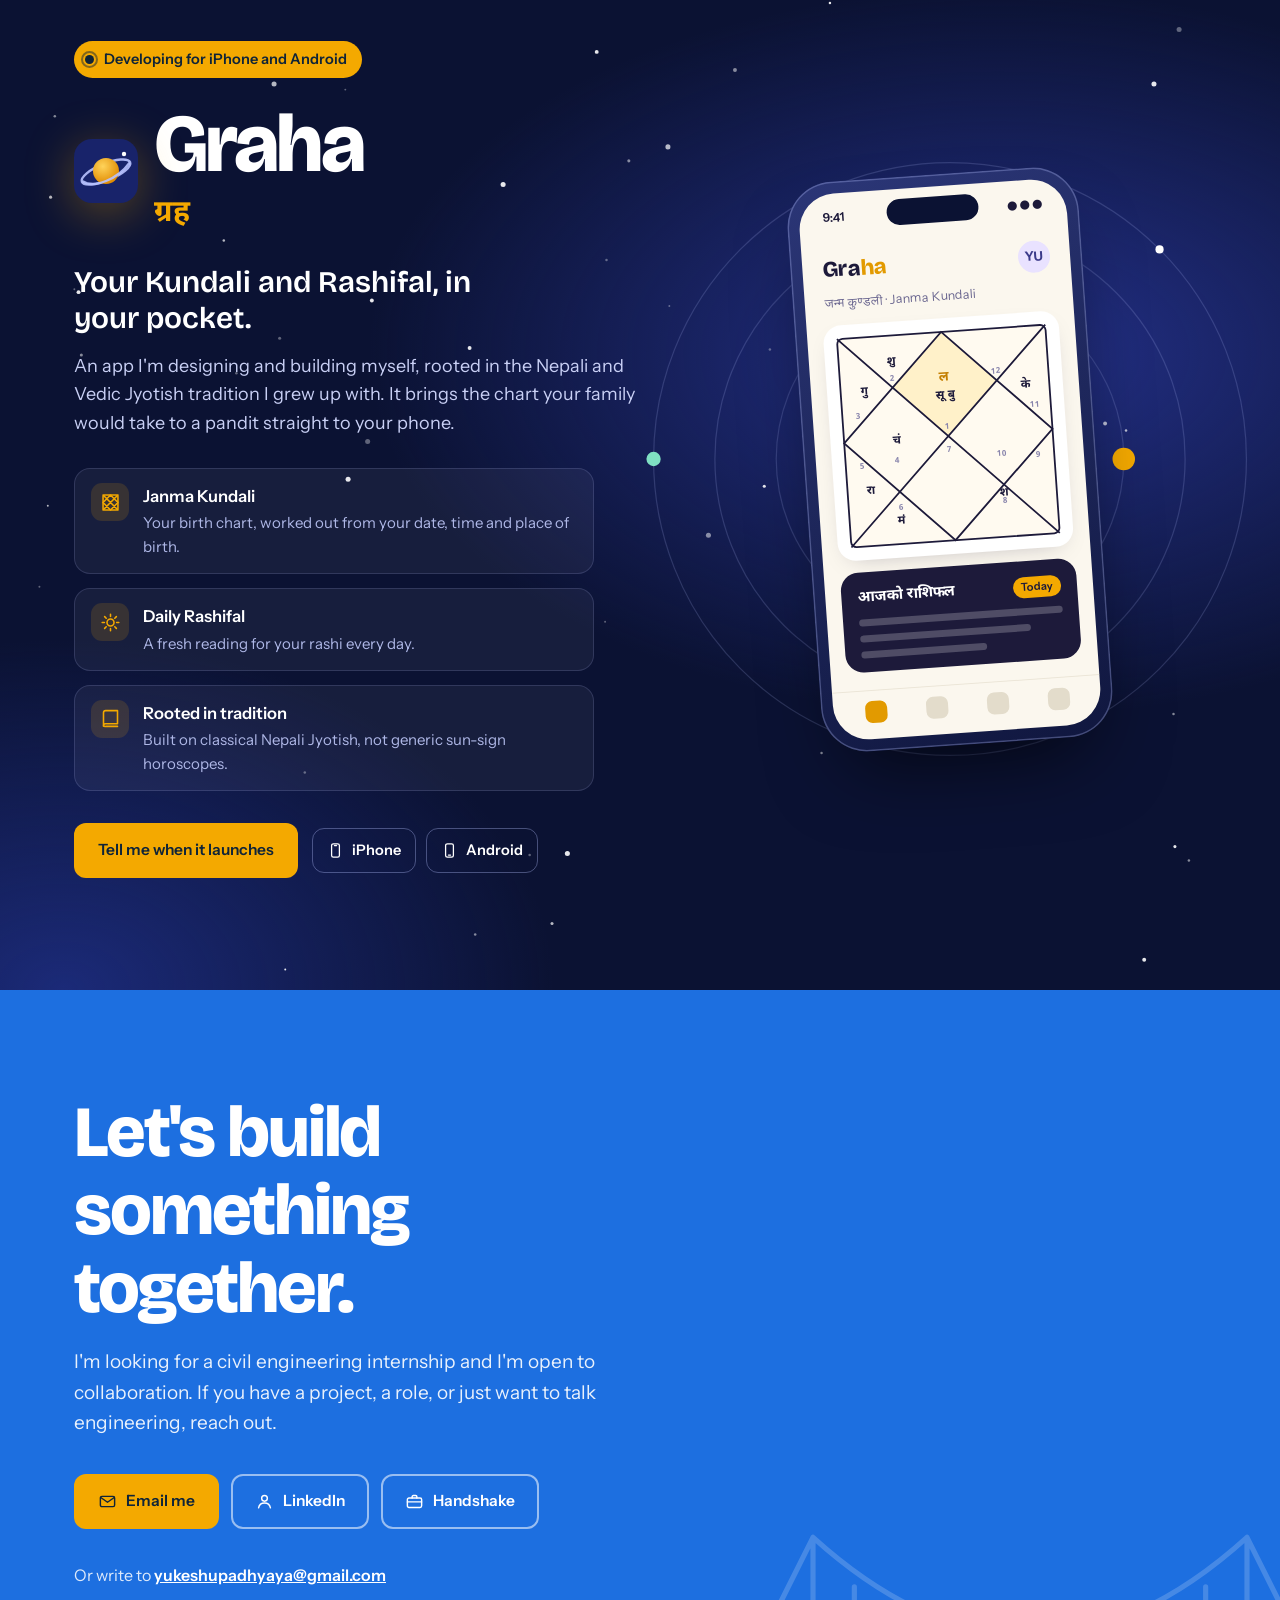
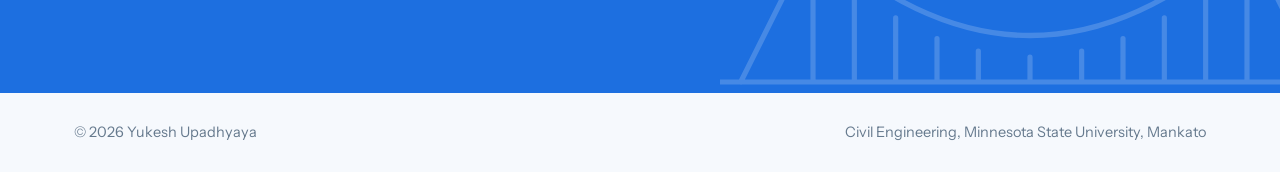
==== commit 1e946a68: "Add GIS Specialization in progress" ====
--- a/index.html
+++ b/index.html
@@ -157,6 +157,11 @@
   .certs span{display:block;color:var(--muted);font-size:14.5px;margin-top:3px}
   .certs a{flex-shrink:0;font-weight:600;font-size:14.5px;color:var(--sky-deep);text-decoration:none;border:1.5px solid var(--line-2);padding:8px 14px;border-radius:10px;transition:border-color .2s,background .2s}
   .certs a:hover{border-color:var(--sky);background:var(--sky-soft)}
+  .certs .taking{background:var(--gold-soft);border:1px solid #f1dca0;margin:14px 0 6px;padding:18px 16px;border-radius:16px}
+  .certs .c-courses{font-size:13.5px;margin-top:6px;color:var(--ink-2)}
+  .now-tag{flex-shrink:0;display:inline-flex;align-items:center;gap:8px;font-style:normal;font-weight:700;font-size:13.5px;color:var(--ink);background:var(--gold);padding:7px 13px;border-radius:999px;white-space:nowrap}
+  .now-tag i{width:8px;height:8px;border-radius:50%;background:var(--ink);position:relative}
+  .now-tag i::after{content:"";position:absolute;inset:-4px;border-radius:50%;border:2px solid var(--ink);opacity:.5;animation:ping 1.8s ease-out infinite}
 
   /* contact */
   .contact{background:var(--sky);color:#fff;position:relative;overflow:hidden}
@@ -330,7 +335,8 @@
   @media (max-width:520px){
     body{font-size:16.5px}
     .portrait .tag{left:auto;right:-10px;bottom:18px}
-    .certs li{flex-wrap:wrap}
+    .certs li{flex-wrap:wrap;gap:12px}
+    .certs .c-txt{flex-basis:100%}
     .facts div{flex-direction:column;gap:2px}
     .facts dd{text-align:left}
   }
@@ -464,7 +470,7 @@
   <div class="wrap">
     <div class="s-head"><h2>What I work with</h2><p>A toolkit that covers both sides: the structure and the software that checks it.</p></div>
     <div class="skill-row"><h3>Engineering and analysis</h3><div class="chips"><span class="chip">Statics</span><span class="chip">Mechanics of Materials</span><span class="chip">Structural Analysis</span><span class="chip">Engineering Mechanics</span><span class="chip">Physics I–III</span><span class="chip">Calculus III</span></div></div>
-    <div class="skill-row"><h3>Design and CAD</h3><div class="chips"><span class="chip">AutoCAD</span><span class="chip">CAD for Civil Engineering</span><span class="chip">Technical Drawing</span><span class="chip">Drafting and Detailing</span><span class="chip">Blueprints</span></div></div>
+    <div class="skill-row"><h3>Design and CAD</h3><div class="chips"><span class="chip">AutoCAD</span><span class="chip">CAD for Civil Engineering</span><span class="chip">Technical Drawing</span><span class="chip">Drafting and Detailing</span><span class="chip">Blueprints</span><span class="chip">GIS and ArcGIS (in progress)</span></div></div>
     <div class="skill-row"><h3>Programming</h3><div class="chips"><span class="chip">Python</span><span class="chip">C#</span><span class="chip">Java</span><span class="chip">SystemVerilog</span><span class="chip">Git</span><span class="chip">Node.js</span><span class="chip">Terminal and Bash</span><span class="chip">Network Security</span></div></div>
     <div class="skill-row"><h3>Software and creative</h3><div class="chips"><span class="chip">Advanced Excel</span><span class="chip">Microsoft 365</span><span class="chip">Photoshop</span><span class="chip">Lightroom</span><span class="chip">Premiere Pro</span></div></div>
   </div>
@@ -678,6 +684,7 @@
         <div class="meta">Sophomore, expected 2028</div>
       </div>
       <ul class="certs">
+        <li class="taking"><div class="c-txt"><b>Geographic Information Systems (GIS) Specialization</b><span>University of California, Davis, on Coursera, built with Esri</span><span class="c-courses">Fundamentals of GIS · GIS Data Formats, Design and Quality · Geospatial Analysis with ArcGIS · GIS Applications Across Industries</span></div><em class="now-tag"><i></i>Currently taking</em></li>
         <li><div class="c-txt"><b>Cyber Defense Fundamentals: Securing Networks and Systems</b><span>Minnesota State University, Mankato, Aug 2026</span></div><a href="https://www.coursera.org/account/accomplishments/verify/V2DEYF0PDSSM" target="_blank" rel="noopener">Verify certificate</a></li>
         <li><div class="c-txt"><b>Introduction to Engineering Mechanics</b><span>Georgia Institute of Technology, Aug 2026</span></div><a href="https://www.coursera.org/account/accomplishments/verify/RF0MF3LUA6GE" target="_blank" rel="noopener">Verify certificate</a></li>
         <li><div class="c-txt"><b>Applications in Engineering Mechanics</b><span>Georgia Institute of Technology, Aug 2026</span></div><a href="https://www.coursera.org/account/accomplishments/verify/G6MZVEN4JND0" target="_blank" rel="noopener">Verify certificate</a></li>
